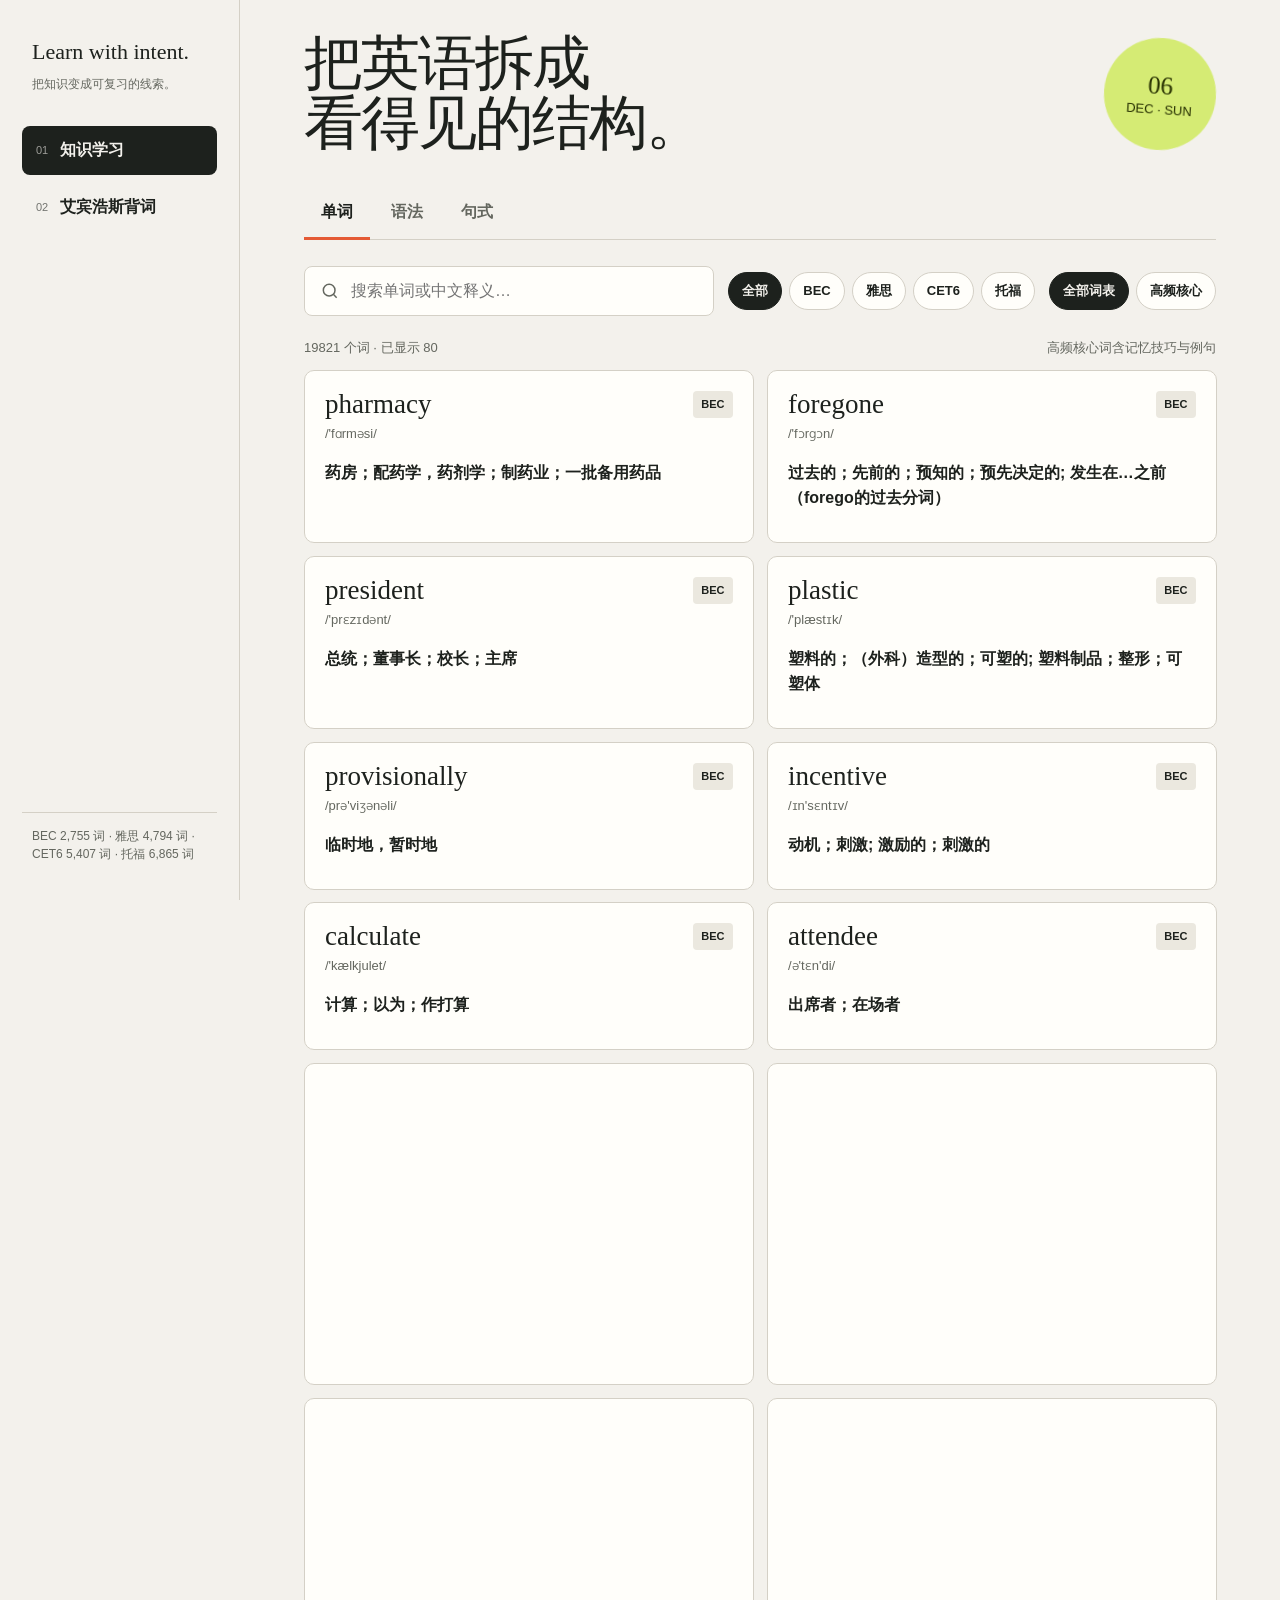
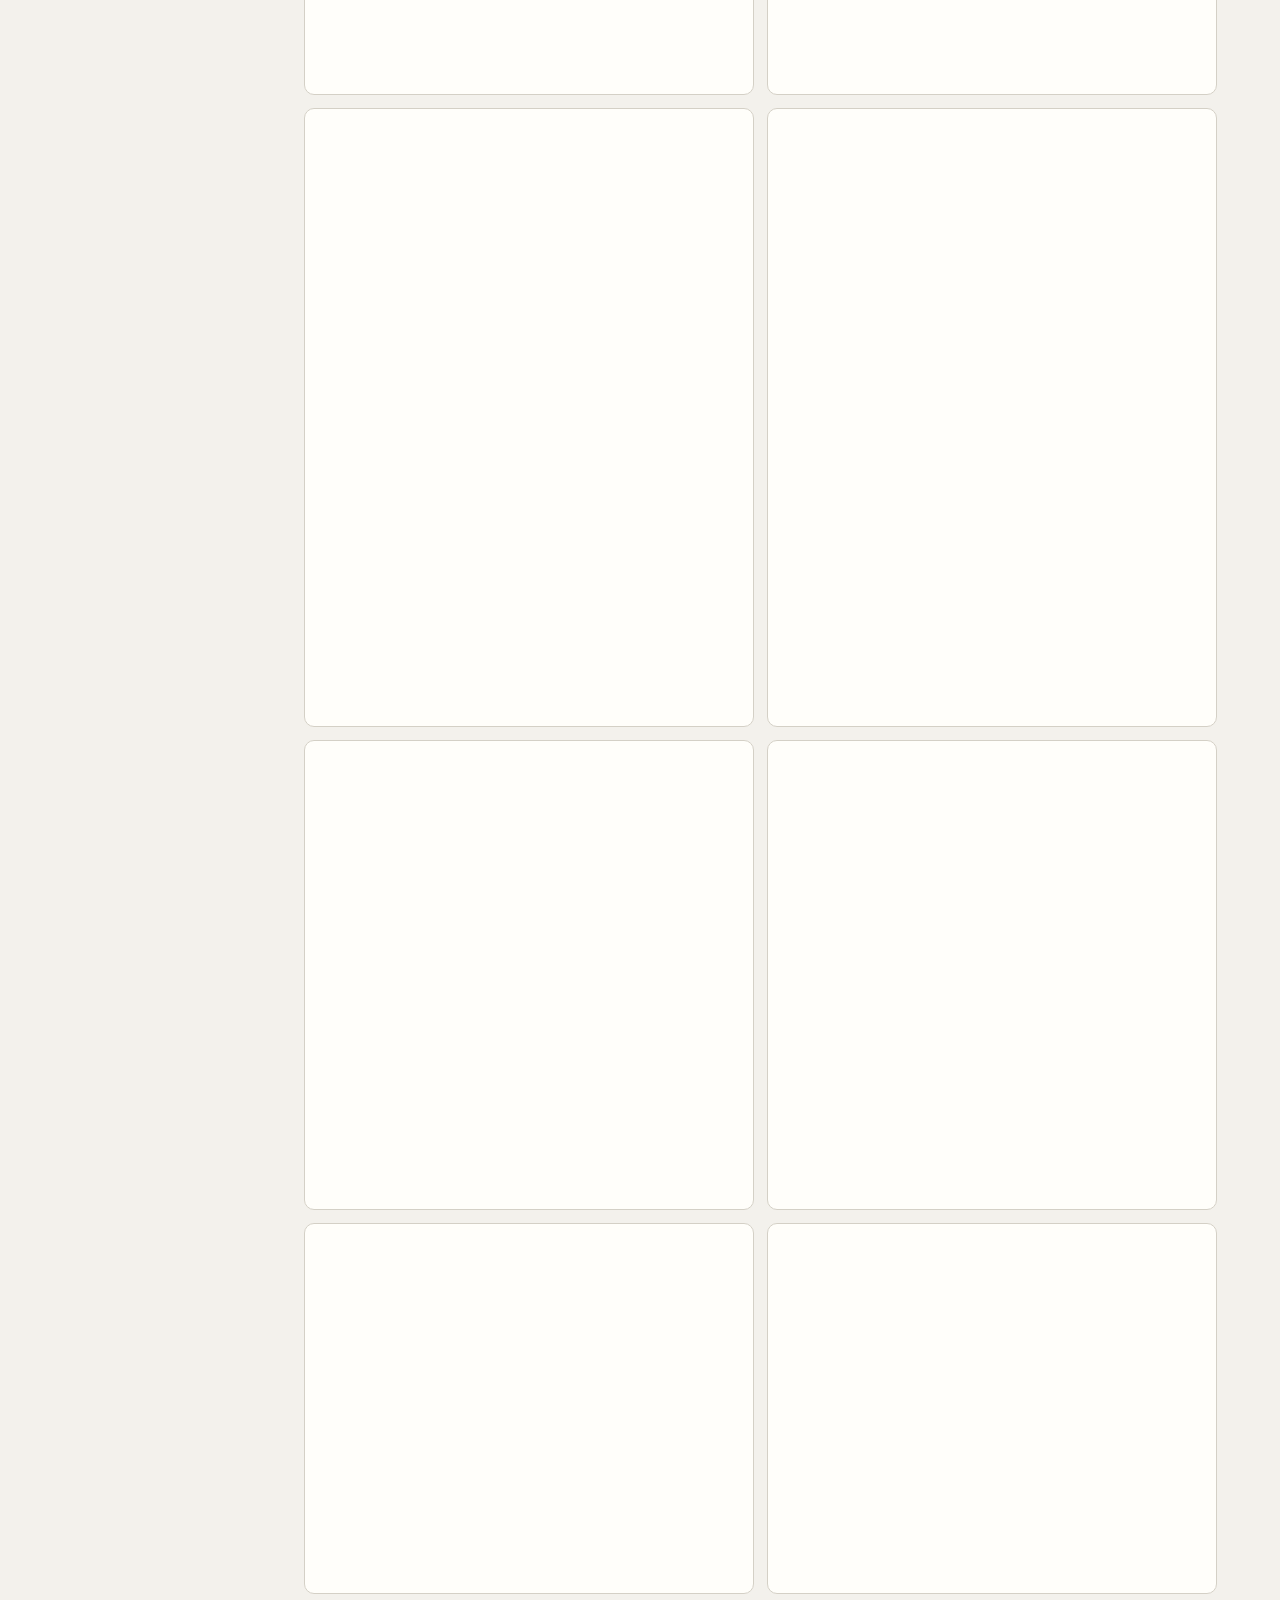
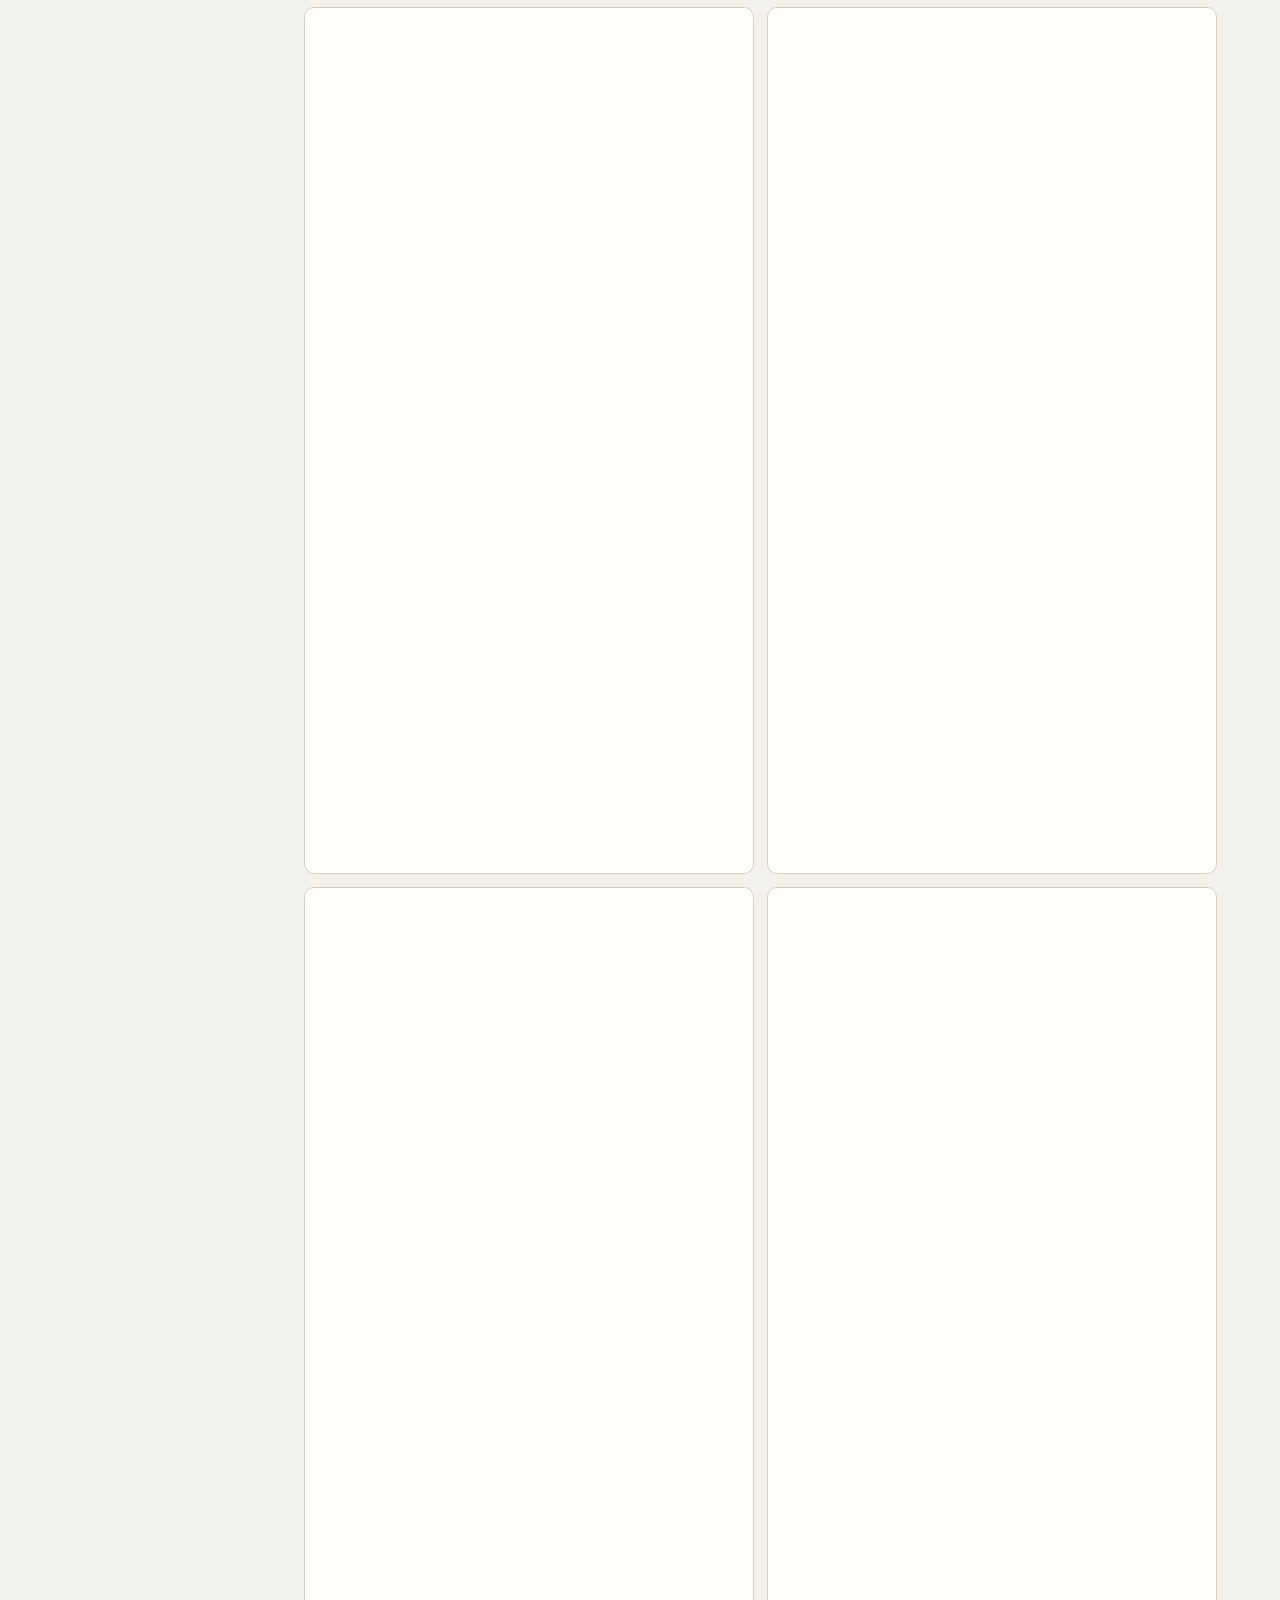
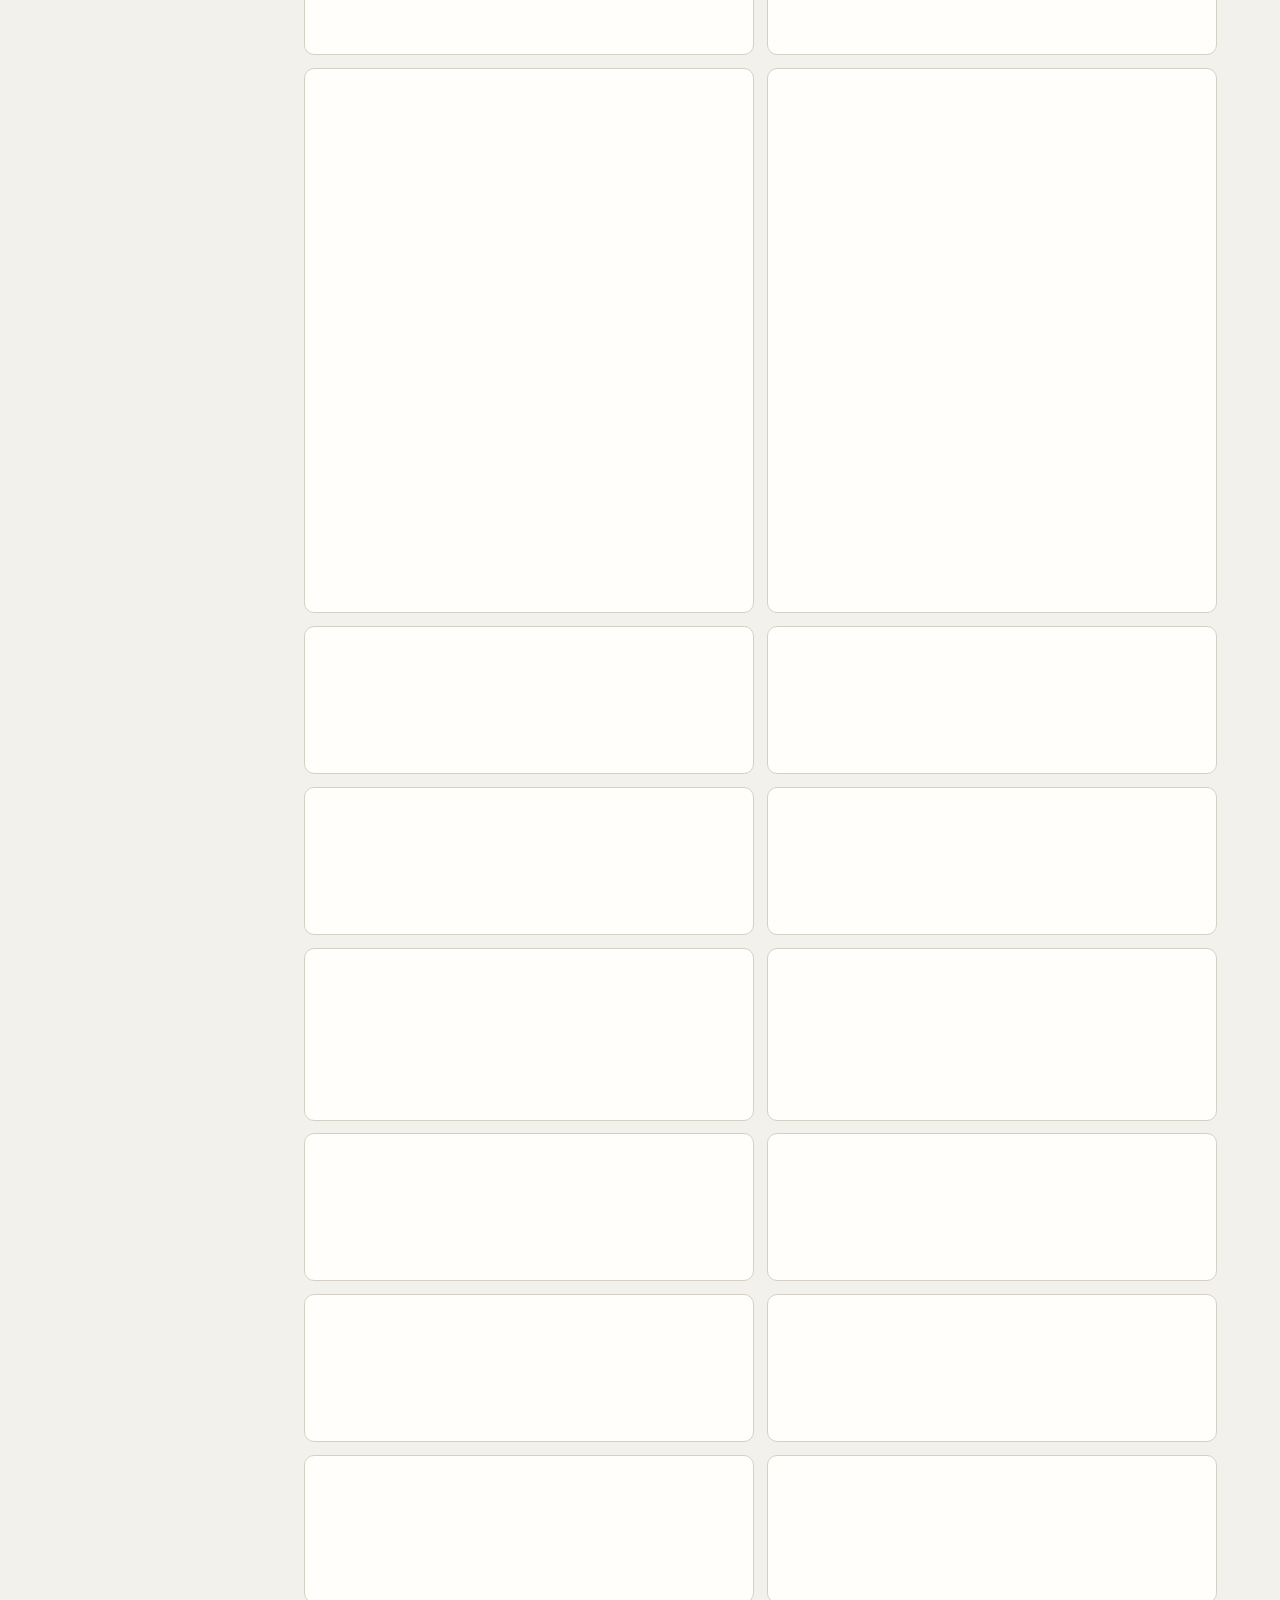
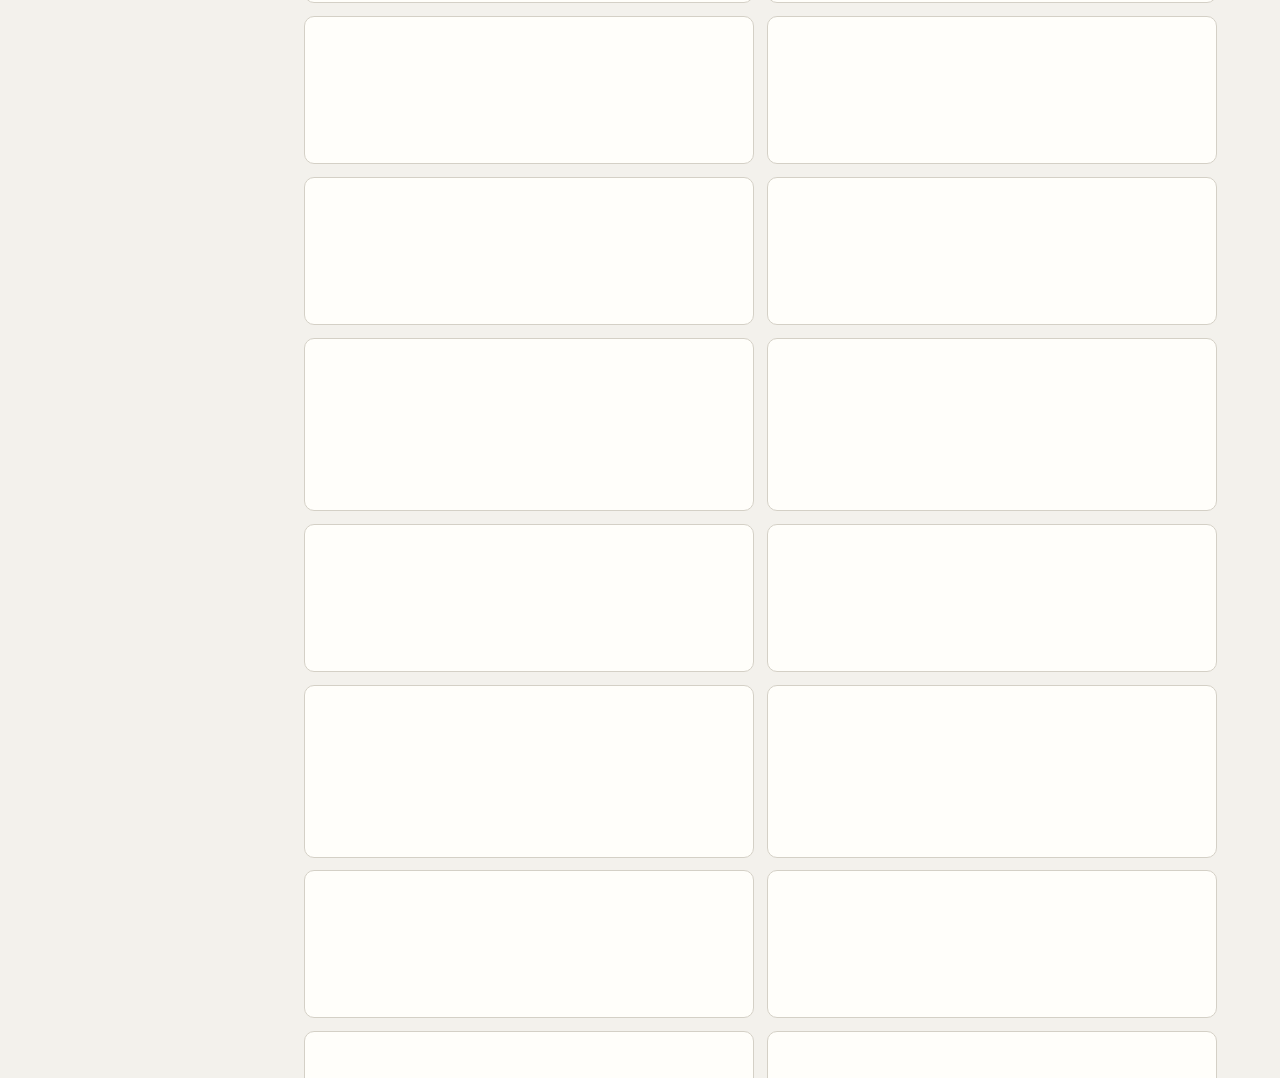
==== index.html @ 0d0a908e "Deploy English learning site" ====
<!doctype html>
<html lang="zh-CN">
<head>
  <meta charset="utf-8" />
  <meta name="viewport" content="width=device-width, initial-scale=1, viewport-fit=cover" />
  <meta name="color-scheme" content="light dark" />
  <link rel="icon" href="data:," />
  <title>英语学习网站</title>
  <style>
    :root{color-scheme:light dark;--bg:#f3f1ec;--panel:#fffefa;--panel-2:#ebe8df;--ink:#1d211d;--muted:#64675f;--line:#d4d0c6;--strong:#1d211d;--accent:#e45a35;--accent-soft:#ffe2d6;--lime:#d5eb74;--lime-ink:#273000;--yellow:#f2ca57;--shadow:0 18px 45px rgba(36,34,27,.08)}
    @media(prefers-color-scheme:dark){:root{--bg:#171916;--panel:#21241f;--panel-2:#2a2d27;--ink:#f4f1e8;--muted:#b8bbb1;--line:#3b3e36;--strong:#f4f1e8;--accent:#ff7652;--accent-soft:#4a2920;--lime:#bfd35e;--lime-ink:#1d2500;--yellow:#d9ae40;--shadow:0 18px 45px rgba(0,0,0,.22)}}
    *{box-sizing:border-box}html{scroll-behavior:smooth}body{margin:0;background:var(--bg);color:var(--ink);font-family:-apple-system,BlinkMacSystemFont,"Segoe UI","PingFang SC","Hiragino Sans GB","Microsoft YaHei",sans-serif;line-height:1.55}button,input{font:inherit}button{color:inherit}.app{min-height:100vh;display:grid;grid-template-columns:240px minmax(0,1fr)}
    .app>aside{position:sticky;top:0;height:100vh;padding:34px 22px 24px;border-right:1px solid var(--line);display:flex;flex-direction:column;background:var(--bg)}.aside-lead{font-size:12px;color:var(--muted);margin:0 10px 32px;line-height:1.6}.aside-lead b{display:block;font-family:Georgia,"Times New Roman",serif;font-size:22px;font-weight:400;color:var(--ink);margin-bottom:6px}nav{display:grid;gap:8px}.nav-btn{border:0;background:transparent;text-align:left;padding:12px 14px;border-radius:8px;cursor:pointer;display:flex;align-items:center;gap:12px;font-weight:600}.nav-btn:hover{background:var(--panel-2)}.nav-btn.active{background:var(--strong);color:var(--bg)}.nav-index{font:500 11px/1 -apple-system,BlinkMacSystemFont,"Segoe UI",sans-serif;opacity:.6}.aside-bottom{margin-top:auto;padding:14px 10px 0;color:var(--muted);font-size:12px;border-top:1px solid var(--line)}
    main{min-width:0;padding:34px clamp(24px,5vw,72px) 72px}.view{display:none;max-width:1180px;margin:0 auto}.view.active{display:block}.topline{display:flex;justify-content:space-between;align-items:center;gap:20px;margin-bottom:34px}.topline h1{margin:0;font-family:Georgia,"Times New Roman",serif;font-size:clamp(34px,4.6vw,68px);font-weight:400;line-height:1.02;letter-spacing:-.035em;max-width:760px}.date-tag{flex:0 0 auto;width:112px;height:112px;border-radius:50%;background:var(--lime);color:var(--lime-ink);display:grid;place-items:center;text-align:center;transform:rotate(4deg);font-size:13px;line-height:1.25}.date-tag strong{display:block;font-family:Georgia,serif;font-size:25px;font-weight:400}.section-tabs{display:flex;gap:4px;border-bottom:1px solid var(--line);margin-bottom:26px}.section-tab{border:0;background:transparent;padding:12px 17px;cursor:pointer;color:var(--muted);border-bottom:3px solid transparent;margin-bottom:-1px;font-weight:600}.section-tab.active{color:var(--ink);border-color:var(--accent)}.subview{display:none}.subview.active{display:block}
    .toolbar{display:grid;grid-template-columns:minmax(220px,1fr) auto auto;gap:14px;align-items:center;margin-bottom:22px}.search{position:relative}.search input{width:100%;height:50px;border:1px solid var(--line);background:var(--panel);color:var(--ink);padding:0 18px 0 46px;border-radius:8px;outline:none}.search input:focus{border-color:var(--ink);box-shadow:0 0 0 3px color-mix(in srgb,var(--ink) 12%,transparent)}.search svg{position:absolute;left:16px;top:15px;width:20px;height:20px;color:var(--muted)}.filters{display:flex;gap:7px;flex-wrap:wrap}.chip{border:1px solid var(--line);background:var(--panel);border-radius:99px;padding:8px 13px;cursor:pointer;font-size:13px;font-weight:600}.chip:hover,.chip.active{background:var(--ink);border-color:var(--ink);color:var(--bg)}.meta-row{display:flex;justify-content:space-between;align-items:center;gap:14px;margin:0 0 12px;color:var(--muted);font-size:13px}.word-grid{display:grid;grid-template-columns:repeat(2,minmax(0,1fr));gap:13px}.word-card{border:1px solid var(--line);background:var(--panel);padding:20px;border-radius:10px;cursor:pointer;transition:transform .18s ease,box-shadow .18s ease;position:relative;overflow:hidden;content-visibility:auto;contain-intrinsic-size:190px}.word-card:hover{transform:translateY(-2px);box-shadow:var(--shadow)}.word-head{display:flex;justify-content:space-between;gap:16px;align-items:flex-start}.word-title{margin:0;font-family:Georgia,"Times New Roman",serif;font-size:27px;font-weight:400;line-height:1}.phonetic{margin-top:6px;color:var(--muted);font-size:13px}.exam-mark{font-size:11px;font-weight:700;padding:5px 8px;border-radius:4px;background:var(--panel-2);white-space:nowrap}.meaning{margin:17px 0 11px;font-weight:600}.memory{font-size:13px;color:var(--muted);margin:0;border-top:1px dashed var(--line);padding-top:11px}.memory b{color:var(--accent);font-weight:700}.core-badge{display:inline-block;margin-top:12px;font-size:11px;font-weight:700;color:var(--accent)}.empty{display:none;padding:50px 20px;text-align:center;border:1px dashed var(--line);color:var(--muted);background:var(--panel)}.load-more{display:none;margin:20px auto 0;border:1px solid var(--ink);background:var(--ink);color:var(--bg);border-radius:8px;padding:11px 22px;cursor:pointer;font-weight:700}.source-note{margin:24px 0 0;padding-top:16px;border-top:1px solid var(--line);font-size:12px;color:var(--muted)}.source-note a{color:inherit;text-underline-offset:3px}.loading-note{color:var(--accent)}
    .lesson-grid{display:grid;grid-template-columns:repeat(2,minmax(0,1fr));gap:16px}.lesson{background:var(--panel);border:1px solid var(--line);border-radius:10px;padding:24px}.lesson .num{font-family:Georgia,serif;color:var(--accent);font-size:15px}.lesson h3{font-size:21px;margin:12px 0 7px}.formula{font-family:Georgia,serif;background:var(--panel-2);padding:13px 15px;margin:14px 0;border-radius:6px;font-size:16px}.example{font-family:Georgia,serif;font-size:17px;margin:0 0 8px}.explain{font-size:13px;color:var(--muted);margin:0}.pattern-list{display:grid;gap:10px}.pattern{display:grid;grid-template-columns:54px 1fr auto;gap:16px;align-items:center;padding:18px 20px;background:var(--panel);border-bottom:1px solid var(--line)}.pattern:first-child{border-radius:10px 10px 0 0}.pattern:last-child{border-radius:0 0 10px 10px;border-bottom:0}.pattern-no{font-family:Georgia,serif;font-size:25px;color:var(--accent)}.pattern h3{margin:0 0 5px;font-size:17px}.pattern p{margin:0;color:var(--muted);font-size:14px}.tag{font-size:11px;padding:5px 8px;background:var(--panel-2);border-radius:4px;white-space:nowrap}
    .review-intro{display:grid;grid-template-columns:1.15fr .85fr;gap:18px;margin-bottom:24px}.review-copy{background:var(--strong);color:var(--bg);padding:clamp(26px,4vw,48px);border-radius:12px}.review-copy h1{font-family:Georgia,serif;font-size:clamp(36px,4.5vw,62px);font-weight:400;line-height:1;margin:0 0 16px;letter-spacing:-.03em}.review-copy p{max-width:540px;margin:0;opacity:.72}.curve{background:var(--yellow);color:#2c2103;padding:28px;border-radius:12px;display:flex;flex-direction:column;justify-content:space-between;min-height:245px}.curve-title{font-size:13px;font-weight:700}.curve strong{font-family:Georgia,serif;font-size:54px;font-weight:400;line-height:1}.curve-line{display:flex;align-items:flex-end;gap:5px;height:65px;margin:15px 0}.curve-line span{flex:1;background:#2c2103;border-radius:2px 2px 0 0;opacity:.78}.curve small{font-size:11px;opacity:.7}.study-layout{display:grid;grid-template-columns:minmax(0,1fr) 300px;gap:18px}.study-panel,.queue{background:var(--panel);border:1px solid var(--line);border-radius:12px}.study-panel{padding:24px}.study-top{display:flex;justify-content:space-between;gap:18px;align-items:center;margin-bottom:20px}.study-top h2{margin:0;font-size:18px}.progress-copy{font-size:13px;color:var(--muted)}.progress{height:5px;background:var(--panel-2);border-radius:5px;overflow:hidden;margin-bottom:22px}.progress>span{display:block;height:100%;background:var(--accent);width:0;transition:width .25s}.exam-select{display:flex;gap:7px;flex-wrap:wrap;margin-bottom:20px}.flashcard{min-height:286px;border:1px solid var(--line);background:var(--bg);border-radius:10px;padding:32px;display:flex;flex-direction:column;justify-content:center;text-align:center;cursor:pointer;position:relative}.flashcard::after{content:"点击翻面";position:absolute;bottom:14px;left:0;right:0;font-size:11px;color:var(--muted)}.flashcard.revealed::after{content:"根据掌握程度选择"}.flashcard .front h3{font-family:Georgia,serif;font-size:clamp(38px,5vw,64px);font-weight:400;letter-spacing:-.02em;margin:0 0 8px}.flashcard .front p{margin:0;color:var(--muted)}.back{display:none}.flashcard.revealed .front{display:none}.flashcard.revealed .back{display:block}.back .zh{font-size:24px;font-weight:700;margin:0 0 12px}.back .hint{max-width:550px;margin:0 auto;color:var(--muted)}.back .hint b{color:var(--accent)}.rating{display:grid;grid-template-columns:repeat(3,1fr);gap:9px;margin-top:13px}.rate-btn{border:1px solid var(--line);background:var(--panel);border-radius:8px;padding:12px 8px;cursor:pointer;font-weight:600}.rate-btn:disabled{opacity:.35;cursor:not-allowed}.rate-btn:not(:disabled):hover{background:var(--panel-2)}.rate-btn[data-rate="known"]{background:var(--lime);border-color:var(--lime);color:var(--lime-ink)}.queue{padding:22px}.queue h3{margin:0 0 6px;font-size:17px}.queue>p{font-size:12px;color:var(--muted);margin:0 0 18px}.schedule{display:grid;gap:2px}.schedule-row{display:grid;grid-template-columns:42px 1fr auto;gap:10px;align-items:center;padding:12px 0;border-bottom:1px solid var(--line);font-size:13px}.schedule-row:last-child{border:0}.schedule-row strong{font-family:Georgia,serif;font-size:17px}.schedule-row span{color:var(--muted)}.schedule-row em{font-style:normal;font-size:11px;background:var(--panel-2);padding:4px 6px;border-radius:4px}.queue-note{margin-top:15px!important}.done{display:none;text-align:center;padding:40px 20px}.done h3{font-family:Georgia,serif;font-size:34px;font-weight:400;margin:0 0 8px}.done p{color:var(--muted)}.restart{border:0;background:var(--ink);color:var(--bg);border-radius:7px;padding:11px 17px;cursor:pointer;font-weight:700}
    .drawer-wrap{position:fixed;inset:0;background:rgba(18,19,16,.42);display:none;z-index:10}.drawer-wrap.open{display:block}.drawer{position:absolute;right:0;top:0;height:100%;width:min(490px,100%);background:var(--panel);padding:34px;box-shadow:-20px 0 50px rgba(0,0,0,.16);overflow:auto}.close{position:absolute;right:18px;top:17px;border:1px solid var(--line);background:var(--panel);width:38px;height:38px;border-radius:50%;font-size:20px;cursor:pointer}.drawer-exam{display:inline-block;background:var(--lime);color:var(--lime-ink);padding:5px 9px;border-radius:4px;font-size:11px;font-weight:700;margin-bottom:28px}.drawer h2{font-family:Georgia,serif;font-size:52px;font-weight:400;letter-spacing:-.03em;margin:0}.drawer .drawer-phonetic{color:var(--muted);margin:4px 0 25px}.drawer .drawer-meaning{font-size:22px;font-weight:700}.detail-block{margin-top:28px;padding-top:20px;border-top:1px solid var(--line)}.detail-block h4{font-size:12px;margin:0 0 9px;color:var(--muted)}.detail-block p{margin:0}.detail-block .en{font-family:Georgia,serif;font-size:18px}
    @media(max-width:850px){.app{display:block}.app>aside{position:fixed;z-index:8;bottom:0;top:auto;width:100%;height:auto;padding:8px max(12px,env(safe-area-inset-left)) calc(8px + env(safe-area-inset-bottom));border-right:0;border-top:1px solid var(--line);background:var(--panel)}.aside-lead,.aside-bottom{display:none}nav{grid-template-columns:1fr 1fr;gap:7px}.nav-btn{justify-content:center;padding:10px 8px;font-size:13px}.nav-index{display:none}main{padding:24px 18px 98px}.topline{align-items:flex-start}.date-tag{width:78px;height:78px;font-size:10px}.date-tag strong{font-size:19px}.toolbar{grid-template-columns:1fr}.word-grid,.lesson-grid,.review-intro,.study-layout{grid-template-columns:1fr}.curve{min-height:210px}.study-panel{padding:16px}.queue{padding:18px}.pattern{grid-template-columns:42px 1fr}.pattern .tag{grid-column:2}.flashcard{min-height:260px;padding:24px 16px}}
    @media(max-width:480px){.topline h1{font-size:39px}.date-tag{display:none}.section-tab{flex:1;padding:11px 8px}.filters{gap:5px}.chip{padding:7px 10px}.meta-row{align-items:flex-start;flex-direction:column;gap:3px}.rating{gap:6px}.rate-btn{font-size:12px;padding:11px 3px}.drawer{padding:28px 22px}.drawer h2{font-size:44px}}
    @media(prefers-reduced-motion:reduce){*{scroll-behavior:auto!important;transition:none!important}}
  </style>
</head>
<body>
<div class="app">
  <aside><p class="aside-lead"><b>Learn with intent.</b>把知识变成可复习的线索。</p><nav aria-label="主导航"><button class="nav-btn active" data-view="library"><span class="nav-index">01</span>知识学习</button><button class="nav-btn" data-view="review"><span class="nav-index">02</span>艾宾浩斯背词</button></nav><p class="aside-bottom">BEC 2,755 词 · 雅思 4,794 词 · CET6 5,407 词 · 托福 6,865 词</p></aside>
  <main>
    <section class="view active" id="library">
      <div class="topline"><h1>把英语拆成<br>看得见的结构。</h1><div class="date-tag"><div><strong id="dateDay">06</strong><span id="dateMonth">OCT · TUE</span></div></div></div>
      <div class="section-tabs" role="tablist" aria-label="学习内容"><button class="section-tab active" data-tab="vocab">单词</button><button class="section-tab" data-tab="grammar">语法</button><button class="section-tab" data-tab="patterns">句式</button></div>
      <section class="subview active" id="vocab"><div class="toolbar"><label class="search" aria-label="搜索单词或释义"><svg viewBox="0 0 24 24" fill="none" stroke="currentColor" stroke-width="1.8" aria-hidden="true"><circle cx="11" cy="11" r="7"/><path d="m20 20-4-4"/></svg><input id="wordSearch" placeholder="搜索单词或中文释义…" autocomplete="off" /></label><div class="filters" id="filters"><button class="chip active" data-filter="all">全部</button><button class="chip" data-filter="BEC">BEC</button><button class="chip" data-filter="IELTS">雅思</button><button class="chip" data-filter="CET6">CET6</button><button class="chip" data-filter="TOEFL">托福</button></div><div class="filters" id="scopeFilters"><button class="chip active" data-scope="all">全部词表</button><button class="chip" data-scope="core">高频核心</button></div></div><div class="meta-row"><span id="wordCount" class="loading-note">正在载入 BEC、雅思、CET6 与托福全量词表…</span><span>高频核心词含记忆技巧与例句</span></div><div class="word-grid" id="wordGrid"></div><div class="empty" id="emptyState">没有找到匹配的单词，换个关键词试试。</div><button class="load-more" id="loadMore" type="button">继续加载</button><p class="source-note">BEC 共 2,755 词（含 2 个既有高频核心补充词）；雅思共 4,794 词；CET6 共 5,407 词；托福共 6,865 词，已按词量由少到多排列。BEC 采用 LexiTyping 的商务英语词表；其余三类收录 ECDICT 对应考试标签中音标与中文释义完整的条目。分类词表不等同于官方考试频率表。来源：<a href="https://github.com/jasonlong10/lexi-typing" target="_blank" rel="noreferrer">LexiTyping（MIT）</a>、<a href="https://github.com/skywind3000/ECDICT" target="_blank" rel="noreferrer">ECDICT（MIT）</a>；CET6 经 <a href="https://github.com/sbkyc/kotoba-ai-cards/blob/HEAD/data/vocabulary/NOTICE.md" target="_blank" rel="noreferrer">kotoba-ai-cards</a> 转换；<a href="[data-uri]" target="_blank">数据说明</a>与<a href="[data-uri]" target="_blank">BEC 许可</a>。</p></section>
      <section class="subview" id="grammar"><div class="meta-row"><span>高频语法结构</span><span>先理解关系，再记形式</span></div><div class="lesson-grid">
        <article class="lesson"><span class="num">01 / TENSE</span><h3>现在完成时</h3><p>过去发生、对现在仍有影响，或从过去持续到现在。</p><div class="formula">have / has + past participle</div><p class="example">I have worked here for three years.</p><p class="explain">“for three years” 强调动作延续至今。</p></article>
        <article class="lesson"><span class="num">02 / CLAUSE</span><h3>非限定性定语从句</h3><p>补充说明前面的名词或整句话，去掉后主干仍完整。</p><div class="formula">noun, which / who …,</div><p class="example">The proposal, which was revised twice, was approved.</p><p class="explain">逗号不能省，which 不可替换为 that。</p></article>
        <article class="lesson"><span class="num">03 / CONDITION</span><h3>虚拟条件句</h3><p>表达与现在事实相反的假设及其结果。</p><div class="formula">If + past, would + verb</div><p class="example">If I had more time, I would learn another language.</p><p class="explain">be 动词在正式表达中常统一使用 were。</p></article>
        <article class="lesson"><span class="num">04 / INVERSION</span><h3>否定词前置倒装</h3><p>Never、Rarely、Not only 等位于句首时，助动词提前。</p><div class="formula">Negative + auxiliary + subject + verb</div><p class="example">Never have I seen such a clear explanation.</p><p class="explain">倒装发生在主句，注意助动词与时态匹配。</p></article>
      </div></section>
      <section class="subview" id="patterns"><div class="meta-row"><span>写作与口语句式</span><span>替换关键词即可使用</span></div><div class="pattern-list">
        <article class="pattern"><span class="pattern-no">01</span><div><h3>It is widely acknowledged that…</h3><p>It is widely acknowledged that consistent practice matters more than intensity.</p></div><span class="tag">陈述共识</span></article><article class="pattern"><span class="pattern-no">02</span><div><h3>What matters most is…</h3><p>What matters most is how effectively we use the available resources.</p></div><span class="tag">突出重点</span></article><article class="pattern"><span class="pattern-no">03</span><div><h3>Not only…, but it also…</h3><p>Not only does the policy reduce costs, but it also improves efficiency.</p></div><span class="tag">递进</span></article><article class="pattern"><span class="pattern-no">04</span><div><h3>There is growing evidence that…</h3><p>There is growing evidence that urban green spaces improve well-being.</p></div><span class="tag">引出论据</span></article><article class="pattern"><span class="pattern-no">05</span><div><h3>From a practical perspective,…</h3><p>From a practical perspective, the plan is both affordable and scalable.</p></div><span class="tag">转换视角</span></article><article class="pattern"><span class="pattern-no">06</span><div><h3>Were it not for…, …</h3><p>Were it not for digital tools, the research would take much longer.</p></div><span class="tag">正式虚拟</span></article>
      </div></section>
    </section>
    <section class="view" id="review">
      <div class="review-intro"><div class="review-copy"><h1>在遗忘之前，<br>把它想起来。</h1><p>按递增间隔安排复习。选择考试词库，翻面回忆，再根据掌握程度调整本轮节奏。</p></div><div class="curve"><span class="curve-title">参考复习间隔</span><div class="curve-line" aria-hidden="true"><span style="height:100%"></span><span style="height:68%"></span><span style="height:49%"></span><span style="height:36%"></span><span style="height:29%"></span><span style="height:24%"></span></div><strong>6×</strong><small>20 分钟 · 1 天 · 2 天 · 4 天 · 7 天 · 15 天</small></div></div>
      <div class="study-layout"><section class="study-panel"><div class="study-top"><h2>今日复习</h2><span class="progress-copy" id="progressCopy">0 / 25</span></div><div class="progress"><span id="progressBar"></span></div><div class="exam-select" id="examSelect"><button class="chip" data-exam="BEC">BEC</button><button class="chip" data-exam="IELTS">雅思</button><button class="chip active" data-exam="CET6">CET6</button><button class="chip" data-exam="TOEFL">托福</button></div><div id="studyArea"><div class="flashcard" id="flashcard" tabindex="0" role="button" aria-label="点击翻面查看释义"><div class="front"><h3 id="studyWord"></h3><p id="studyPhonetic"></p></div><div class="back"><p class="zh" id="studyMeaning"></p><p class="hint"><b>记忆线索：</b><span id="studyHint"></span></p></div></div><div class="rating"><button class="rate-btn" data-rate="again" disabled>不认识 · 重来</button><button class="rate-btn" data-rate="fuzzy" disabled>模糊 · 稍后</button><button class="rate-btn" data-rate="known" disabled>认识 · 下一词</button></div></div><div class="done" id="done"><h3>本轮完成。</h3><p id="doneCopy">25 个词已经走完第一轮。</p><button class="restart">再复习一轮</button></div></section>
        <aside class="queue"><h3>复习节奏</h3><p>本次学习进度，刷新页面后重置。</p><div class="schedule" id="schedule"></div><p class="queue-note">提示：看词先回忆 3 秒，再翻面；主动回忆比重复阅读更有效。</p></aside>
      </div>
    </section>
  </main>
</div>
<div class="drawer-wrap" id="drawerWrap" aria-hidden="true"><article class="drawer" role="dialog" aria-modal="true" aria-labelledby="drawerTitle"><button class="close" id="closeDrawer" aria-label="关闭">×</button><span class="drawer-exam" id="drawerExam"></span><h2 id="drawerTitle"></h2><p class="drawer-phonetic" id="drawerPhonetic"></p><p class="drawer-meaning" id="drawerMeaning"></p><p id="drawerCoreNote" style="display:none;color:var(--muted);margin-top:24px">该词来自完整分类词表；记忆技巧与例句仅覆盖高频核心词。</p><div class="detail-block" id="hintBlock"><h4>记忆技巧</h4><p id="drawerHint"></p></div><div class="detail-block" id="exampleBlock"><h4>例句</h4><p class="en" id="drawerExample"></p><p id="drawerTranslation" style="color:var(--muted);margin-top:8px"></p></div></article></div>
<script>
(function(){
var coreWords=[
{e:'CET6',w:'alleviate',p:'/əˈliːvieɪt/',m:'减轻；缓解',h:'联想 a + lev（轻）+ iate：把负担“变轻”。',x:'The new policy may alleviate financial pressure on students.',t:'新政策可能减轻学生的经济压力。'},
{e:'CET6',w:'coherent',p:'/kəʊˈhɪərənt/',m:'连贯的；有条理的',h:'co-（共同）+ here（粘着）：各部分粘在一起，逻辑连贯。',x:'She gave a coherent account of what had happened.',t:'她对事情经过作了条理清晰的陈述。'},
{e:'CET6',w:'advocate',p:'/ˈædvəkeɪt/',m:'提倡；主张（动词）',h:'联想 advice：公开给出建议，就是“提倡”。',x:'Many experts advocate a balanced approach to learning.',t:'许多专家提倡采用均衡的学习方法。'},
{e:'CET6',w:'dilemma',p:'/dɪˈlemə/',m:'进退两难；困境',h:'di- 像“两边”，两边都难选，就是 dilemma。',x:'The company faces a dilemma over whether to expand.',t:'公司在是否扩张的问题上陷入两难。'},
{e:'CET6',w:'inevitable',p:'/ɪnˈevɪtəbl/',m:'不可避免的',h:'in-（不）+ evit（避开）+ able：无法避开的。',x:'Some degree of uncertainty is inevitable.',t:'某种程度的不确定性不可避免。'},
{e:'CET6',w:'concise',p:'/kənˈsaɪs/',m:'简明的；简洁的',h:'con + cise（切）：把多余部分切掉，表达就简洁。',x:'Keep your answer concise and relevant.',t:'让你的回答简洁且切题。'},
{e:'BEC',w:'negotiate',p:'/nɪˈɡəʊʃieɪt/',m:'谈判；协商',h:'联想 negotiation；先“你够不够”再谈条件。',x:'We need to negotiate better terms with the supplier.',t:'我们需要与供应商协商更好的条款。'},
{e:'BEC',w:'stakeholder',p:'/ˈsteɪkhəʊldə/',m:'利益相关者',h:'stake 是“利害关系”，holder 是“持有者”。',x:'All key stakeholders were invited to the meeting.',t:'所有主要利益相关者都获邀参加会议。'},
{e:'BEC',w:'revenue',p:'/ˈrevənjuː/',m:'营业收入；税收',h:'re + venue：钱不断回到经营场所，形成收入。',x:'Online sales now account for half of our revenue.',t:'线上销售目前占我们收入的一半。'},
{e:'BEC',w:'feasible',p:'/ˈfiːzəbl/',m:'可行的；行得通的',h:'feas- 联想“能做成的事”，-ible 表示“可以”。',x:'The team is assessing whether the plan is feasible.',t:'团队正在评估该计划是否可行。'},
{e:'BEC',w:'procurement',p:'/prəˈkjʊəmənt/',m:'采购；获得',h:'procure（采购）+ -ment（过程/结果）。',x:'The procurement process should be transparent.',t:'采购流程应当透明。'},
{e:'BEC',w:'subsidiary',p:'/səbˈsɪdiəri/',m:'子公司；附属的',h:'sub-（下属）+ sid（坐）：坐在母公司之下的公司。',x:'The group opened a new subsidiary in Singapore.',t:'该集团在新加坡设立了一家新的子公司。'},
{e:'TOEFL',w:'hypothesis',p:'/haɪˈpɒθəsɪs/',m:'假说；假设',h:'hypo-（在下）+ thesis（论题）：尚待证据托起的论题。',x:'The experiment was designed to test the hypothesis.',t:'该实验旨在检验这一假说。'},
{e:'TOEFL',w:'habitat',p:'/ˈhæbɪtæt/',m:'栖息地；生境',h:'habit 是“习惯”，动物习惯生活的地方就是 habitat。',x:'Wetlands provide a vital habitat for many species.',t:'湿地为许多物种提供重要的栖息地。'},
{e:'TOEFL',w:'sediment',p:'/ˈsedɪmənt/',m:'沉积物',h:'sed-（坐下）+ -ment：慢慢“坐”到底部的物质。',x:'Layers of sediment accumulated on the ocean floor.',t:'沉积物层在海底逐渐堆积。'},
{e:'TOEFL',w:'analogous',p:'/əˈnæləɡəs/',m:'相似的；可比拟的',h:'联想 analogy（类比）：能做类比的，就是 analogous。',x:'The two biological processes are roughly analogous.',t:'这两个生物过程大致相似。'},
{e:'TOEFL',w:'empirical',p:'/ɪmˈpɪrɪkl/',m:'以实验为依据的；经验主义的',h:'记住固定搭配 empirical evidence：实证证据。',x:'The theory is supported by empirical evidence.',t:'该理论得到了实证证据的支持。'},
{e:'TOEFL',w:'intricate',p:'/ˈɪntrɪkət/',m:'错综复杂的；精细的',h:'in + trick：里面藏着很多“小机关”，所以复杂。',x:'Researchers mapped the intricate network of roots.',t:'研究人员绘制了错综复杂的根系网络。'},
{e:'IELTS',w:'sustainable',p:'/səˈsteɪnəbl/',m:'可持续的',h:'sustain（维持）+ able（能够）：能够长期维持的。',x:'Cities need more sustainable transport systems.',t:'城市需要更可持续的交通系统。'},
{e:'IELTS',w:'urbanization',p:'/ˌɜːbənaɪˈzeɪʃn/',m:'城市化',h:'urban（城市的）+ -ization（……化的过程）。',x:'Rapid urbanization has increased demand for housing.',t:'快速城市化增加了住房需求。'},
{e:'IELTS',w:'prevalent',p:'/ˈprevələnt/',m:'普遍的；盛行的',h:'pre + val（强）：到处都有、影响力强，因而“盛行”。',x:'Remote work is increasingly prevalent in the technology sector.',t:'远程办公在科技行业日益普遍。'},
{e:'IELTS',w:'mitigate',p:'/ˈmɪtɪɡeɪt/',m:'减轻；缓和',h:'联想 mild：让严重程度变“温和”。常搭配 risk / impact。',x:'Planting trees can help mitigate the urban heat effect.',t:'植树有助于缓解城市热岛效应。'},
{e:'IELTS',w:'demographic',p:'/ˌdeməˈɡræfɪk/',m:'人口统计的；人口群体',h:'demo（人民）+ graph（记录）：记录人口特征。',x:'The survey reflects major demographic changes.',t:'该调查反映了主要的人口结构变化。'},
{e:'IELTS',w:'controversial',p:'/ˌkɒntrəˈvɜːʃl/',m:'有争议的',h:'contro-（相反）+ vers（转）：观点转向相反方向，引发争议。',x:'The proposal remains highly controversial.',t:'这项提案仍然极具争议。'},
{e:'CET6',w:'ambiguous',p:'/æmˈbɪɡjuəs/',m:'模棱两可的；含糊的',h:'ambi-（两边）+ gu：两边都能解释，所以含糊。',x:'The wording of the question is somewhat ambiguous.',t:'这道题的措辞有些含糊。'},
{e:'CET6',w:'compensate',p:'/ˈkɒmpenseɪt/',m:'补偿；弥补',h:'com-（一起）+ pens（支付）：付出东西来弥补损失。',x:'Extra training can compensate for a lack of experience.',t:'额外培训可以弥补经验不足。'},
{e:'CET6',w:'deteriorate',p:'/dɪˈtɪəriəreɪt/',m:'恶化；变坏',h:'联想“低到越来越低”：状态持续变差。',x:'Air quality may deteriorate during the winter.',t:'冬季空气质量可能会恶化。'},
{e:'CET6',w:'discriminate',p:'/dɪˈskrɪmɪneɪt/',m:'区分；歧视',h:'dis-（分开）+ crimin（辨别）：区别对待。',x:'It is difficult to discriminate between the two sounds.',t:'这两个声音很难区分。'},
{e:'CET6',w:'enhance',p:'/ɪnˈhɑːns/',m:'提高；增强',h:'en-（使）+ hance（高）：使水平变高。',x:'Regular feedback can enhance learning efficiency.',t:'定期反馈可以提高学习效率。'},
{e:'CET6',w:'formidable',p:'/ˈfɔːmɪdəbl/',m:'令人敬畏的；难以应付的',h:'formid- 联想“庞大的阵势”：看起来很难对付。',x:'They faced a formidable challenge.',t:'他们面临一项艰巨的挑战。'},
{e:'CET6',w:'incentive',p:'/ɪnˈsentɪv/',m:'激励；刺激因素',h:'in + cent（钱）：给一点奖励，形成动力。',x:'The bonus provides an incentive to improve performance.',t:'奖金为改善业绩提供了激励。'},
{e:'CET6',w:'indispensable',p:'/ˌɪndɪˈspensəbl/',m:'不可或缺的',h:'in-（不）+ dispensable（可省去的）：不能省。',x:'Clear communication is indispensable to teamwork.',t:'清晰沟通对团队合作不可或缺。'},
{e:'CET6',w:'justify',p:'/ˈdʒʌstɪfaɪ/',m:'证明……正当；为……辩护',h:'just（正当）+ -ify（使）：说明为何是合理的。',x:'The results do not justify the high cost.',t:'这些结果不足以证明高成本是合理的。'},
{e:'CET6',w:'legitimate',p:'/lɪˈdʒɪtɪmət/',m:'合法的；合理的',h:'leg- 联想 law：符合法律或道理的。',x:'Customers raised legitimate concerns about privacy.',t:'客户对隐私提出了合理的担忧。'},
{e:'CET6',w:'manipulate',p:'/məˈnɪpjuleɪt/',m:'操纵；熟练操作',h:'mani（手）+ pul（拉）：用手牵引、操控。',x:'The device is easy to manipulate.',t:'这台设备很容易操作。'},
{e:'CET6',w:'notion',p:'/ˈnəʊʃn/',m:'观念；看法',h:'联想 note：脑中记下的一个想法。',x:'We need to challenge the notion that speed guarantees success.',t:'我们需要质疑“速度保证成功”这一观念。'},
{e:'CET6',w:'obscure',p:'/əbˈskjʊə/',m:'模糊的；鲜为人知的',h:'ob-（遮挡）+ scure：被遮住，所以不清楚。',x:'The origin of the custom remains obscure.',t:'这一习俗的起源仍不清楚。'},
{e:'CET6',w:'paradox',p:'/ˈpærədɒks/',m:'悖论；矛盾的人或事',h:'para-（相反）+ dox（观点）：看似相反却可能成立。',x:'It is a paradox that more choice can create more anxiety.',t:'选择越多反而越焦虑，这是一种悖论。'},
{e:'CET6',w:'reinforce',p:'/ˌriːɪnˈfɔːs/',m:'加强；强化',h:'re-（再次）+ in + force（力量）：再加一层力量。',x:'Short reviews reinforce long-term memory.',t:'短时复习能强化长期记忆。'},
{e:'CET6',w:'reluctant',p:'/rɪˈlʌktənt/',m:'不情愿的；勉强的',h:'reluct- 有“反抗”之意：心里抗拒，不愿意。',x:'He was reluctant to change the original plan.',t:'他不愿改变原计划。'},
{e:'CET6',w:'skeptical',p:'/ˈskeptɪkl/',m:'怀疑的',h:'sceptic 是“怀疑者”，skeptical 就是持怀疑态度。',x:'Many residents are skeptical about the proposal.',t:'许多居民对这项提议持怀疑态度。'},
{e:'CET6',w:'threshold',p:'/ˈθreʃhəʊld/',m:'门槛；临界点',h:'把门槛想成进入新阶段前必须跨过的界线。',x:'Sales have passed the threshold for profitability.',t:'销售额已越过盈利临界点。'},
{e:'CET6',w:'vulnerable',p:'/ˈvʌlnərəbl/',m:'脆弱的；易受伤害的',h:'vulner-（伤口）+ able：容易留下伤口的。',x:'Young plants are vulnerable to sudden changes in temperature.',t:'幼苗容易受到气温骤变的影响。'},
{e:'BEC',w:'acquisition',p:'/ˌækwɪˈzɪʃn/',m:'收购；获得',h:'acquire（获得）+ -sition（名词后缀）。',x:'The acquisition will expand the company’s market share.',t:'此次收购将扩大公司的市场份额。'},
{e:'BEC',w:'benchmark',p:'/ˈbentʃmɑːk/',m:'基准；标杆',h:'bench（工作台）+ mark（标记）：拿来比较的标准线。',x:'We use customer satisfaction as a key benchmark.',t:'我们把客户满意度作为一项关键基准。'},
{e:'BEC',w:'cash flow',p:'/ˈkæʃ fləʊ/',m:'现金流',h:'cash（现金）+ flow（流动）：资金流入与流出。',x:'Strong cash flow allows the firm to invest in new equipment.',t:'充足的现金流使公司能够投资新设备。'},
{e:'BEC',w:'compliance',p:'/kəmˈplaɪəns/',m:'合规；遵守',h:'comply（遵守）+ -ance：遵守规则的状态。',x:'The audit checks compliance with safety regulations.',t:'审计检查是否遵守安全规定。'},
{e:'BEC',w:'consensus',p:'/kənˈsensəs/',m:'共识；一致意见',h:'con-（共同）+ sens（感觉）：大家感觉一致。',x:'The board reached a consensus on the budget.',t:'董事会就预算达成了共识。'},
{e:'BEC',w:'contingency',p:'/kənˈtɪndʒənsi/',m:'意外情况；应急事项',h:'记住 contingency plan：为意外准备的应急方案。',x:'We have a contingency plan for supply disruptions.',t:'我们为供应中断准备了应急方案。'},
{e:'BEC',w:'creditor',p:'/ˈkredɪtə/',m:'债权人；贷方',h:'credit（信贷）+ -or（人）：借出钱的一方。',x:'The company negotiated a new schedule with its creditors.',t:'公司与债权人协商了新的还款计划。'},
{e:'BEC',w:'depreciation',p:'/dɪˌpriːʃiˈeɪʃn/',m:'折旧；贬值',h:'de-（下降）+ price（价格）：价值随时间下降。',x:'The report includes annual depreciation of the machinery.',t:'报告计入了机器设备的年度折旧。'},
{e:'BEC',w:'diversify',p:'/daɪˈvɜːsɪfaɪ/',m:'使多样化；分散',h:'diverse（多样的）+ -ify（使）：让结构更多元。',x:'The company plans to diversify its product range.',t:'公司计划使产品线更加多样化。'},
{e:'BEC',w:'entrepreneur',p:'/ˌɒntrəprəˈnɜː/',m:'企业家；创业者',h:'联想 enterprise（企业）：创建并经营企业的人。',x:'The entrepreneur turned a small idea into a global business.',t:'这位创业者把一个小创意发展成了全球业务。'},
{e:'BEC',w:'forecast',p:'/ˈfɔːkɑːst/',m:'预测；预报',h:'fore-（提前）+ cast（投射）：把判断投向未来。',x:'Analysts forecast steady growth next quarter.',t:'分析师预测下季度将稳定增长。'},
{e:'BEC',w:'inventory',p:'/ˈɪnvəntri/',m:'库存；存货清单',h:'联想“in 仓库里的物品”：需要登记的库存。',x:'The retailer reduced excess inventory before the holiday.',t:'零售商在节日前减少了过剩库存。'},
{e:'BEC',w:'liability',p:'/ˌlaɪəˈbɪləti/',m:'负债；法律责任',h:'liable（有责任的）+ -ity：需要承担的责任或债务。',x:'The loan is recorded as a long-term liability.',t:'这笔贷款被记为长期负债。'},
{e:'BEC',w:'logistics',p:'/ləˈdʒɪstɪks/',m:'物流；后勤',h:'把 goods 的运输、仓储和交付整体记作 logistics。',x:'Efficient logistics can shorten delivery times.',t:'高效物流可以缩短交货时间。'},
{e:'BEC',w:'merger',p:'/ˈmɜːdʒə/',m:'合并；并购',h:'merge（合并）+ -er（事物）：两家公司并成一家。',x:'The merger created one of the region’s largest banks.',t:'此次合并造就了该地区最大的银行之一。'},
{e:'BEC',w:'outsource',p:'/ˈaʊtsɔːs/',m:'外包',h:'out（外部）+ source（来源）：从外部获得服务。',x:'The firm decided to outsource customer support.',t:'公司决定把客户支持业务外包。'},
{e:'BEC',w:'productivity',p:'/ˌprɒdʌkˈtɪvəti/',m:'生产率；生产力',h:'productive（高产的）+ -ity：单位投入的产出效率。',x:'Automation has improved productivity on the assembly line.',t:'自动化提高了装配线的生产率。'},
{e:'BEC',w:'turnover',p:'/ˈtɜːnəʊvə/',m:'营业额；人员流动率',h:'turn over 有“周转”之意：钱或人员不断周转。',x:'Staff turnover fell after the benefits were improved.',t:'福利改善后员工流动率下降了。'},
{e:'BEC',w:'wholesale',p:'/ˈhəʊlseɪl/',m:'批发；批发的',h:'whole（整批）+ sale（销售）：成批销售。',x:'The goods are sold wholesale to regional distributors.',t:'这些货物批发给地区经销商。'},
{e:'TOEFL',w:'adaptation',p:'/ˌædæpˈteɪʃn/',m:'适应；适应性特征',h:'adapt（适应）+ -ation：为环境改变的过程或结果。',x:'Thick fur is an adaptation to cold climates.',t:'厚毛皮是对寒冷气候的一种适应。'},
{e:'TOEFL',w:'catalyst',p:'/ˈkætəlɪst/',m:'催化剂；促成因素',h:'化学中加速反应却不被消耗的物质，也可指推动变化的人或事。',x:'Trade acted as a catalyst for urban development.',t:'贸易成为城市发展的催化因素。'},
{e:'TOEFL',w:'cognition',p:'/kɒɡˈnɪʃn/',m:'认知；认识过程',h:'cogn-（知道）+ -ition：思考、理解和记忆的过程。',x:'Sleep plays an important role in cognition.',t:'睡眠在认知过程中起着重要作用。'},
{e:'TOEFL',w:'ecosystem',p:'/ˈiːkəʊsɪstəm/',m:'生态系统',h:'eco（生态）+ system（系统）：生物与环境组成的系统。',x:'Pollution can disrupt an entire ecosystem.',t:'污染可能破坏整个生态系统。'},
{e:'TOEFL',w:'erosion',p:'/ɪˈrəʊʒn/',m:'侵蚀；腐蚀',h:'erode（侵蚀）+ -sion：土壤或岩石被逐渐磨走。',x:'Plant roots help prevent soil erosion.',t:'植物根系有助于防止土壤侵蚀。'},
{e:'TOEFL',w:'fossil',p:'/ˈfɒsl/',m:'化石',h:'把 fossil 想成被时间固定在岩层里的生物痕迹。',x:'The fossil provides evidence of an ancient marine species.',t:'这块化石提供了古代海洋物种存在的证据。'},
{e:'TOEFL',w:'genome',p:'/ˈdʒiːnəʊm/',m:'基因组',h:'gene（基因）+ -ome（整体）：一个生物的全套遗传信息。',x:'Scientists compared the genomes of several species.',t:'科学家比较了几个物种的基因组。'},
{e:'TOEFL',w:'inhibit',p:'/ɪnˈhɪbɪt/',m:'抑制；阻止',h:'in-（在内）+ hibit（控制）：把过程压住。',x:'Low temperatures can inhibit plant growth.',t:'低温会抑制植物生长。'},
{e:'TOEFL',w:'isotope',p:'/ˈaɪsətəʊp/',m:'同位素',h:'iso-（相同）+ top（位置）：在元素表中占同一位置。',x:'Carbon isotopes are useful for dating ancient materials.',t:'碳同位素可用于测定古代材料的年代。'},
{e:'TOEFL',w:'metabolism',p:'/məˈtæbəlɪzəm/',m:'新陈代谢',h:'把 metabolism 记作身体把食物转成能量的整套过程。',x:'Exercise can increase the rate of metabolism.',t:'运动可以提高新陈代谢速率。'},
{e:'TOEFL',w:'migration',p:'/maɪˈɡreɪʃn/',m:'迁徙；移居',h:'migrate（迁移）+ -ion：从一个地区移动到另一个地区。',x:'Bird migration is influenced by seasonal changes.',t:'鸟类迁徙受到季节变化的影响。'},
{e:'TOEFL',w:'nutrient',p:'/ˈnjuːtriənt/',m:'营养物；养分',h:'nutri-（滋养）+ -ent：能提供营养的物质。',x:'Nitrogen is an essential nutrient for plants.',t:'氮是植物必需的养分。'},
{e:'TOEFL',w:'organism',p:'/ˈɔːɡənɪzəm/',m:'生物；有机体',h:'organ（器官）+ -ism：由多个生命结构组成的个体。',x:'Every organism depends on its environment for resources.',t:'每个生物都依赖环境获取资源。'},
{e:'TOEFL',w:'phenomenon',p:'/fəˈnɒmɪnən/',m:'现象',h:'记住复数 phenomena；科学中可观察到的事件。',x:'The northern lights are a natural phenomenon.',t:'北极光是一种自然现象。'},
{e:'TOEFL',w:'photosynthesis',p:'/ˌfəʊtəʊˈsɪnθəsɪs/',m:'光合作用',h:'photo（光）+ synthesis（合成）：用光合成养分。',x:'Plants convert light into chemical energy through photosynthesis.',t:'植物通过光合作用把光转化为化学能。'},
{e:'TOEFL',w:'precipitation',p:'/prɪˌsɪpɪˈteɪʃn/',m:'降水；沉淀',h:'天气语境中记作雨、雪等从空中落下的水。',x:'Annual precipitation varies greatly across the region.',t:'该地区各地的年降水量差异很大。'},
{e:'TOEFL',w:'reproduce',p:'/ˌriːprəˈdjuːs/',m:'繁殖；复制',h:'re-（再次）+ produce（产生）：产生新的个体或副本。',x:'Some plants reproduce without seeds.',t:'有些植物无需种子即可繁殖。'},
{e:'TOEFL',w:'terrestrial',p:'/təˈrestriəl/',m:'陆地的；地球的',h:'terr-（土地）+ -estrial：与陆地有关的。',x:'The tortoise is a terrestrial animal.',t:'陆龟是一种陆生动物。'},
{e:'TOEFL',w:'variable',p:'/ˈveəriəbl/',m:'变量；可变的',h:'vary（变化）+ -able：可以变化的量。',x:'Temperature was the only variable changed in the experiment.',t:'温度是实验中唯一改变的变量。'},
{e:'IELTS',w:'accessibility',p:'/əkˌsesəˈbɪləti/',m:'可达性；易用性',h:'accessible（可进入的）+ -ity：容易获得或使用的程度。',x:'The city improved the accessibility of public transport.',t:'该市提高了公共交通的可达性。'},
{e:'IELTS',w:'biodiversity',p:'/ˌbaɪəʊdaɪˈvɜːsəti/',m:'生物多样性',h:'bio（生命）+ diversity（多样性）。',x:'Protecting wetlands helps preserve biodiversity.',t:'保护湿地有助于维护生物多样性。'},
{e:'IELTS',w:'congestion',p:'/kənˈdʒestʃən/',m:'拥堵；堵塞',h:'联想 congested road：车辆聚在一起造成堵塞。',x:'Better rail services could reduce traffic congestion.',t:'更好的铁路服务可以缓解交通拥堵。'},
{e:'IELTS',w:'consumption',p:'/kənˈsʌmpʃn/',m:'消费；消耗量',h:'consume（消耗）+ -ption：资源被使用的过程。',x:'Household energy consumption has fallen slightly.',t:'家庭能源消耗略有下降。'},
{e:'IELTS',w:'curriculum',p:'/kəˈrɪkjələm/',m:'课程；课程体系',h:'把 curriculum 记作学校安排的完整学习路线。',x:'Digital literacy should be included in the curriculum.',t:'数字素养应纳入课程体系。'},
{e:'IELTS',w:'disparity',p:'/dɪˈspærəti/',m:'差距；不平等',h:'dis-（分开）+ parity（相等）：不再相等，形成差距。',x:'The report highlights a disparity in regional incomes.',t:'报告强调了地区收入差距。'},
{e:'IELTS',w:'emission',p:'/ɪˈmɪʃn/',m:'排放；排放物',h:'e-（向外）+ mission（送出）：向外排出的物质。',x:'The policy aims to cut carbon emissions.',t:'该政策旨在减少碳排放。'},
{e:'IELTS',w:'infrastructure',p:'/ˈɪnfrəstrʌktʃə/',m:'基础设施',h:'infra-（下层）+ structure（结构）：支撑社会运转的底层结构。',x:'Reliable infrastructure attracts long-term investment.',t:'可靠的基础设施能吸引长期投资。'},
{e:'IELTS',w:'literacy',p:'/ˈlɪtərəsi/',m:'读写能力；素养',h:'literal 与文字有关；literacy 是读写或某领域的基本能力。',x:'Financial literacy helps people make informed decisions.',t:'金融素养帮助人们作出明智决定。'},
{e:'IELTS',w:'inequality',p:'/ˌɪnɪˈkwɒləti/',m:'不平等；不均等',h:'in-（不）+ equality（平等）：不平等状态。',x:'Education can help reduce social inequality.',t:'教育有助于减少社会不平等。'},
{e:'IELTS',w:'overcrowding',p:'/ˌəʊvəˈkraʊdɪŋ/',m:'过度拥挤',h:'over-（过度）+ crowd（人群）：人多到超过承载能力。',x:'Overcrowding puts pressure on urban services.',t:'过度拥挤给城市服务带来压力。'},
{e:'IELTS',w:'renewable',p:'/rɪˈnjuːəbl/',m:'可再生的',h:'re-（再次）+ new（新）+ able：能够不断更新。',x:'The country is investing in renewable energy.',t:'该国正在投资可再生能源。'},
{e:'IELTS',w:'resilience',p:'/rɪˈzɪliəns/',m:'韧性；复原力',h:'联想弹簧被压后“弹回来”：从冲击中恢复。',x:'Green spaces can improve a city’s resilience to heat.',t:'绿地可以增强城市应对高温的韧性。'},
{e:'IELTS',w:'sanitation',p:'/ˌsænɪˈteɪʃn/',m:'环境卫生；卫生设施',h:'sanit-（健康、清洁）+ -ation：维持卫生的系统。',x:'Access to clean water and sanitation remains essential.',t:'获得清洁用水和卫生设施仍然至关重要。'},
{e:'IELTS',w:'subsidy',p:'/ˈsʌbsədi/',m:'补贴；津贴',h:'sub-（在下支撑）+ sid：政府从下面托住成本。',x:'The subsidy made public transport more affordable.',t:'补贴让公共交通更加负担得起。'},
{e:'IELTS',w:'transparency',p:'/trænsˈpærənsi/',m:'透明度；公开性',h:'transparent（透明的）+ -cy：过程可被清楚看见。',x:'Greater transparency can increase public trust.',t:'更高的透明度可以增强公众信任。'},
{e:'IELTS',w:'unemployment',p:'/ˌʌnɪmˈplɔɪmənt/',m:'失业；失业率',h:'un-（不）+ employment（就业）：没有工作的状态。',x:'Youth unemployment remains a serious concern.',t:'青年失业仍是一个严重问题。'},
{e:'IELTS',w:'vocational',p:'/vəʊˈkeɪʃənl/',m:'职业的；职业教育的',h:'vocation（职业）+ -al：与具体职业技能有关。',x:'Vocational training can ease skills shortages.',t:'职业培训可以缓解技能短缺。'},
{e:'IELTS',w:'well-being',p:'/ˌwel ˈbiːɪŋ/',m:'幸福；身心健康',h:'well（良好）+ being（存在状态）：整体生活状态良好。',x:'Regular exercise benefits both physical and mental well-being.',t:'规律运动有益于身心健康。'}];
coreWords.forEach(function(o){o.core=true});
var words=coreWords.slice(),activeFilter='all',activeScope='all',visibleLimit=80,filteredWords=[],grid=document.getElementById('wordGrid'),empty=document.getElementById('emptyState'),count=document.getElementById('wordCount'),loadMore=document.getElementById('loadMore');
function esc(s){return String(s||'').replace(/[&<>"']/g,function(c){return{'&':'&amp;','<':'&lt;','>':'&gt;','"':'&quot;',"'":'&#39;'}[c]})}
function examName(e){return e==='TOEFL'?'托福':e==='IELTS'?'雅思':e}
function renderWords(reset){if(reset!==false)visibleLimit=80;var q=document.getElementById('wordSearch').value.trim().toLowerCase();filteredWords=words.filter(function(o){return(activeFilter==='all'||o.e===activeFilter)&&(activeScope==='all'||o.core)&&(!q||o.w.toLowerCase().indexOf(q)>-1||o.m.toLowerCase().indexOf(q)>-1)});var shown=filteredWords.slice(0,visibleLimit);grid.innerHTML=shown.map(function(o){var i=words.indexOf(o),detail=o.h?'<p class="memory"><b>记忆线索</b> '+esc(o.h)+'</p>':'',badge=o.core?'<span class="core-badge">高频核心</span>':'';return'<article class="word-card" tabindex="0" data-index="'+i+'"><div class="word-head"><div><h3 class="word-title">'+esc(o.w)+'</h3><div class="phonetic">'+esc(o.p||'暂无音标')+'</div></div><span class="exam-mark">'+examName(o.e)+'</span></div><p class="meaning">'+esc(o.m)+'</p>'+detail+badge+'</article>'}).join('');count.classList.remove('loading-note');count.textContent=filteredWords.length+' 个词'+(shown.length<filteredWords.length?' · 已显示 '+shown.length:'');empty.style.display=filteredWords.length?'none':'block';grid.style.display=filteredWords.length?'grid':'none';loadMore.style.display=shown.length<filteredWords.length?'block':'none'}
renderWords();var searchTimer;document.getElementById('wordSearch').addEventListener('input',function(){clearTimeout(searchTimer);searchTimer=setTimeout(function(){renderWords()},90)});document.getElementById('filters').addEventListener('click',function(e){var b=e.target.closest('.chip');if(!b)return;activeFilter=b.dataset.filter;this.querySelectorAll('.chip').forEach(function(x){x.classList.toggle('active',x===b)});renderWords()});document.getElementById('scopeFilters').addEventListener('click',function(e){var b=e.target.closest('.chip');if(!b)return;activeScope=b.dataset.scope;this.querySelectorAll('.chip').forEach(function(x){x.classList.toggle('active',x===b)});renderWords()});loadMore.addEventListener('click',function(){visibleLimit+=80;renderWords(false)});
function loadJSON(url){return fetch(url).then(function(r){if(!r.ok)throw new Error(url+' 加载失败');return r.json()}).then(function(data){return{ok:true,data:data}},function(){return{ok:false,data:[]}})}
function expandExam(data,exam){var coreMap=Object.create(null),examCore=coreWords.filter(function(o){return o.e===exam});examCore.forEach(function(o){o.core=true;coreMap[o.w.toLowerCase()]=o});return data.map(function(raw){var key=String(raw.word||'').toLowerCase(),enriched=coreMap[key];return enriched||{e:exam,w:raw.word,p:raw.kana||raw.phonetic,m:raw.meaningZh,pos:raw.partOfSpeech||'',h:'',x:'',t:'',core:false}})}
Promise.all([loadJSON('[data-uri]'),loadJSON('[data-uri]'),loadJSON('[data-uri]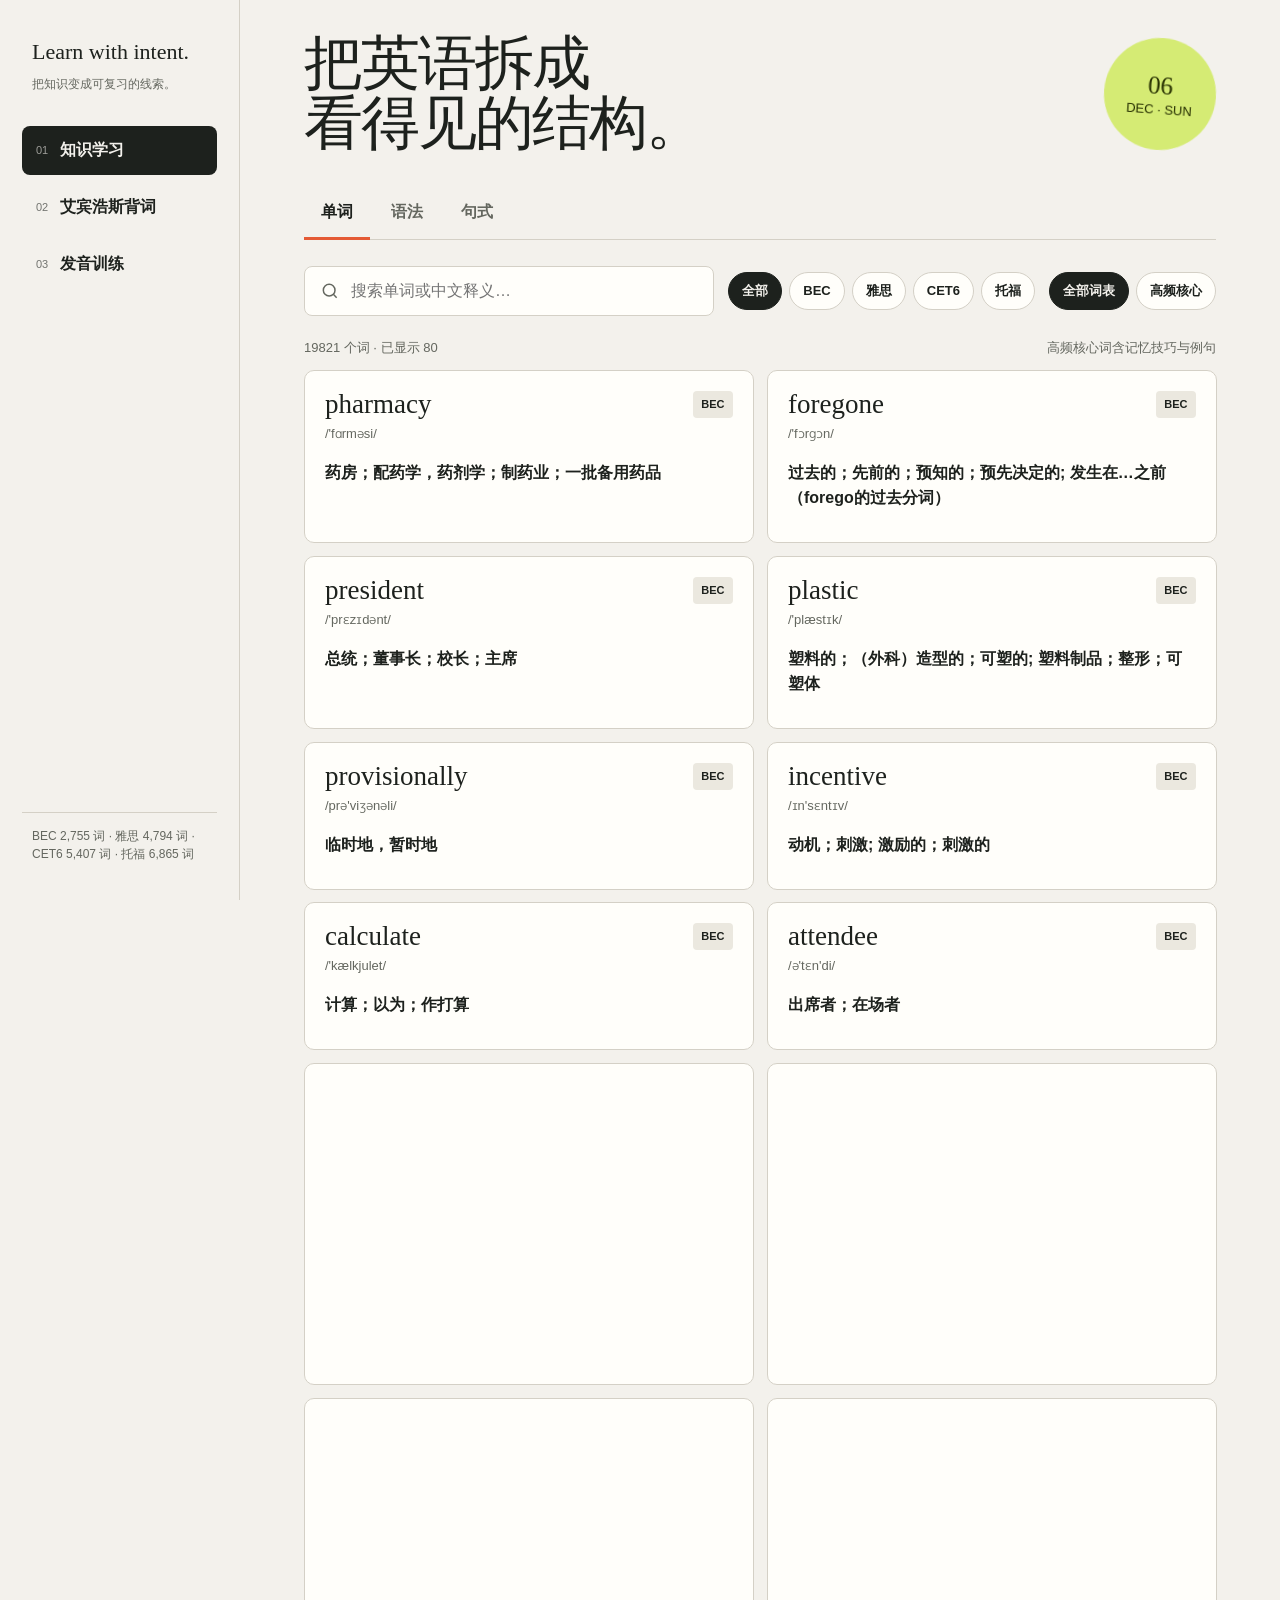
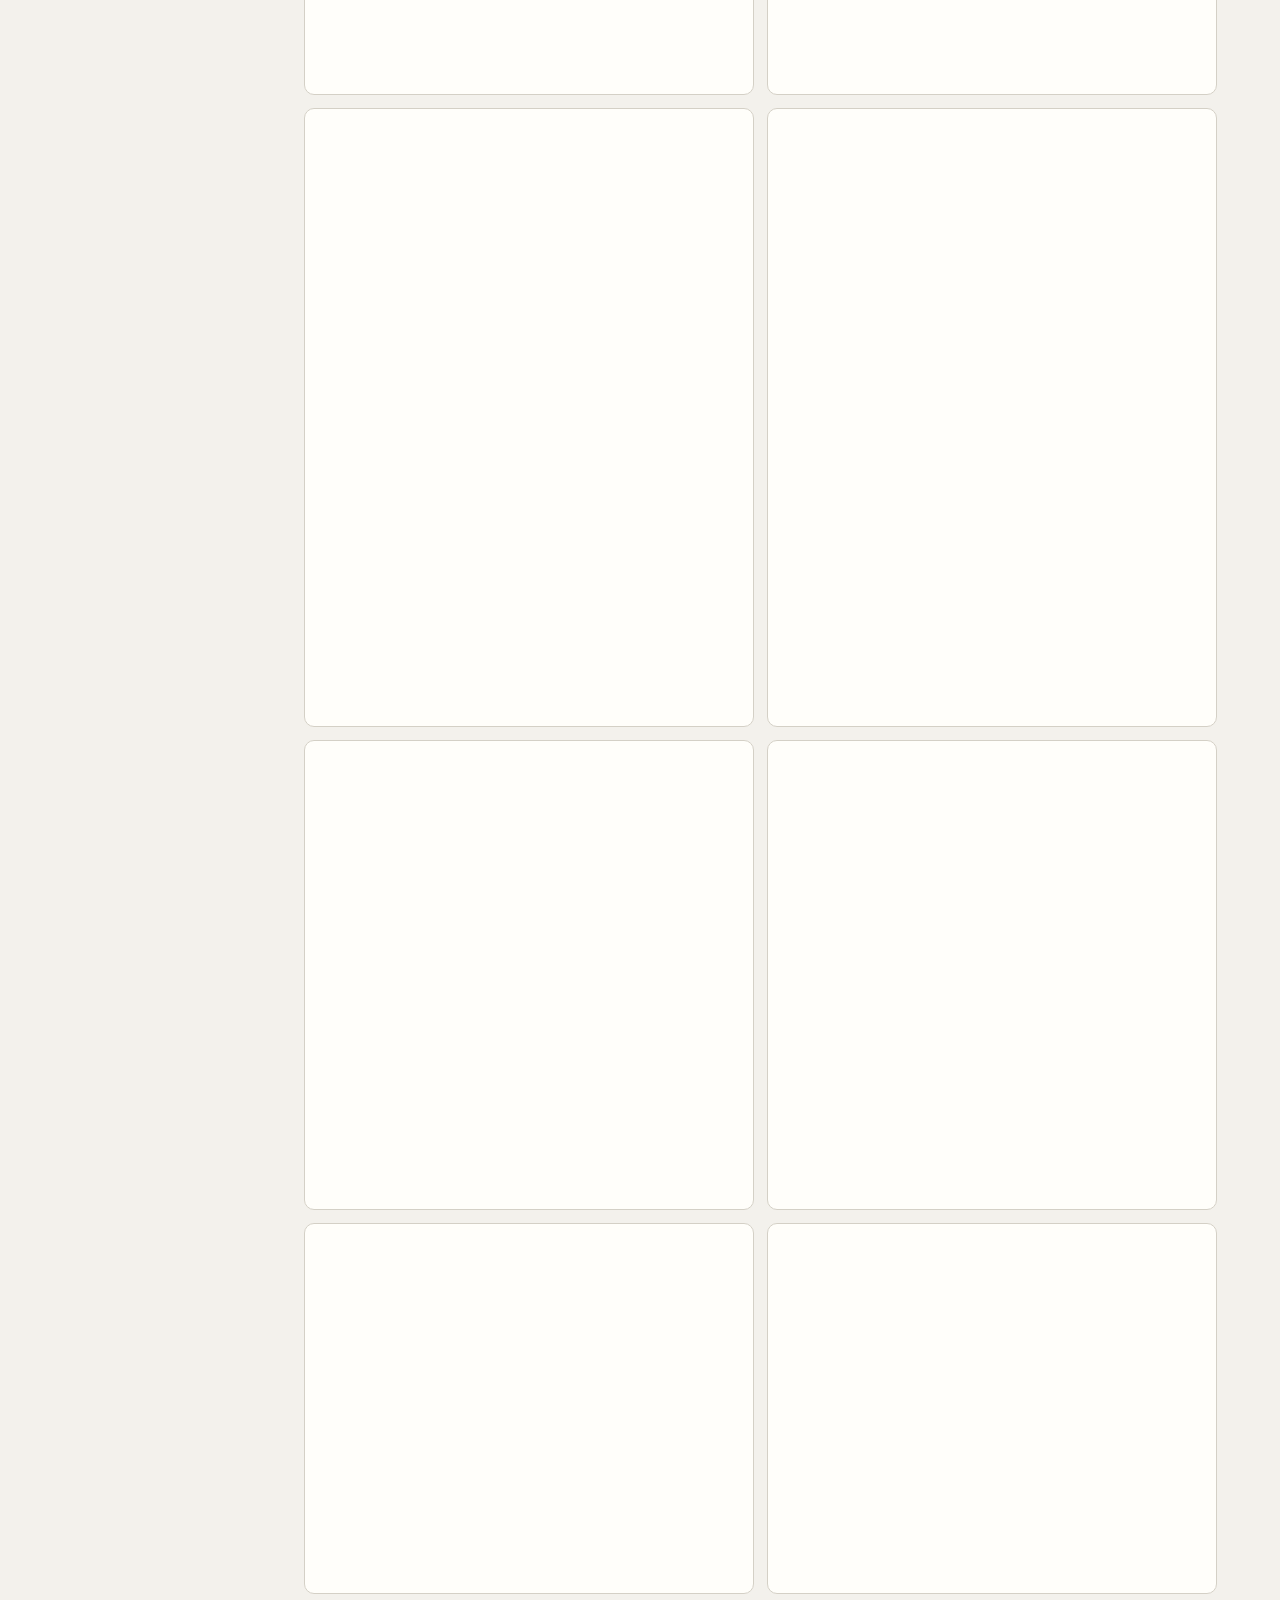
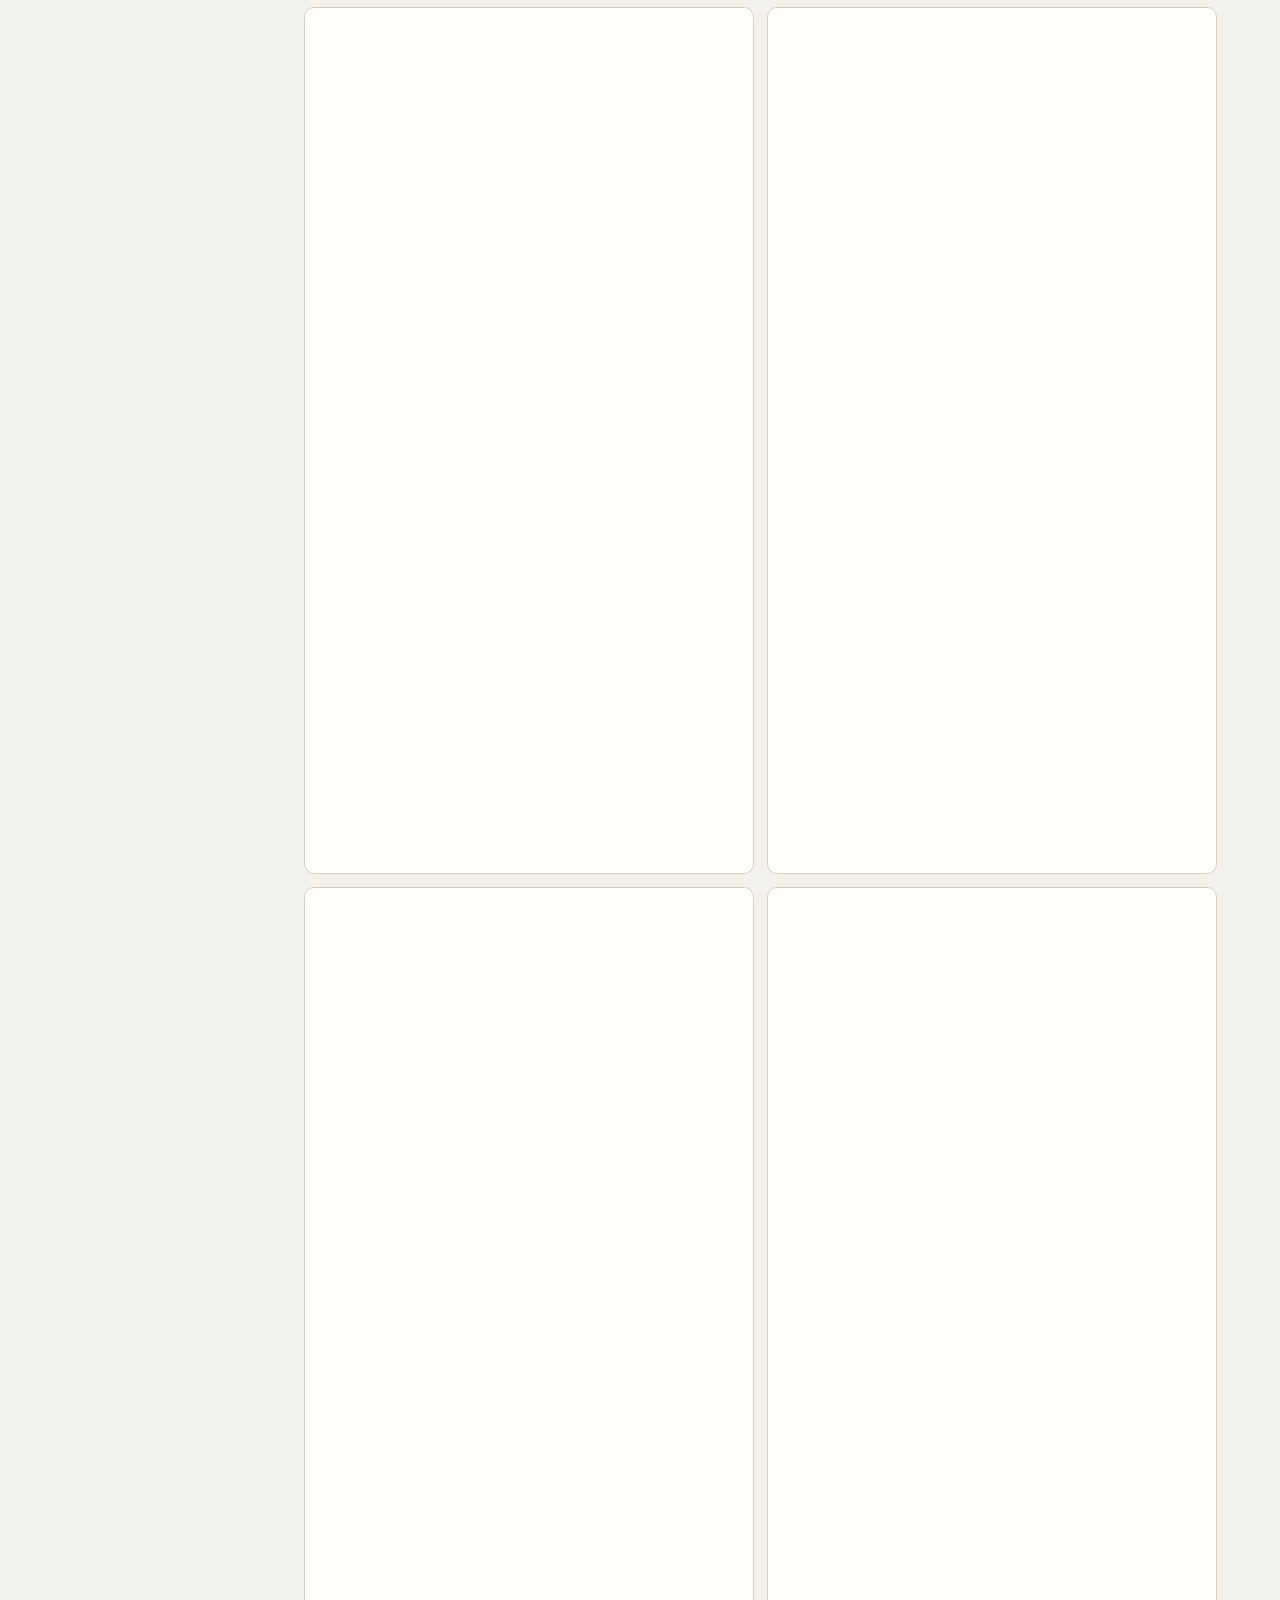
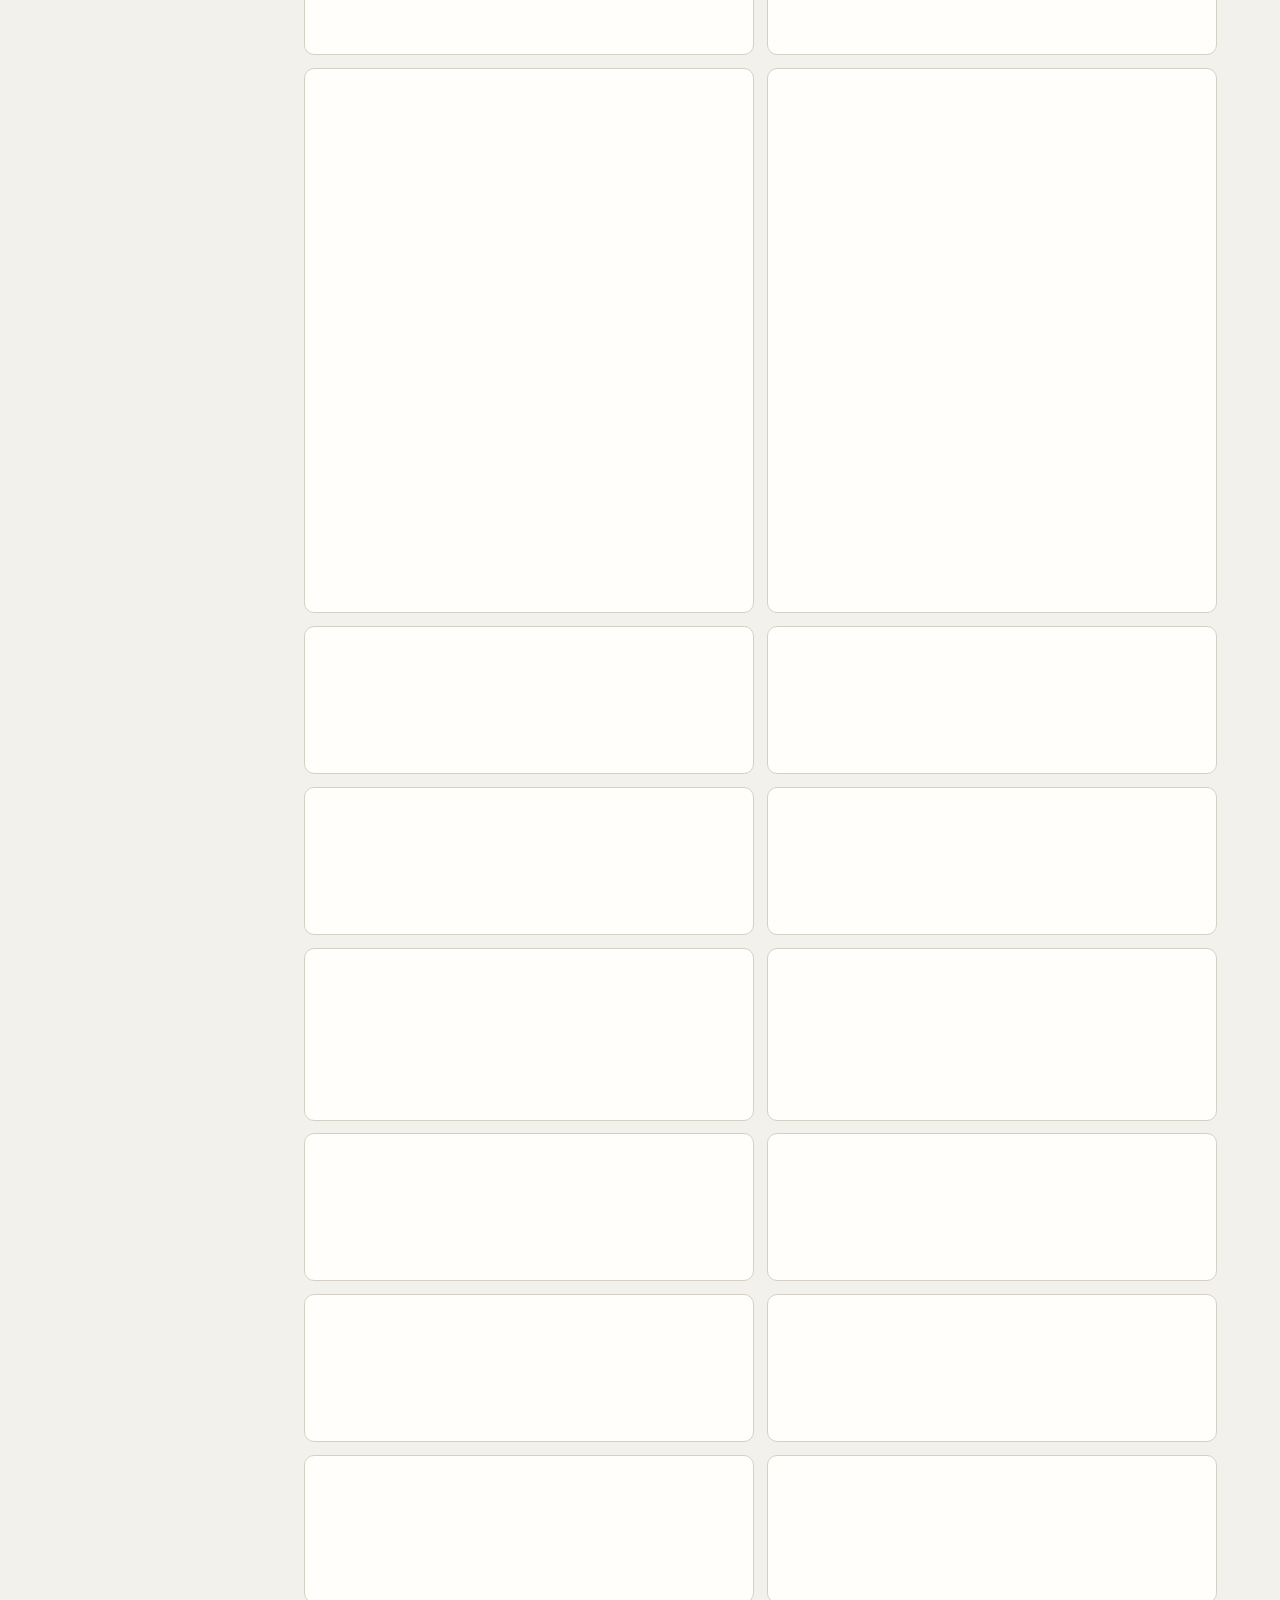
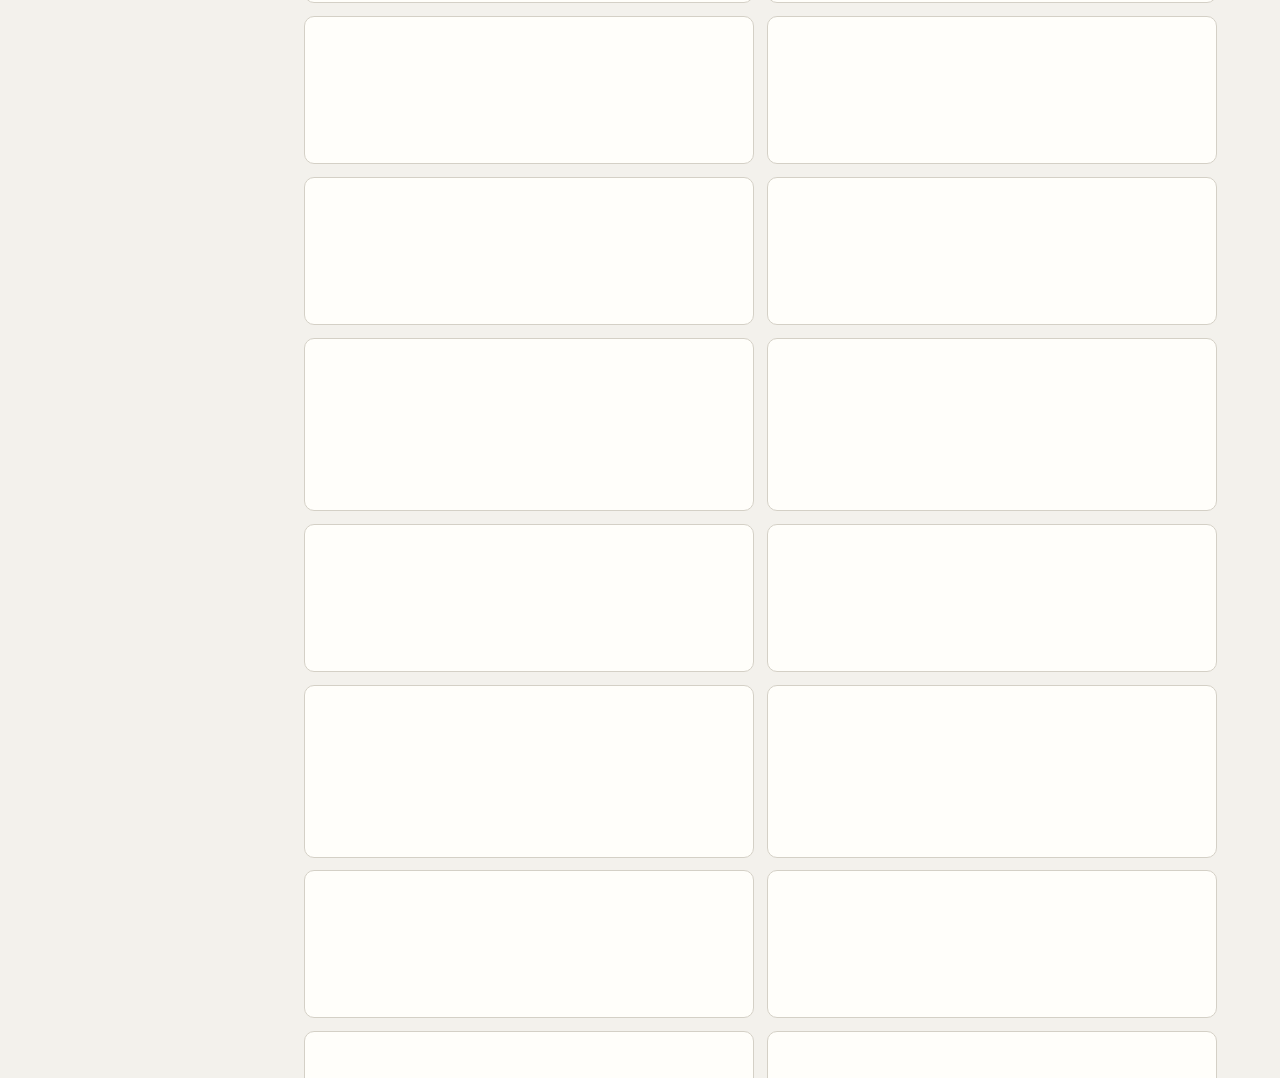
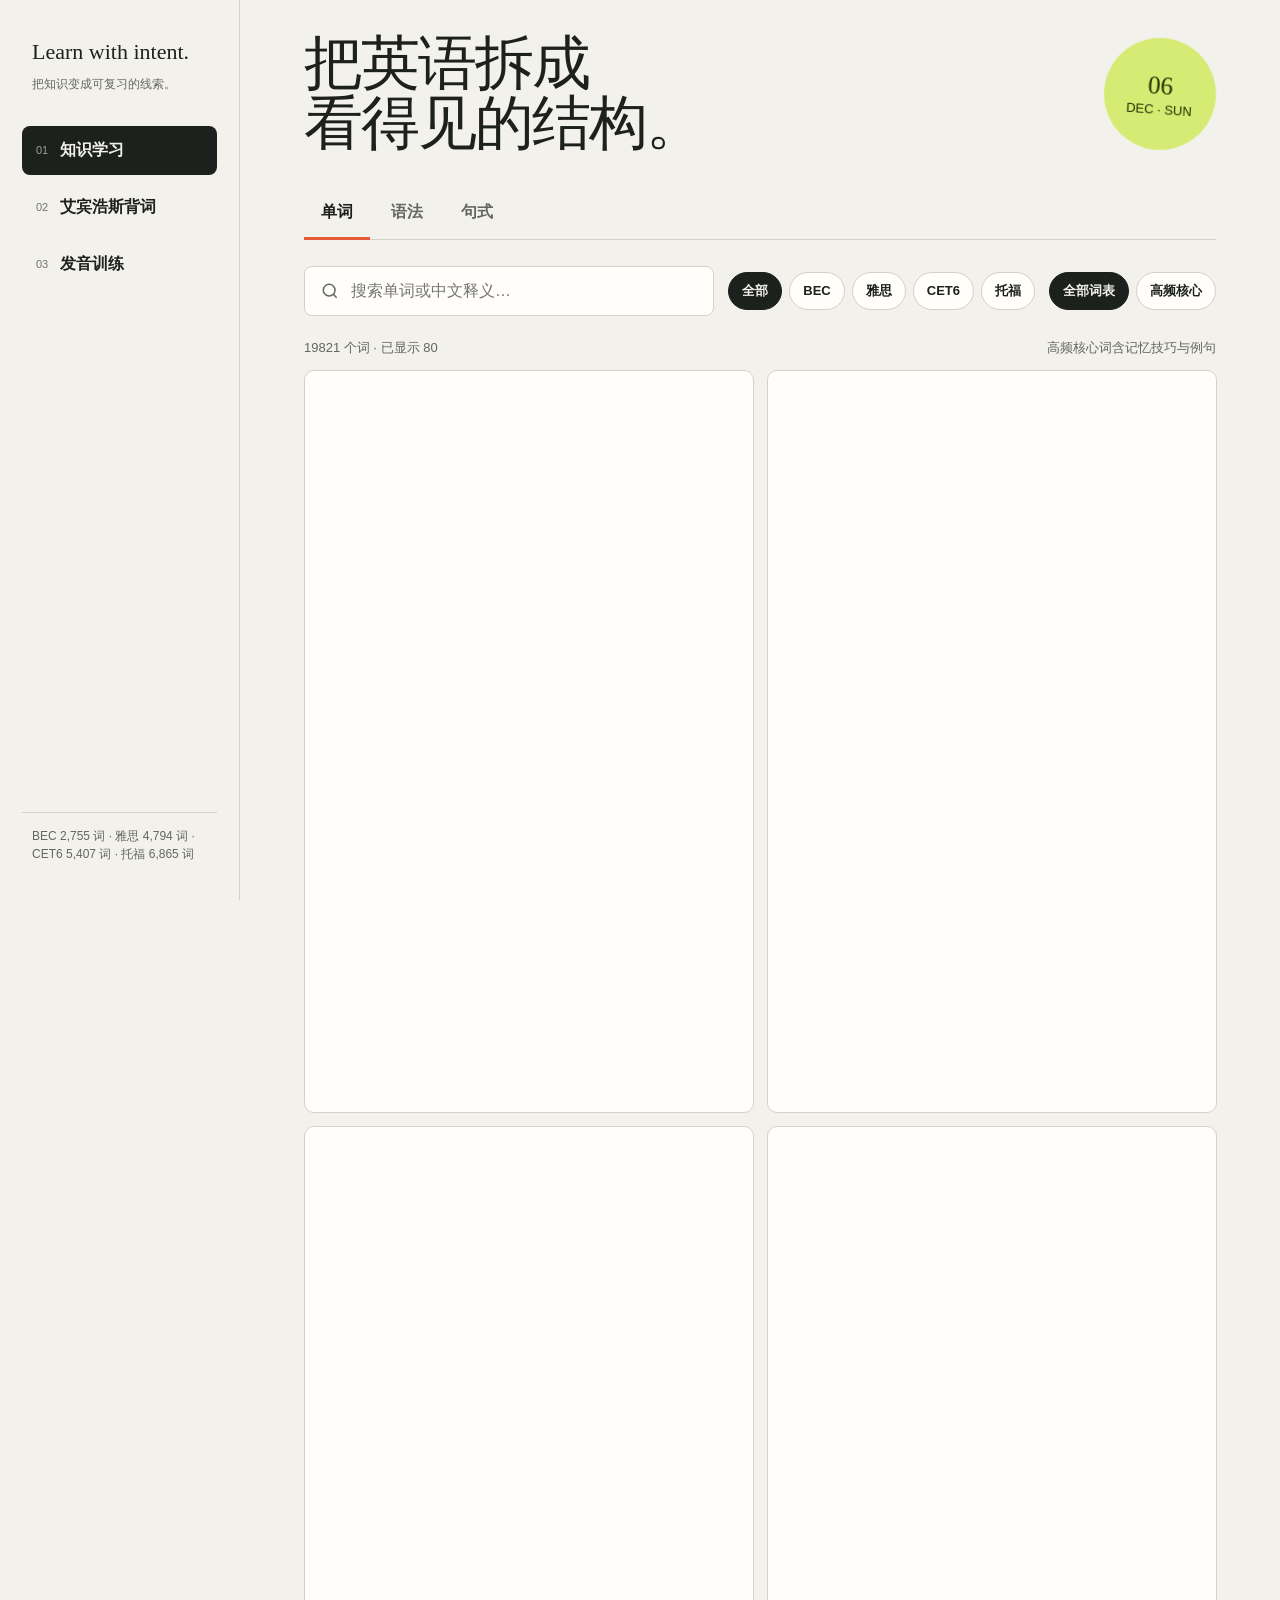
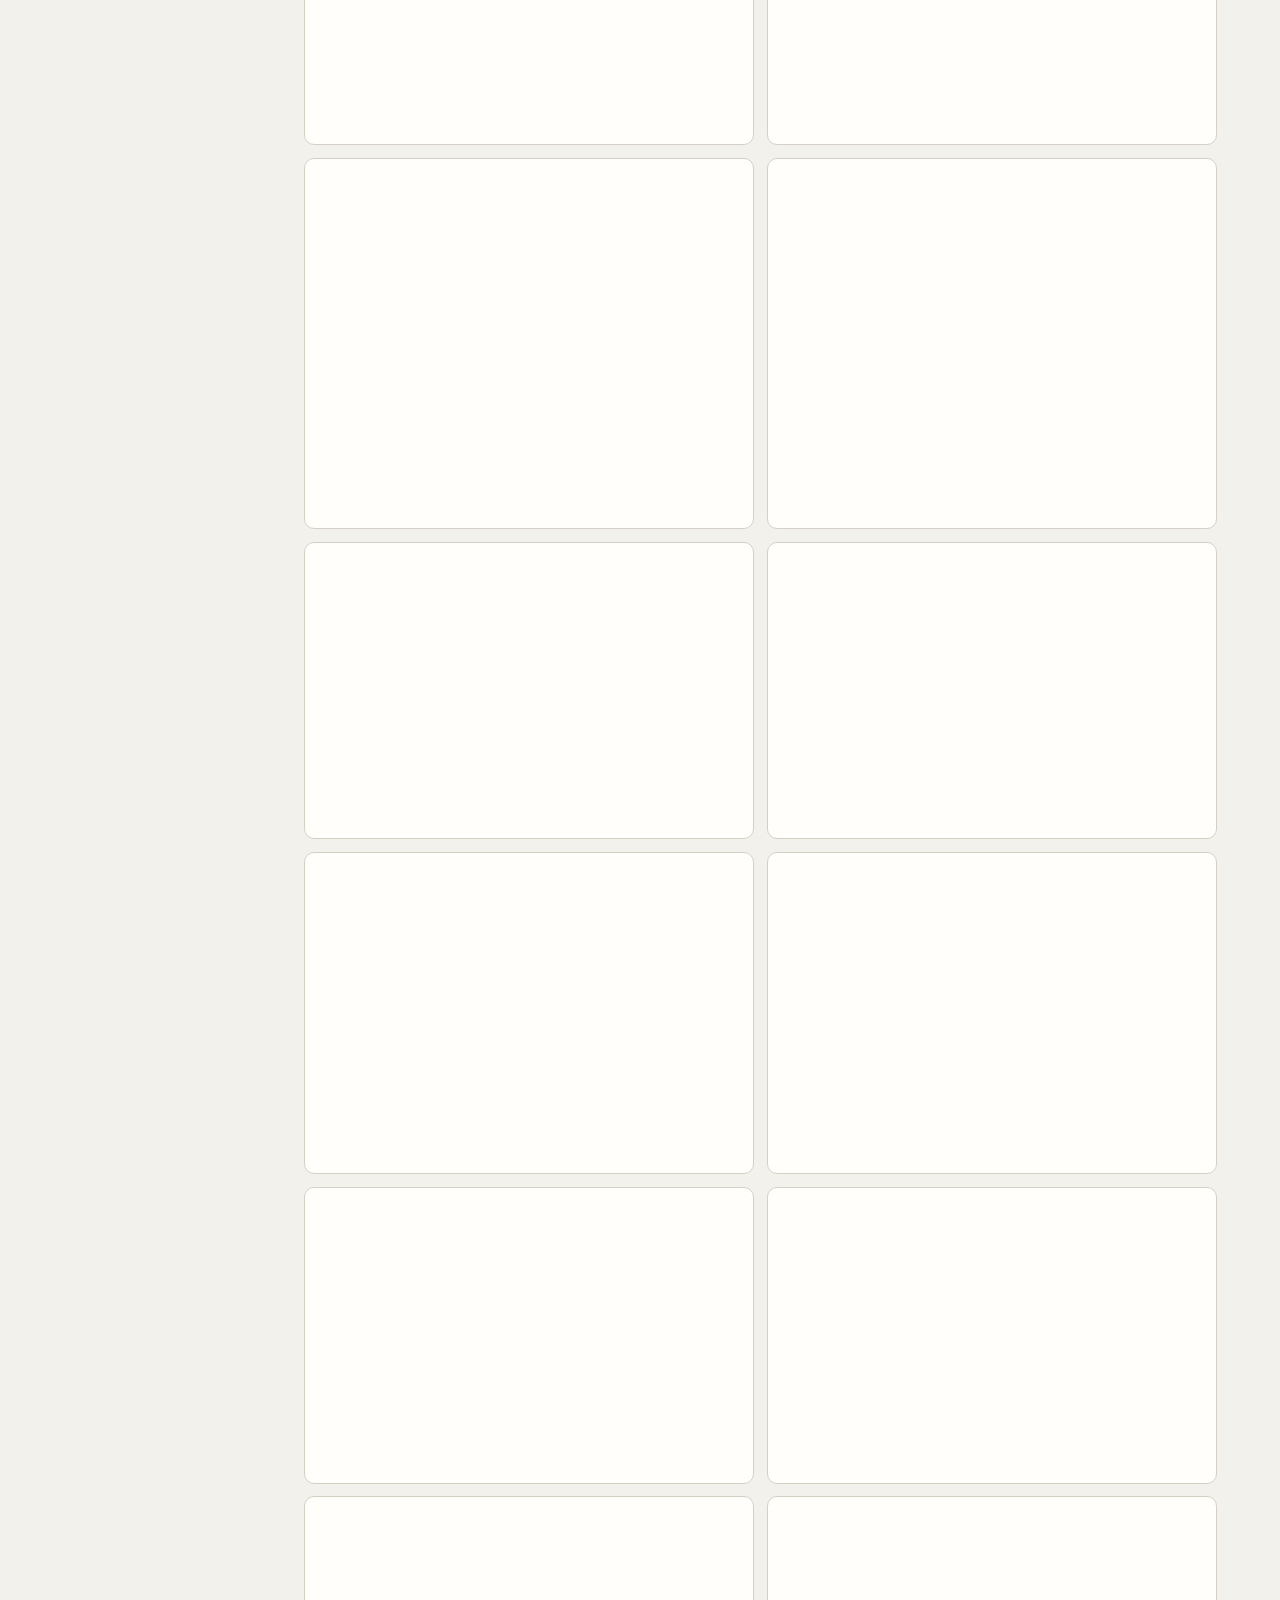
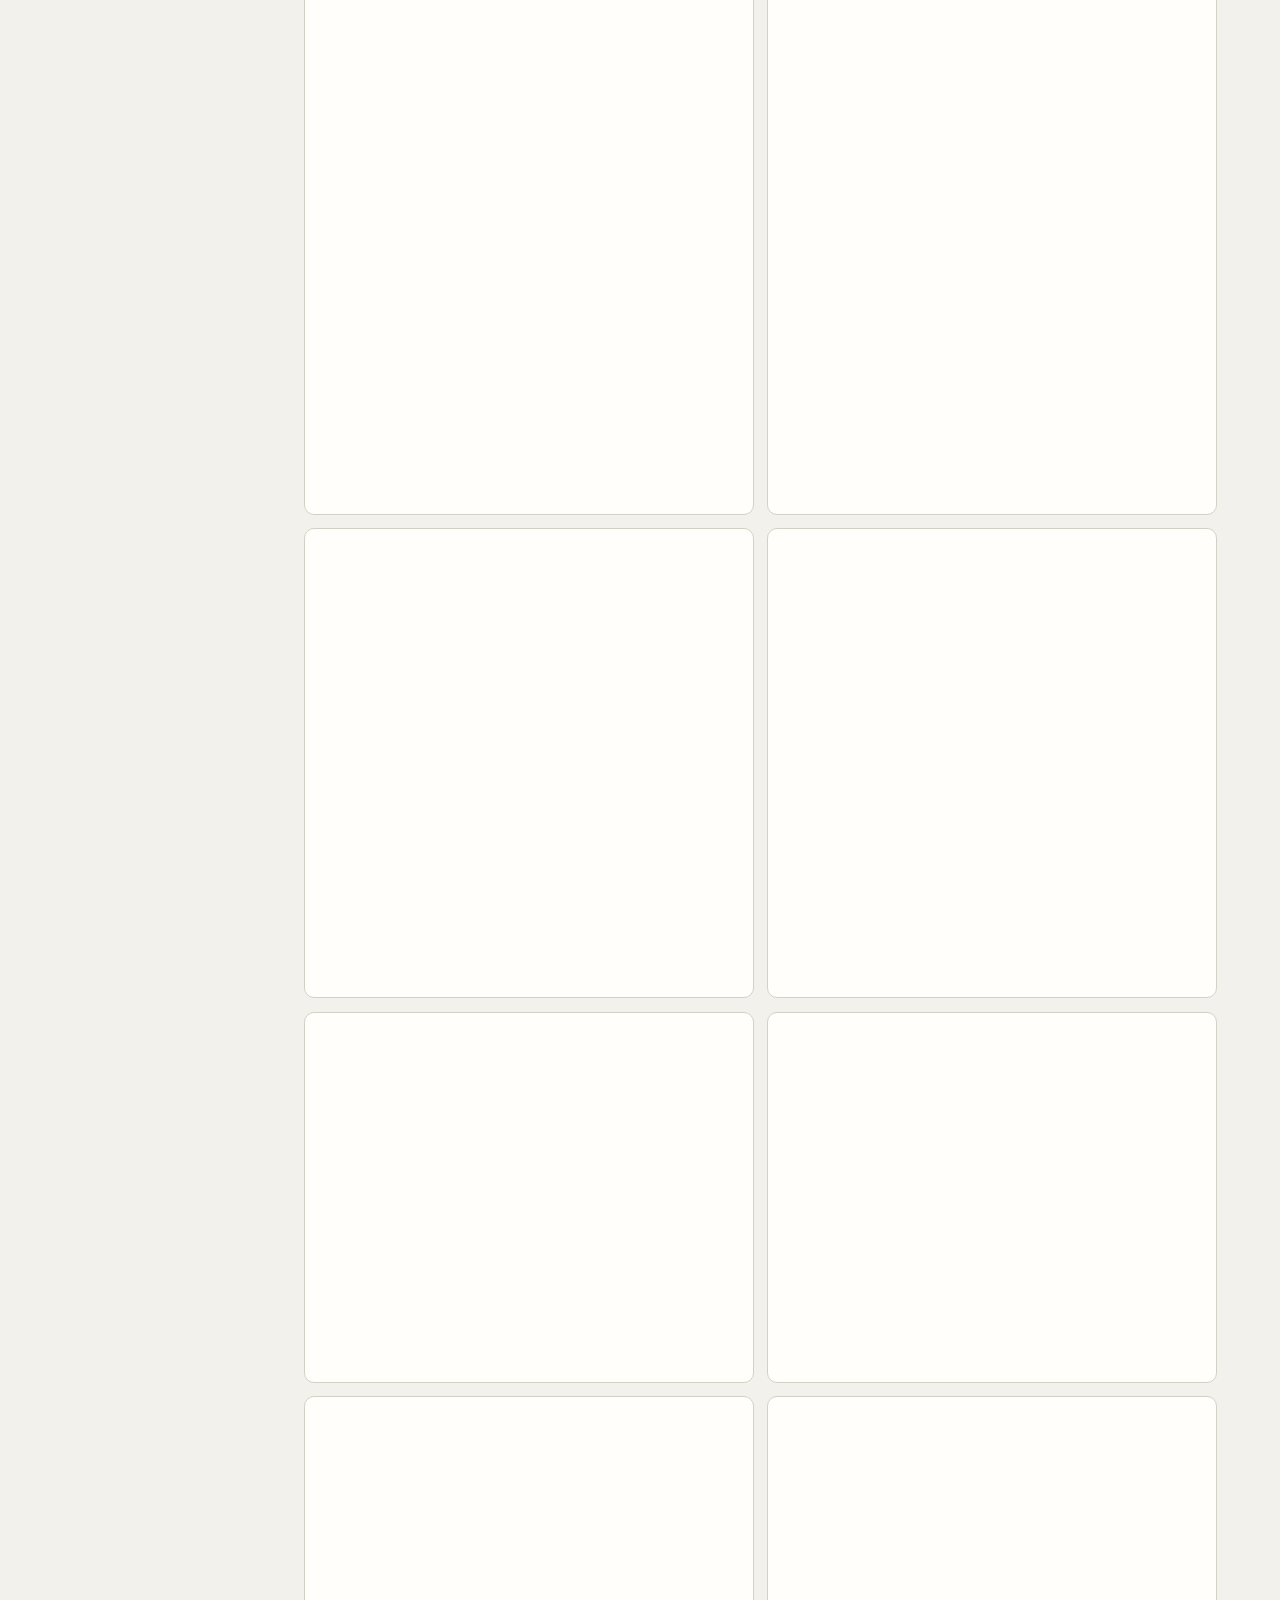
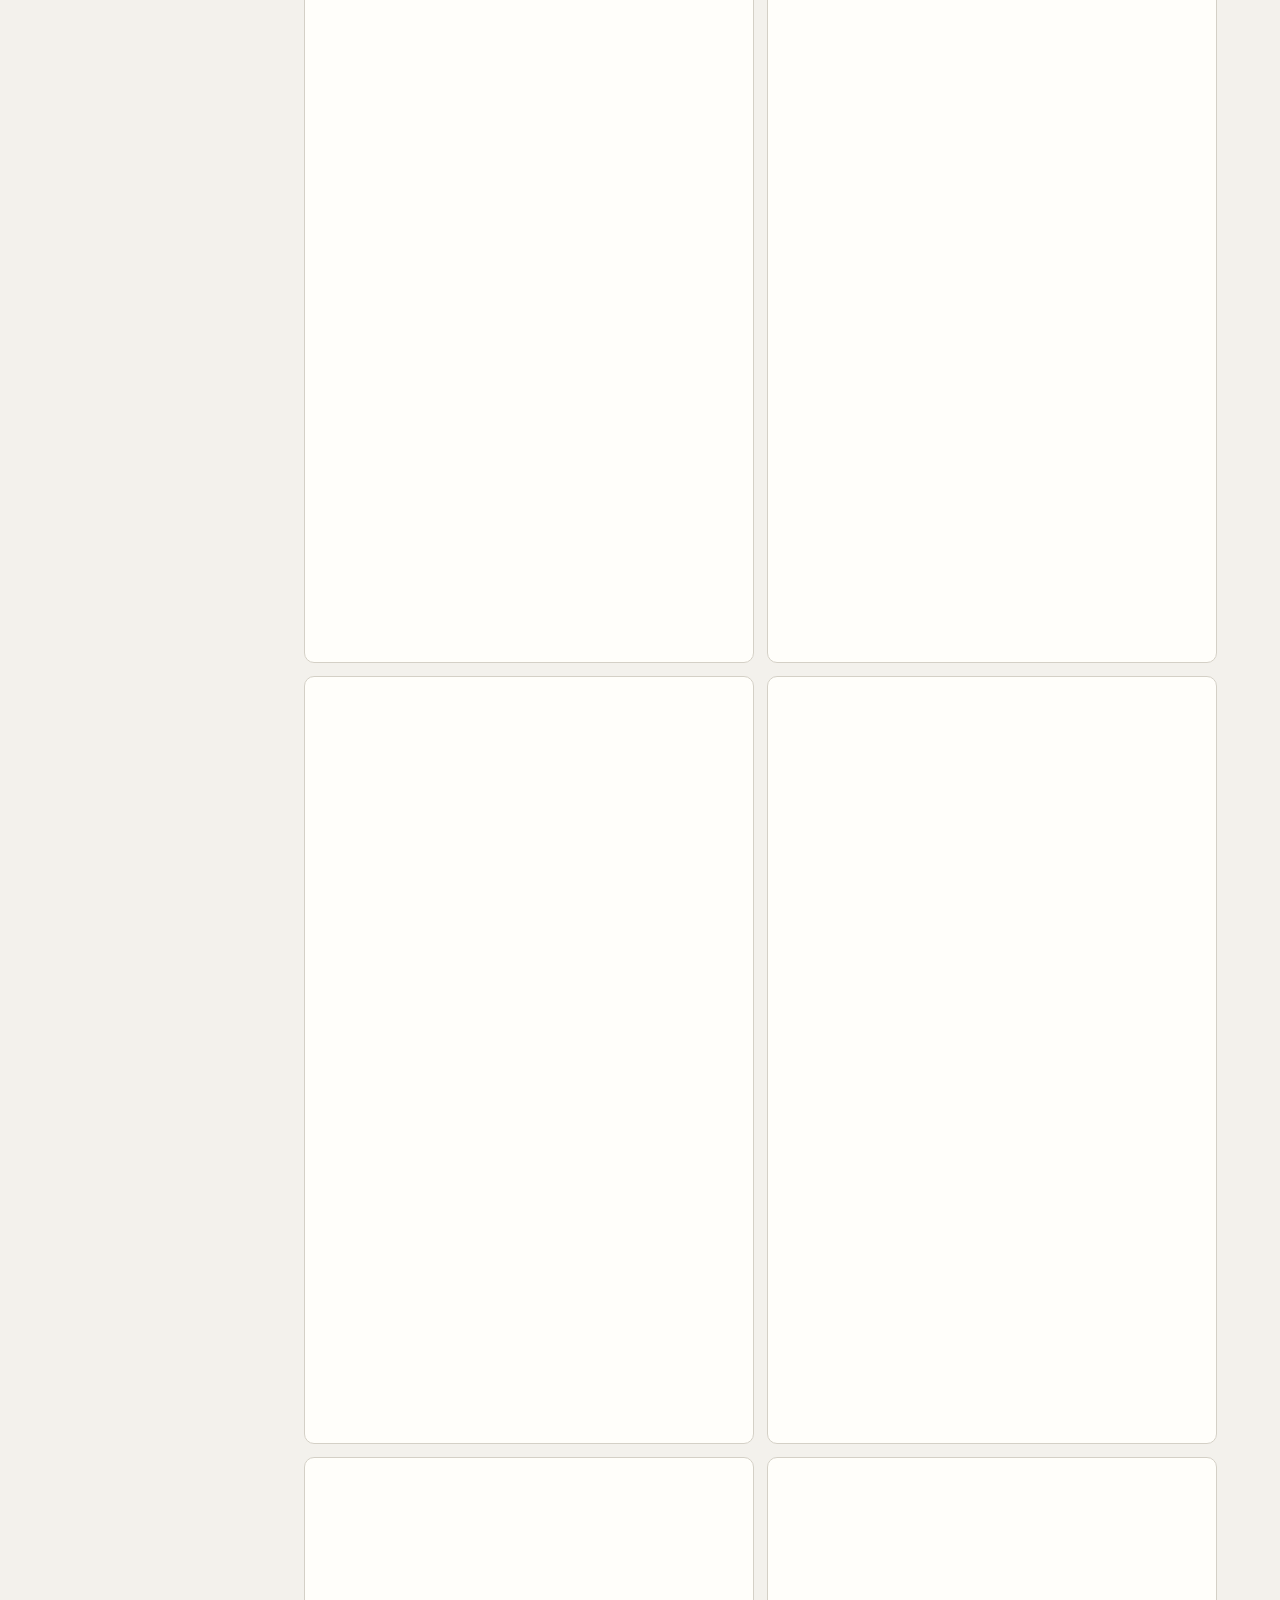
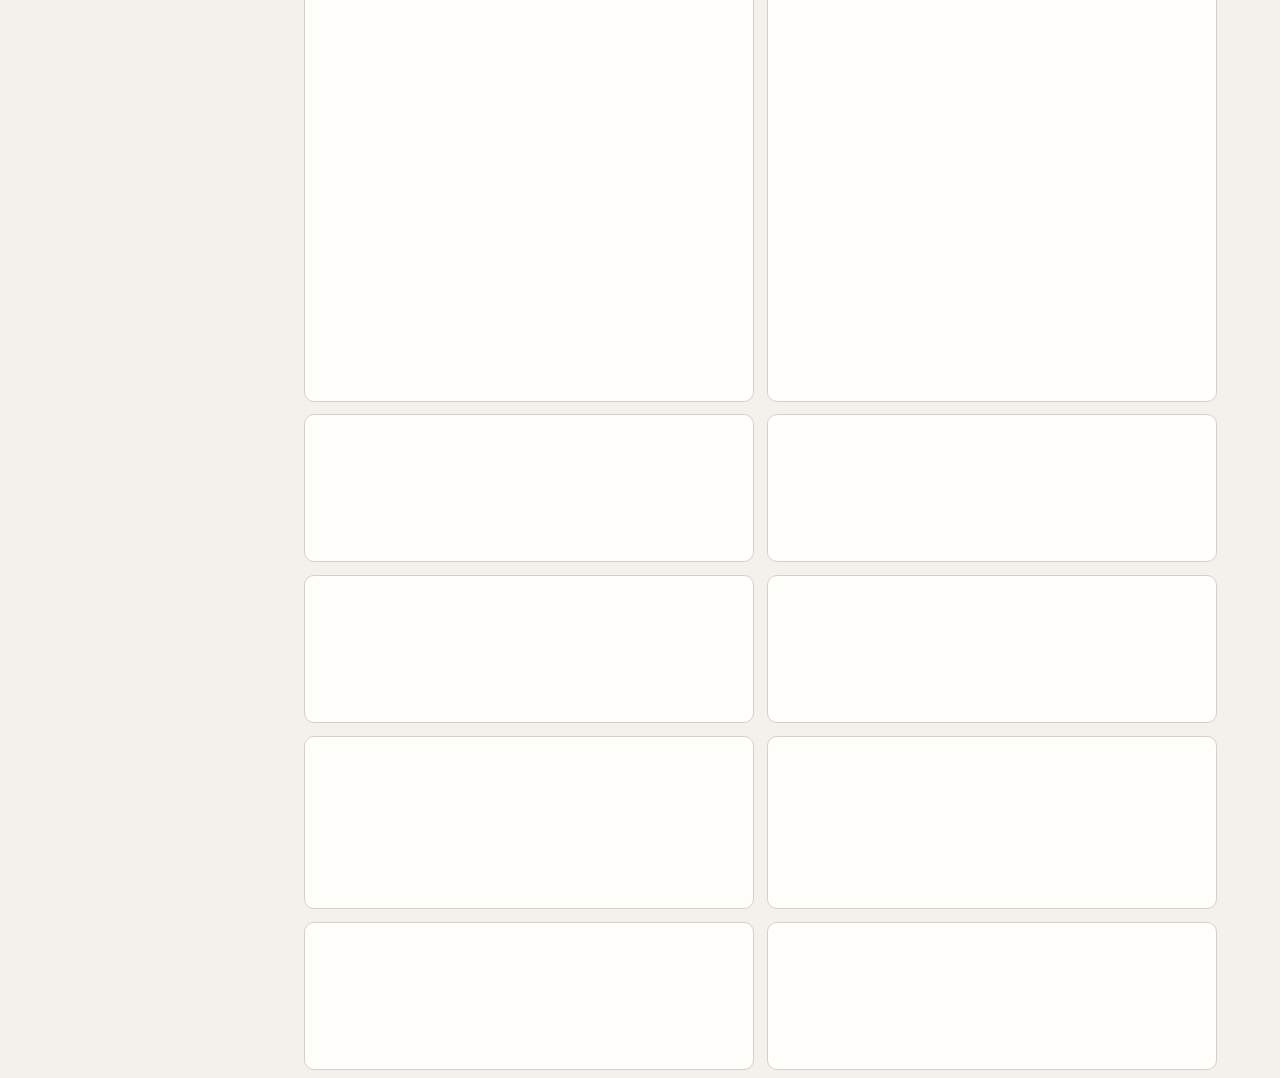
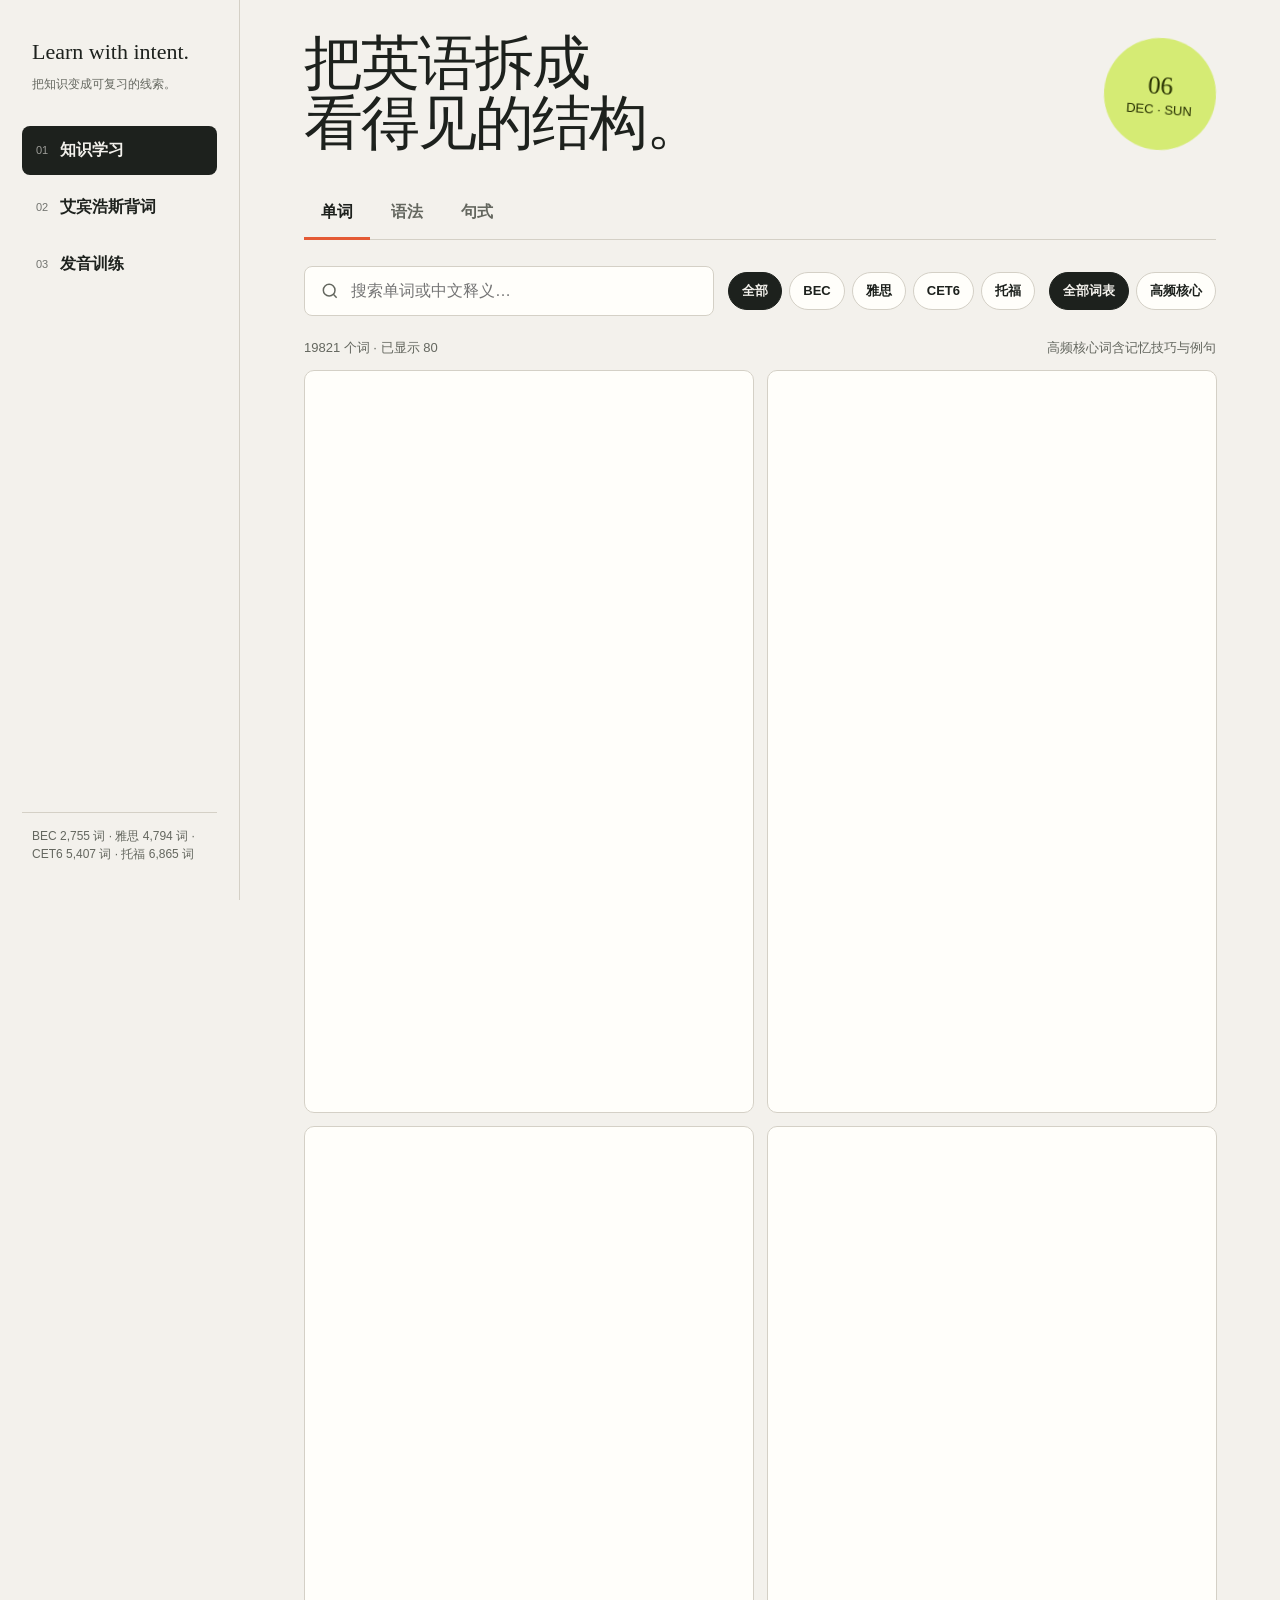
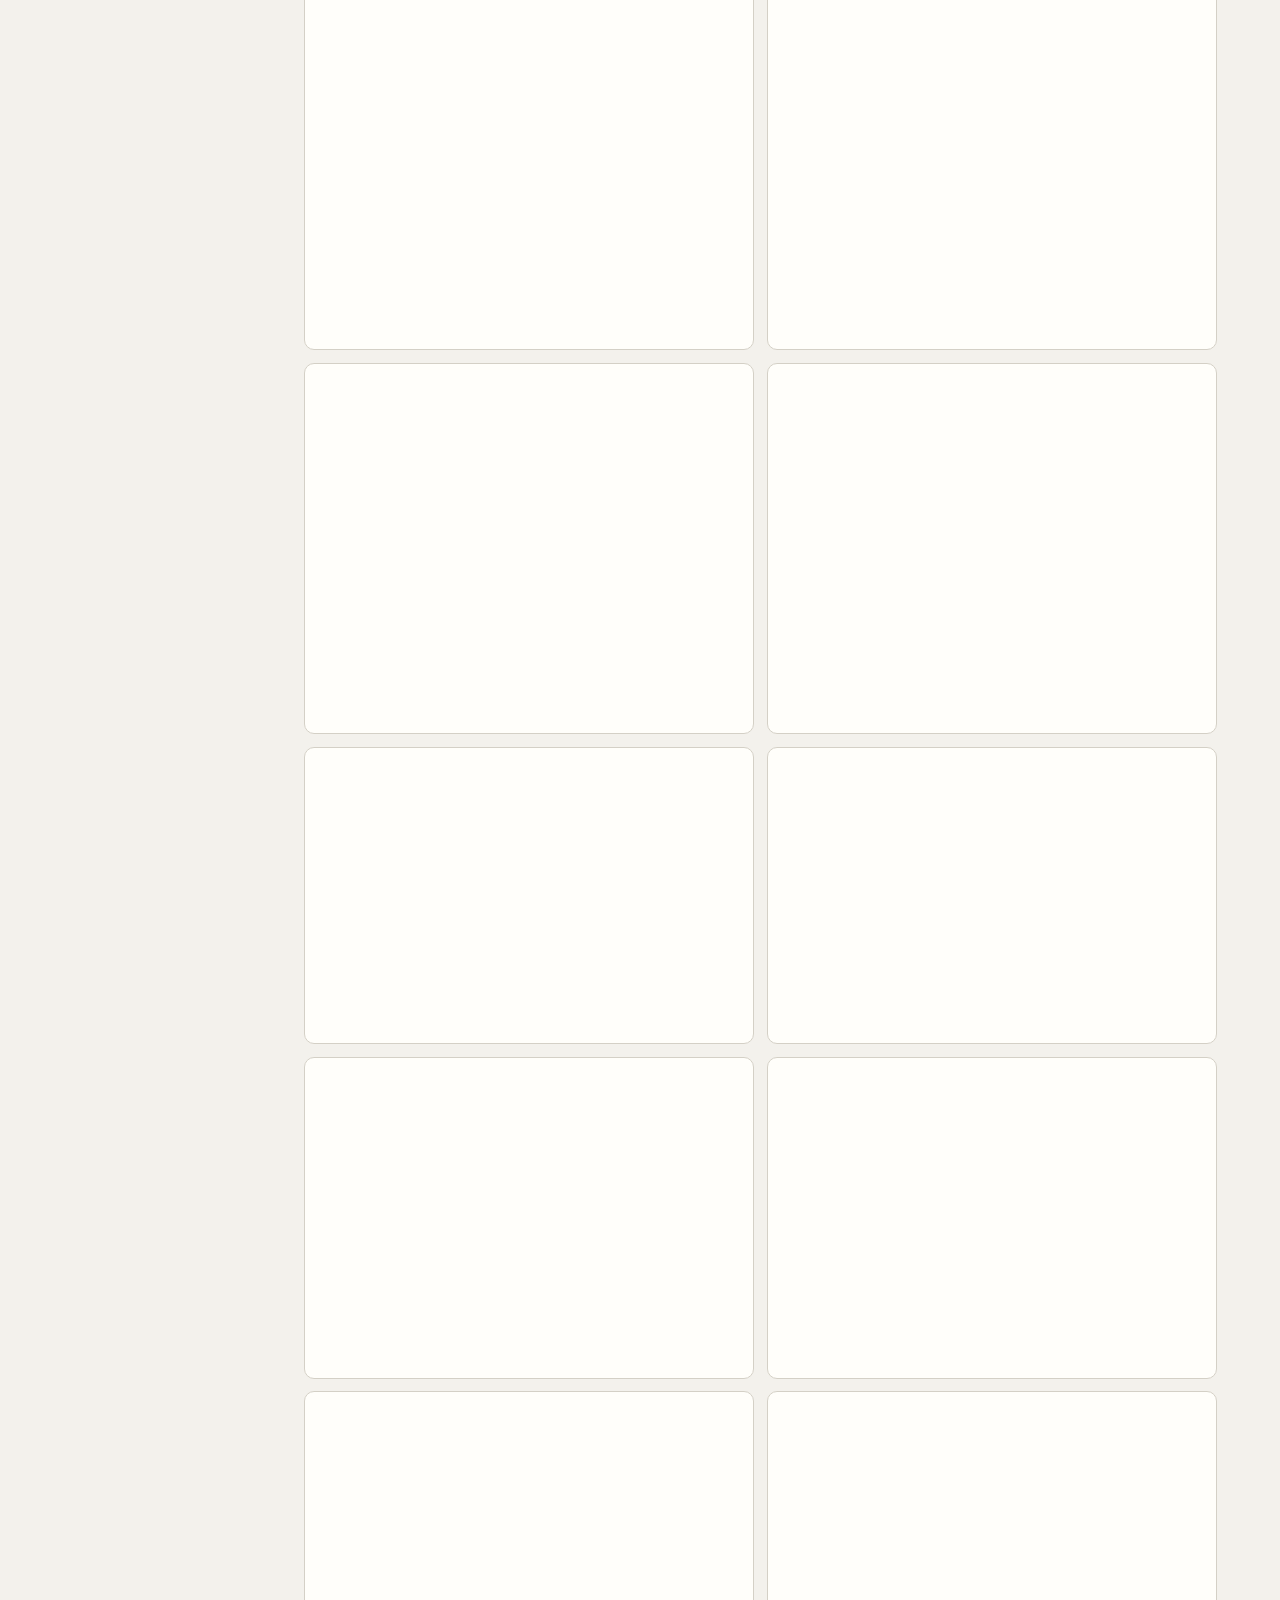
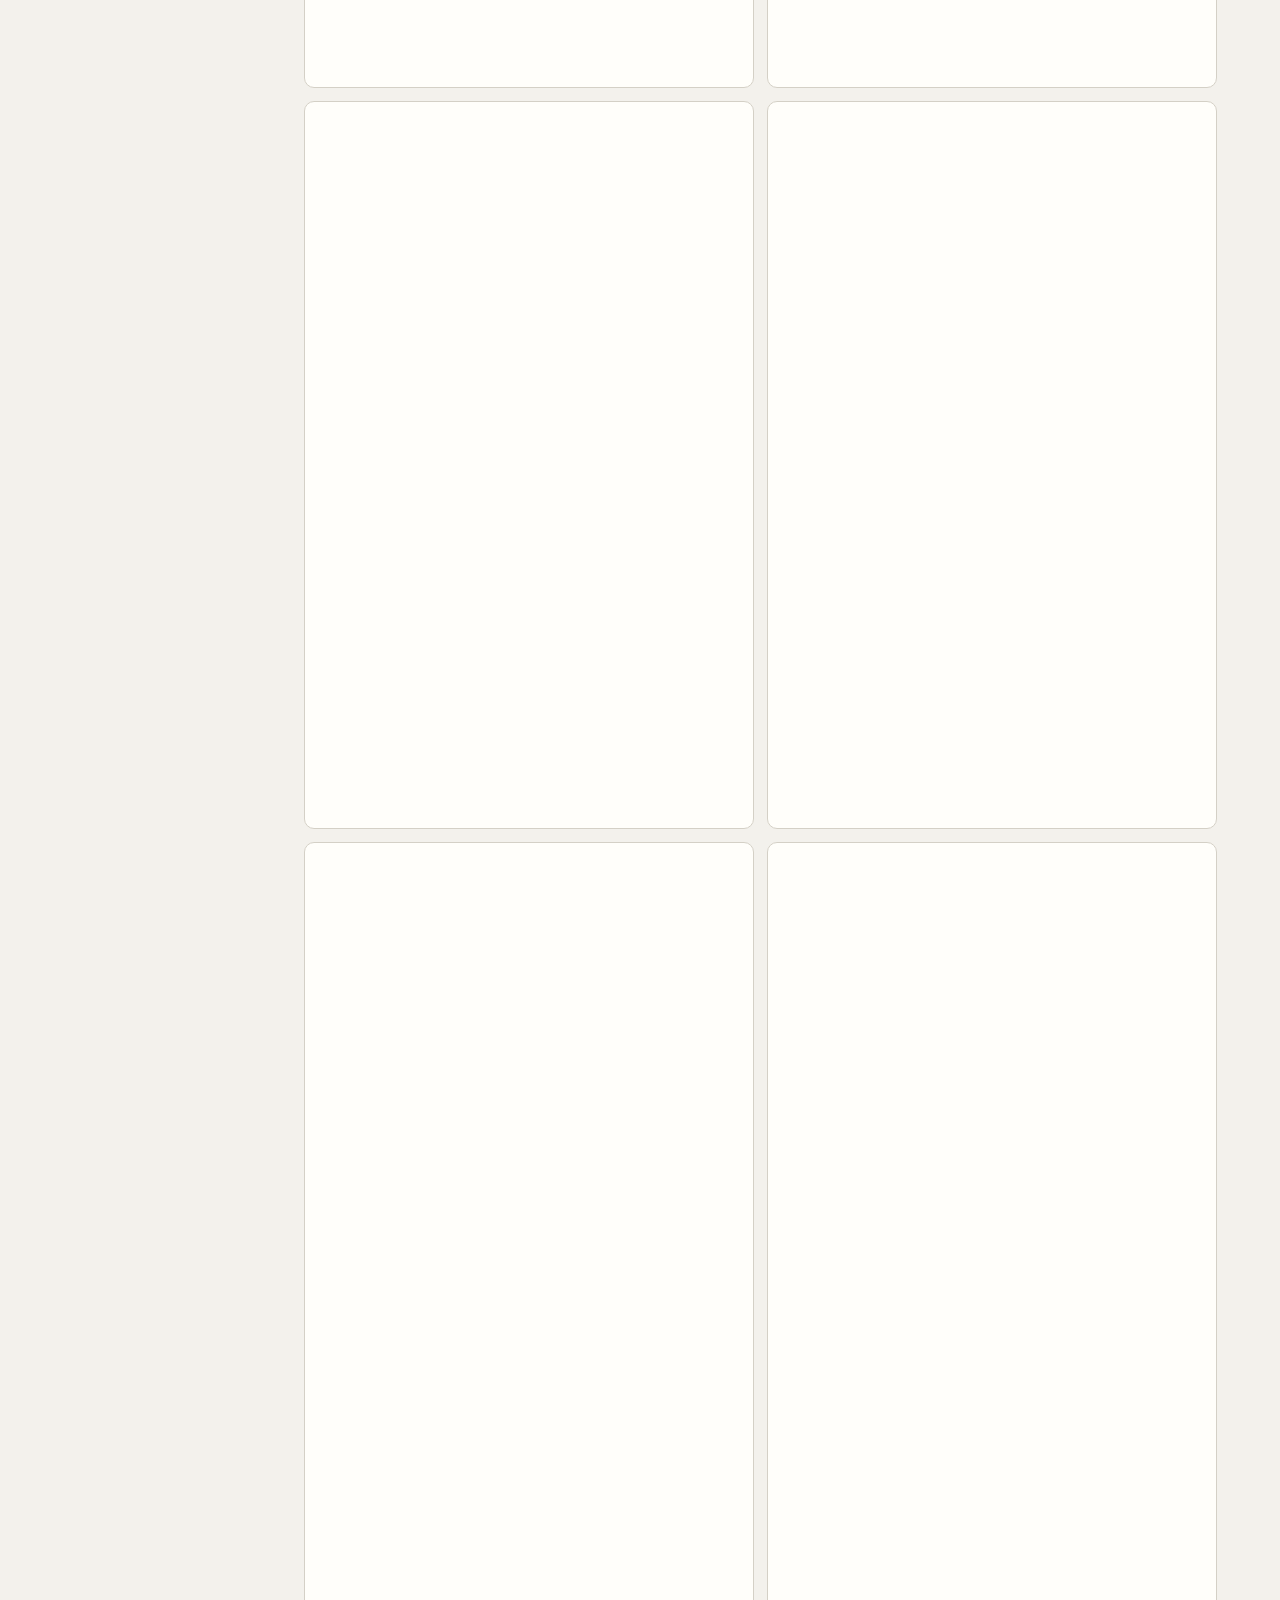
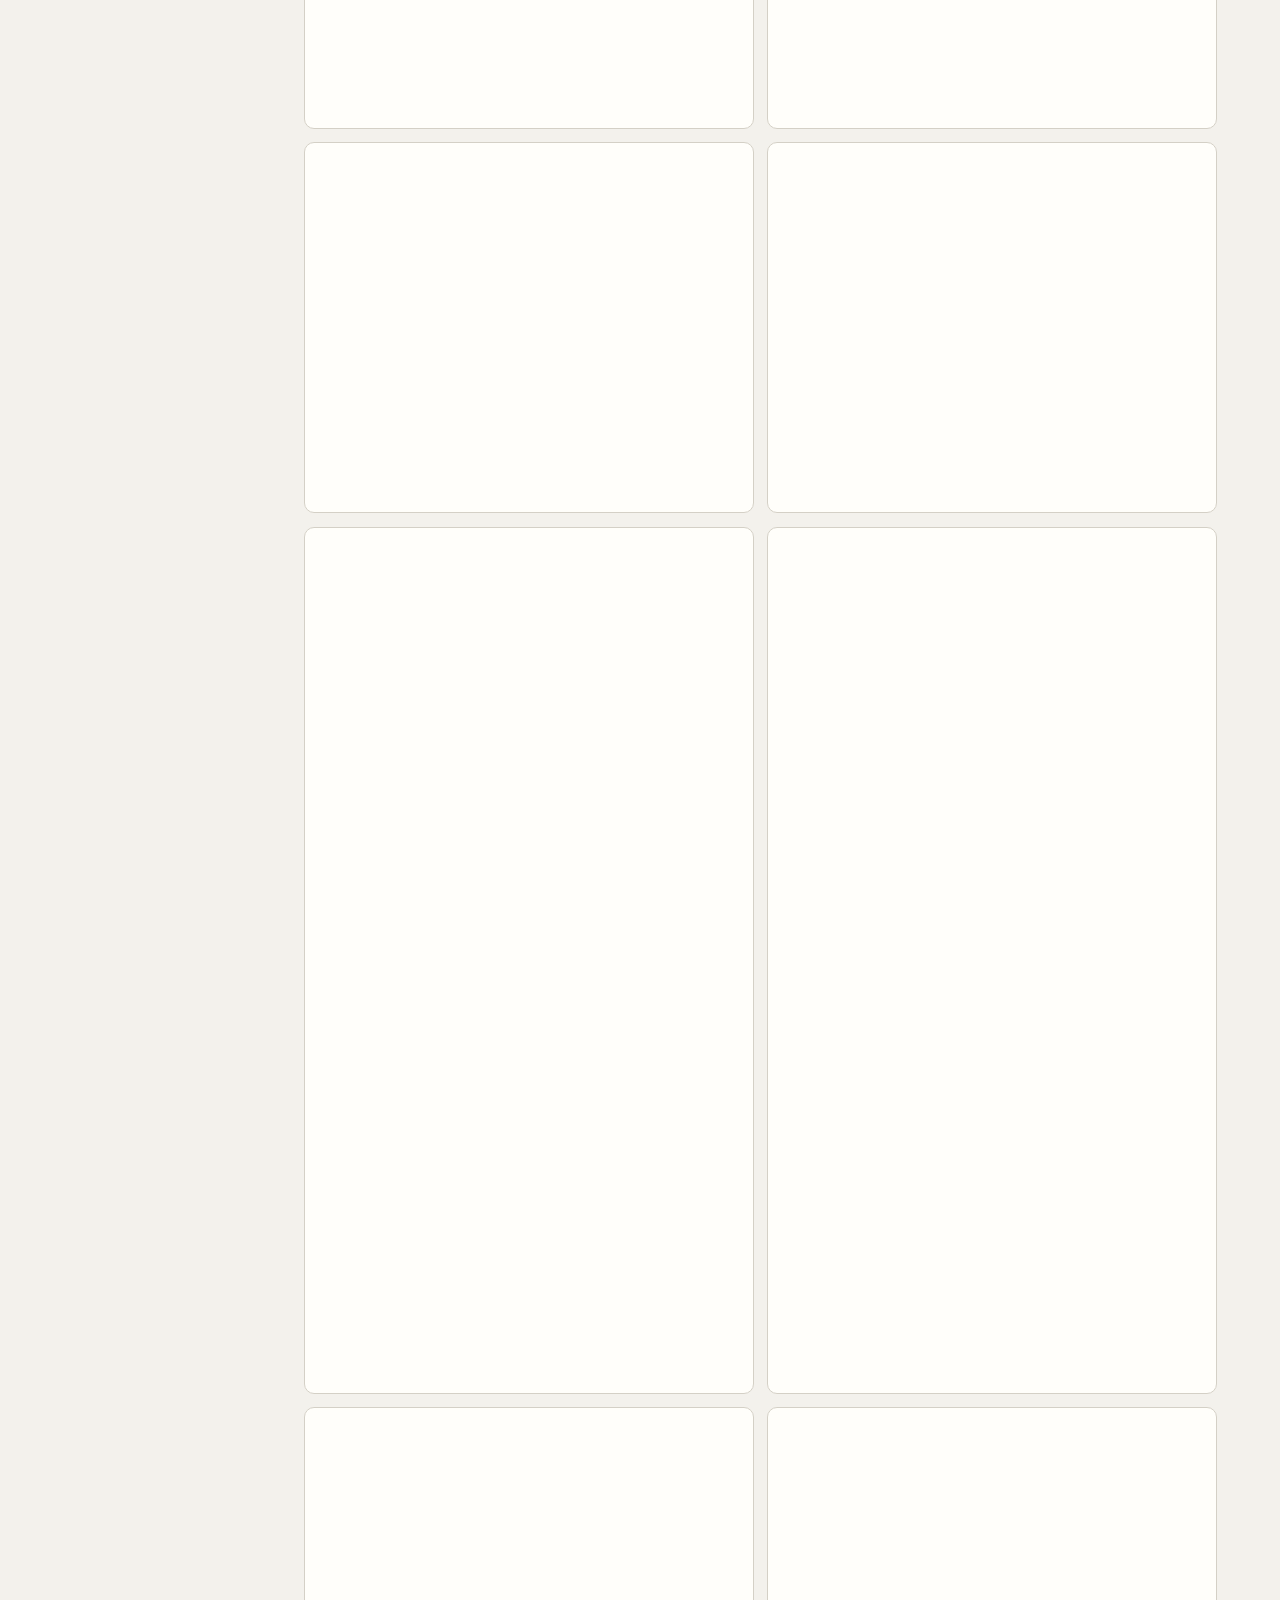
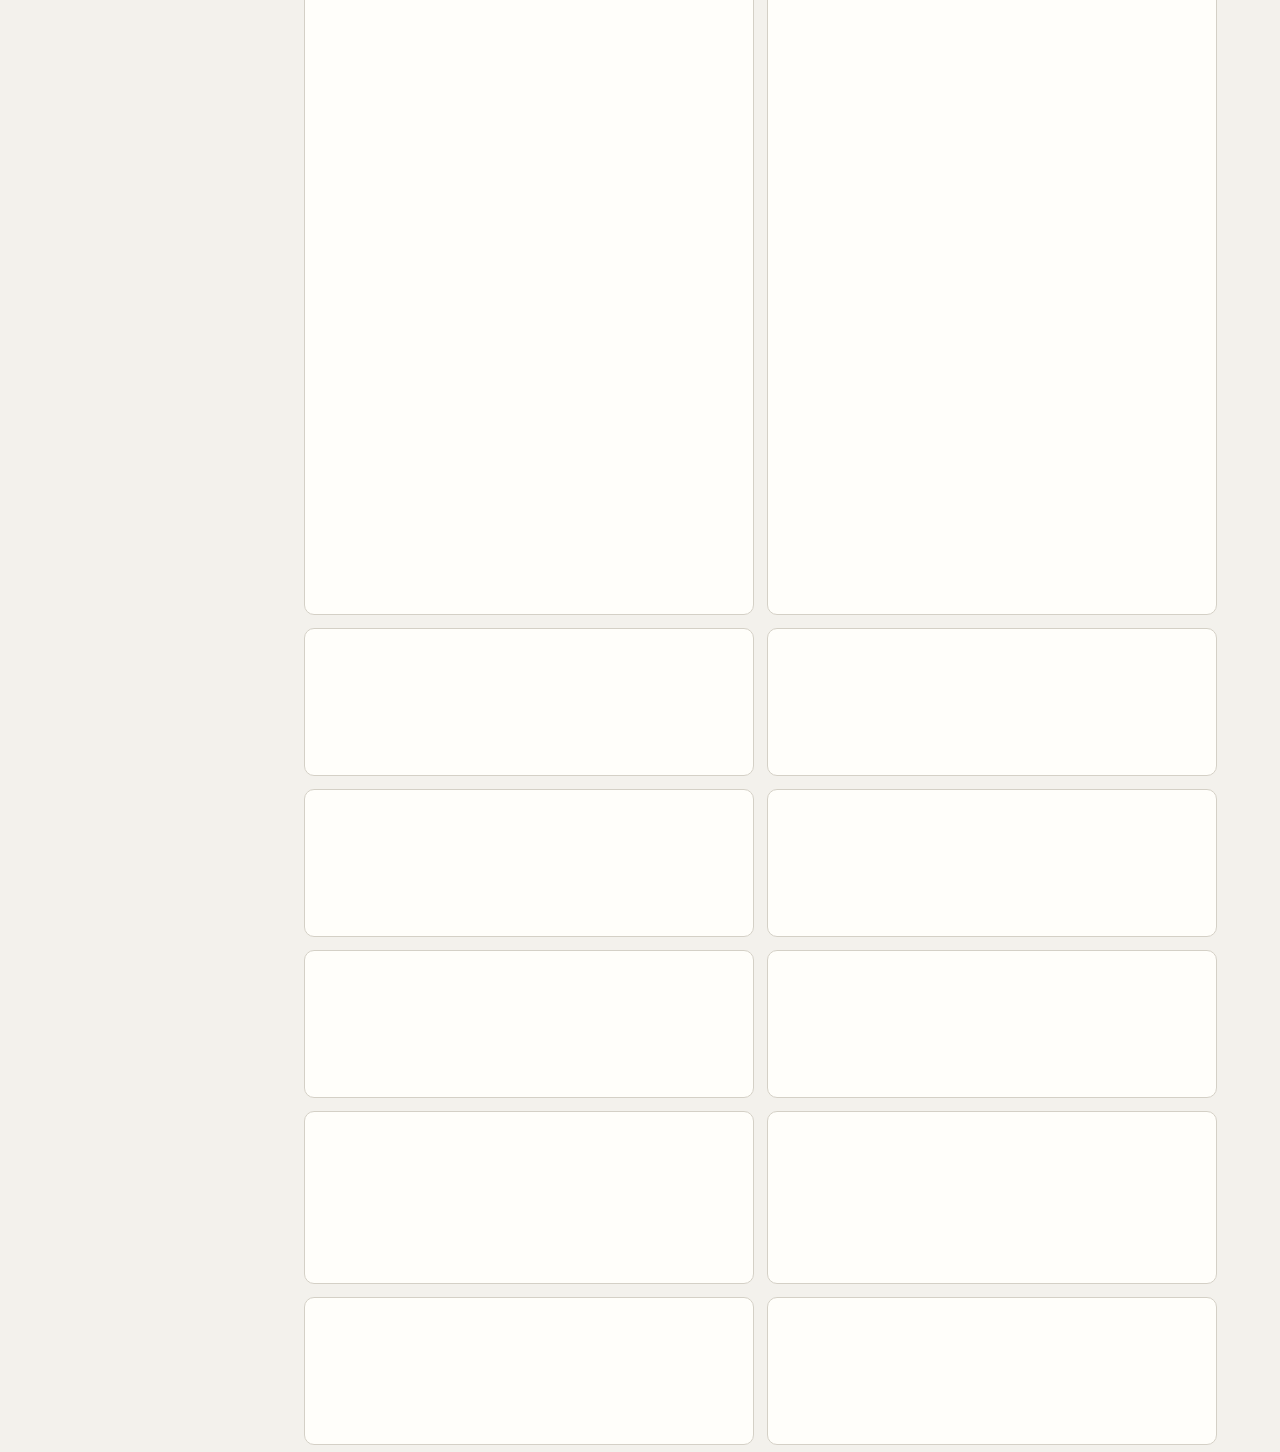
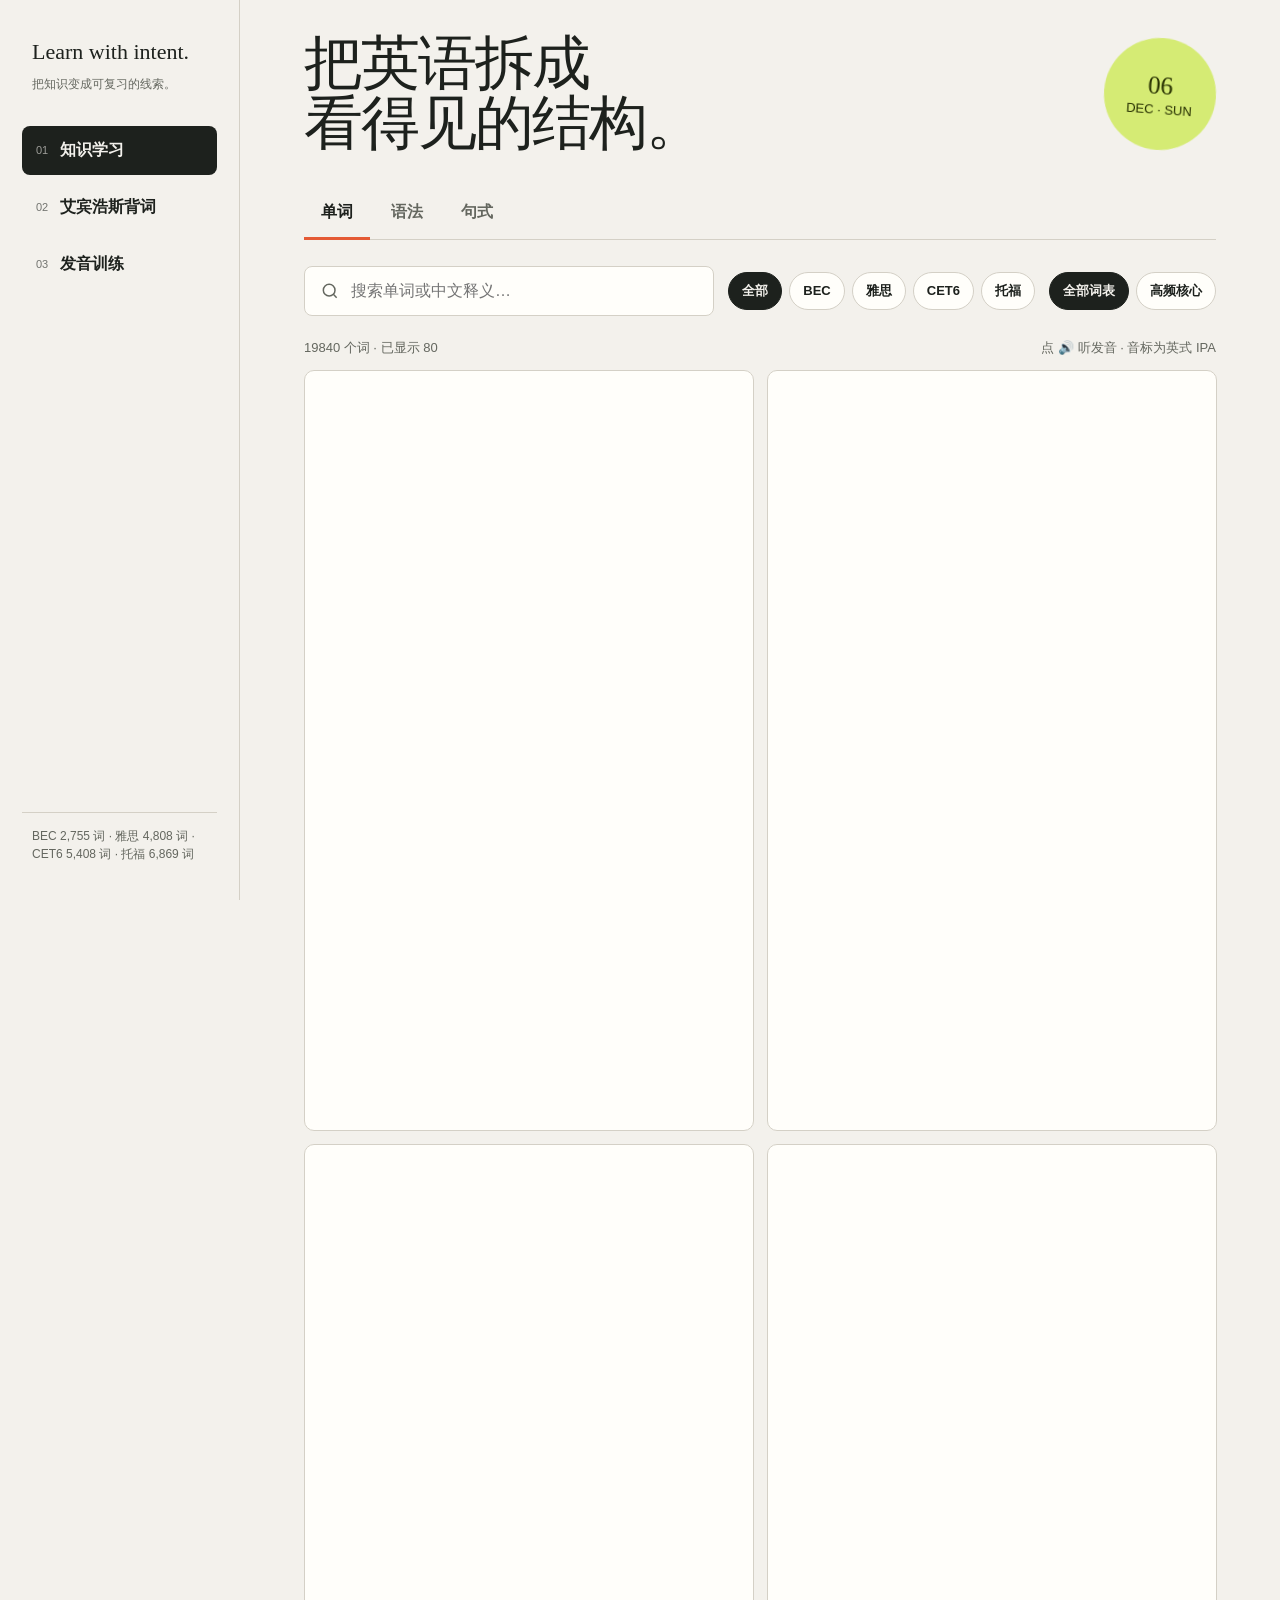
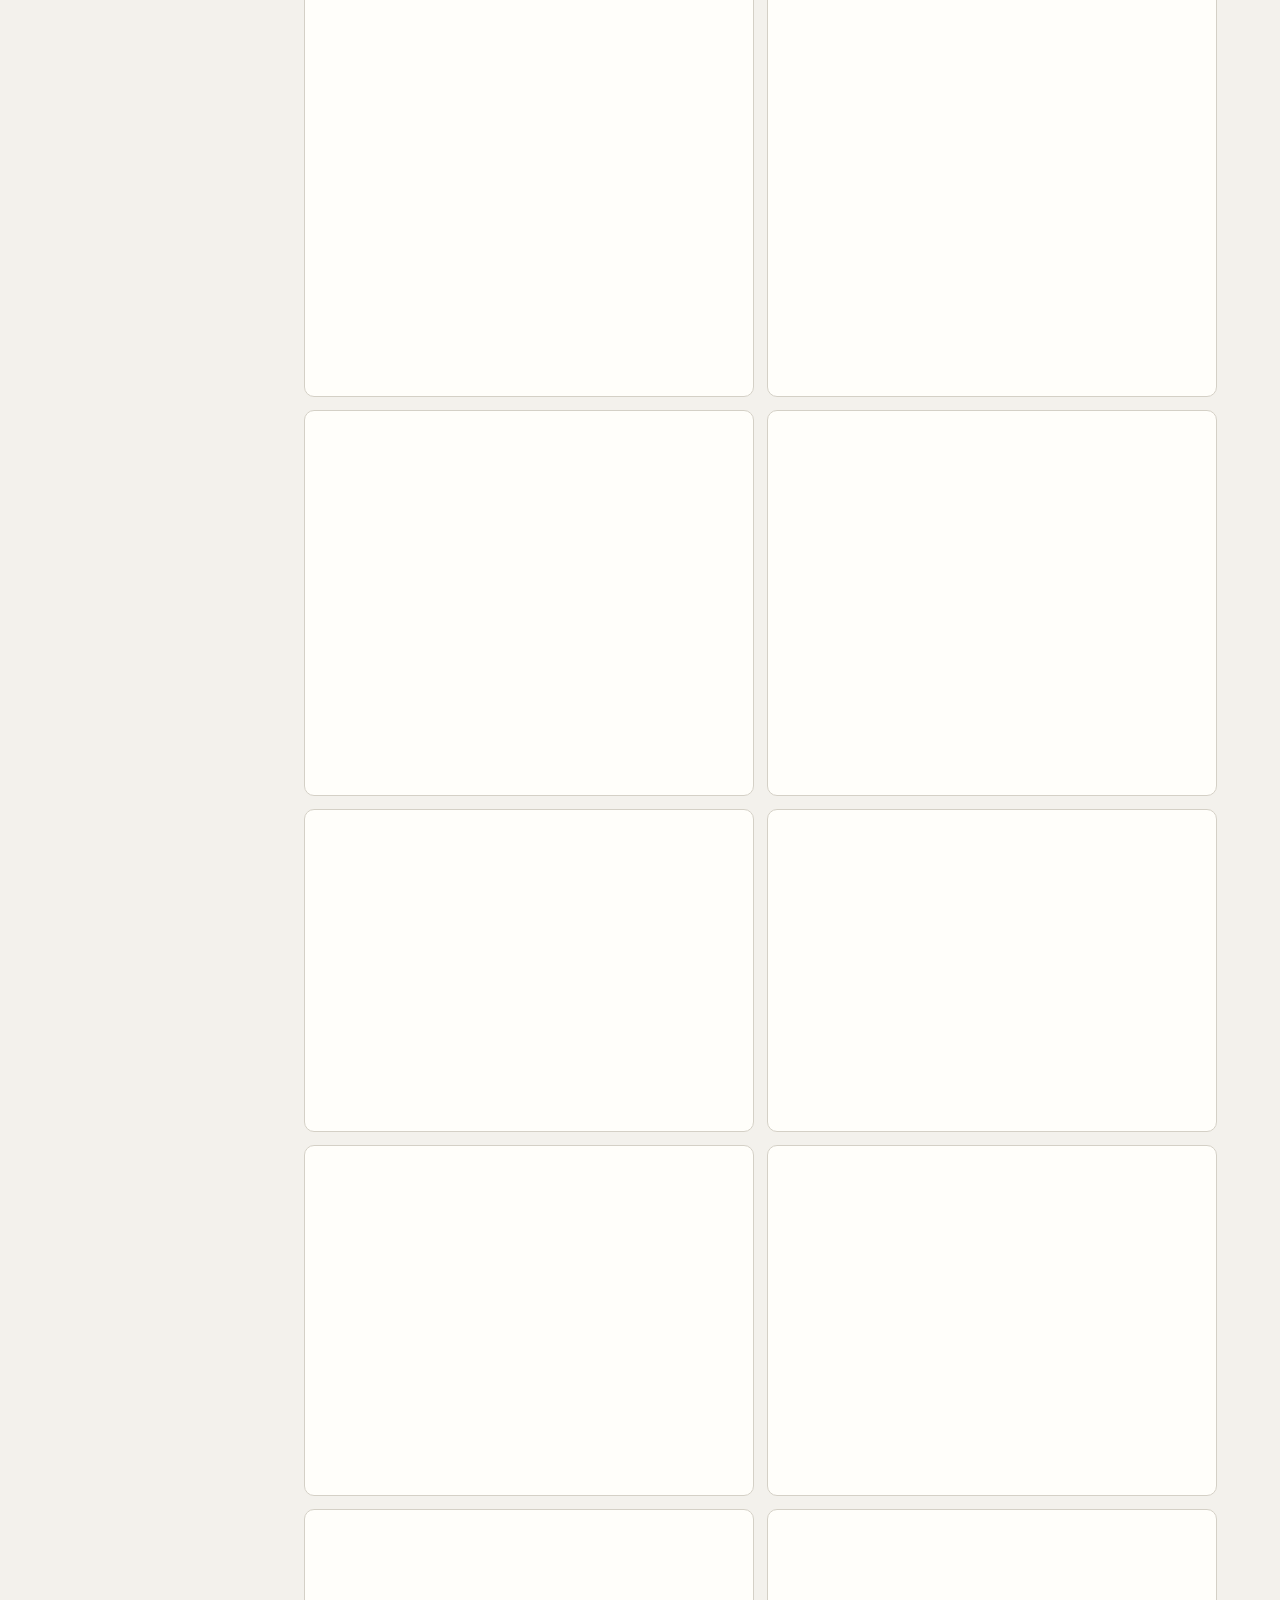
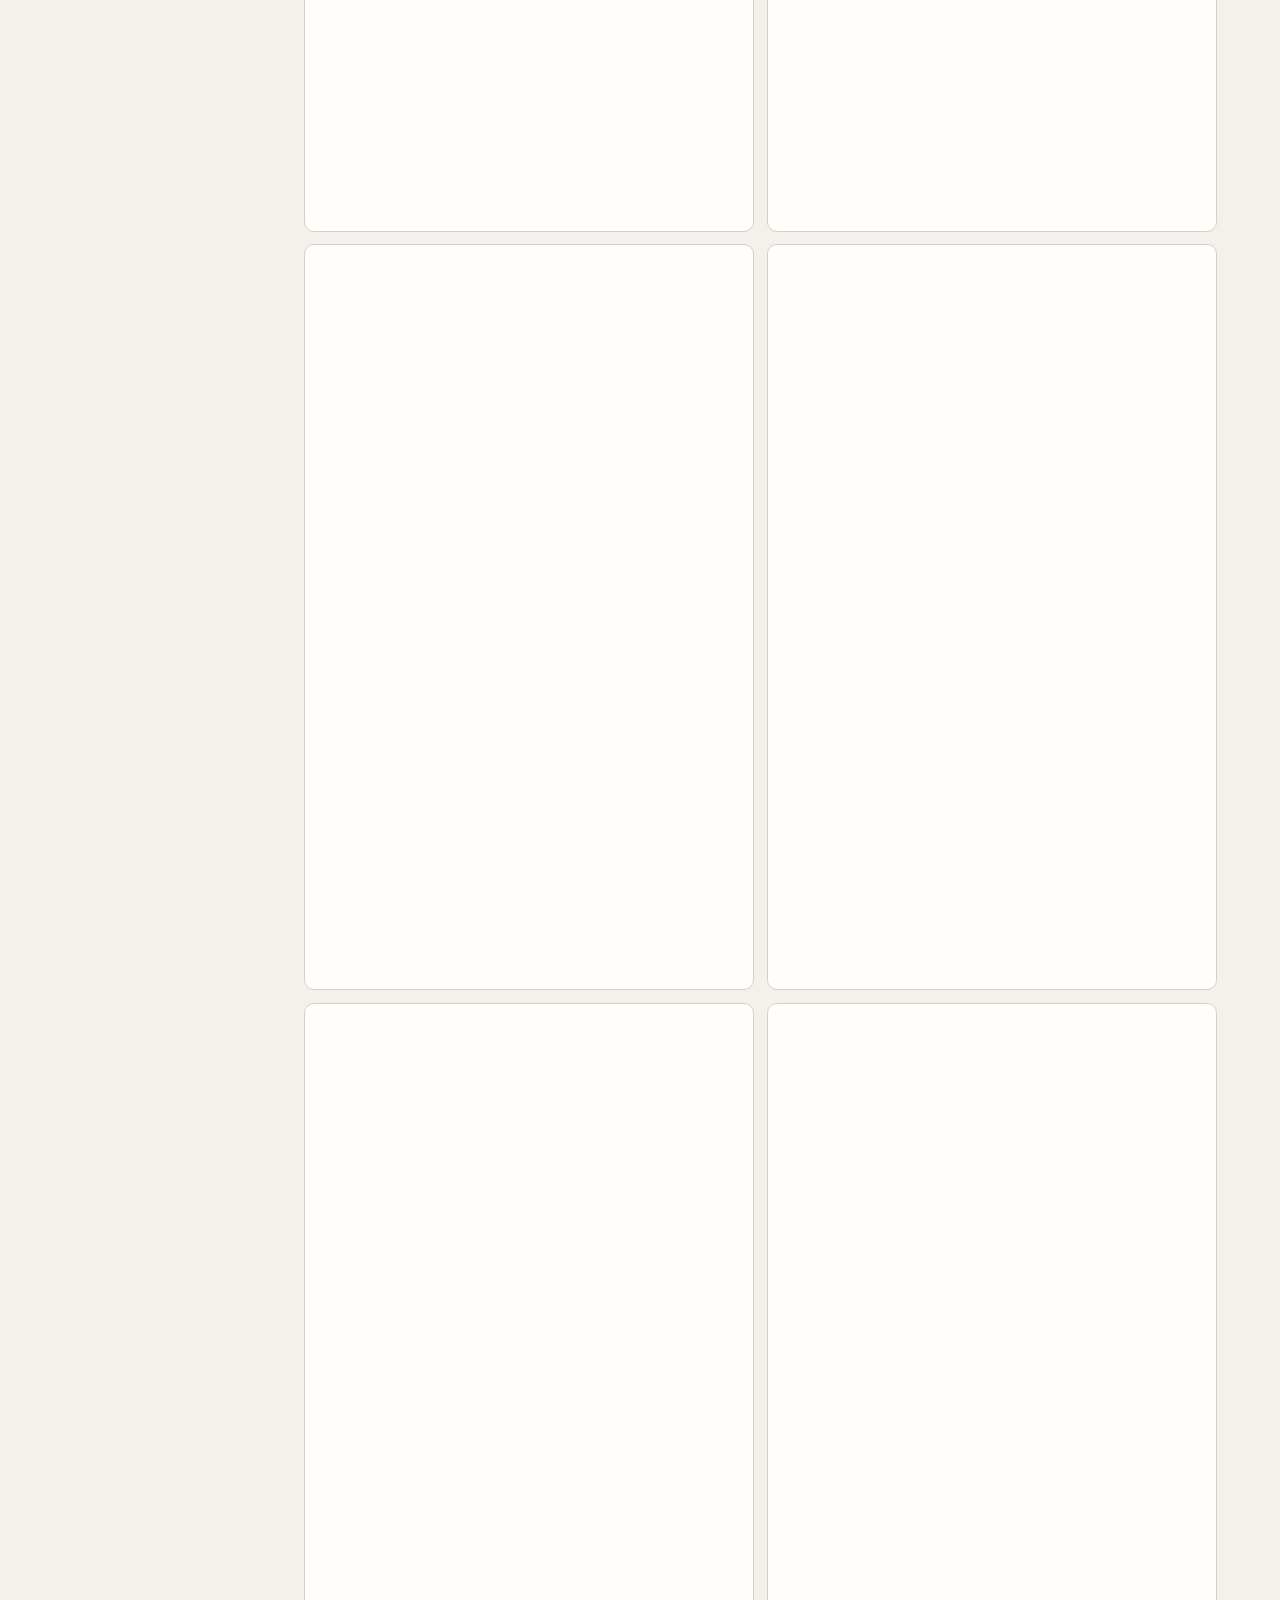
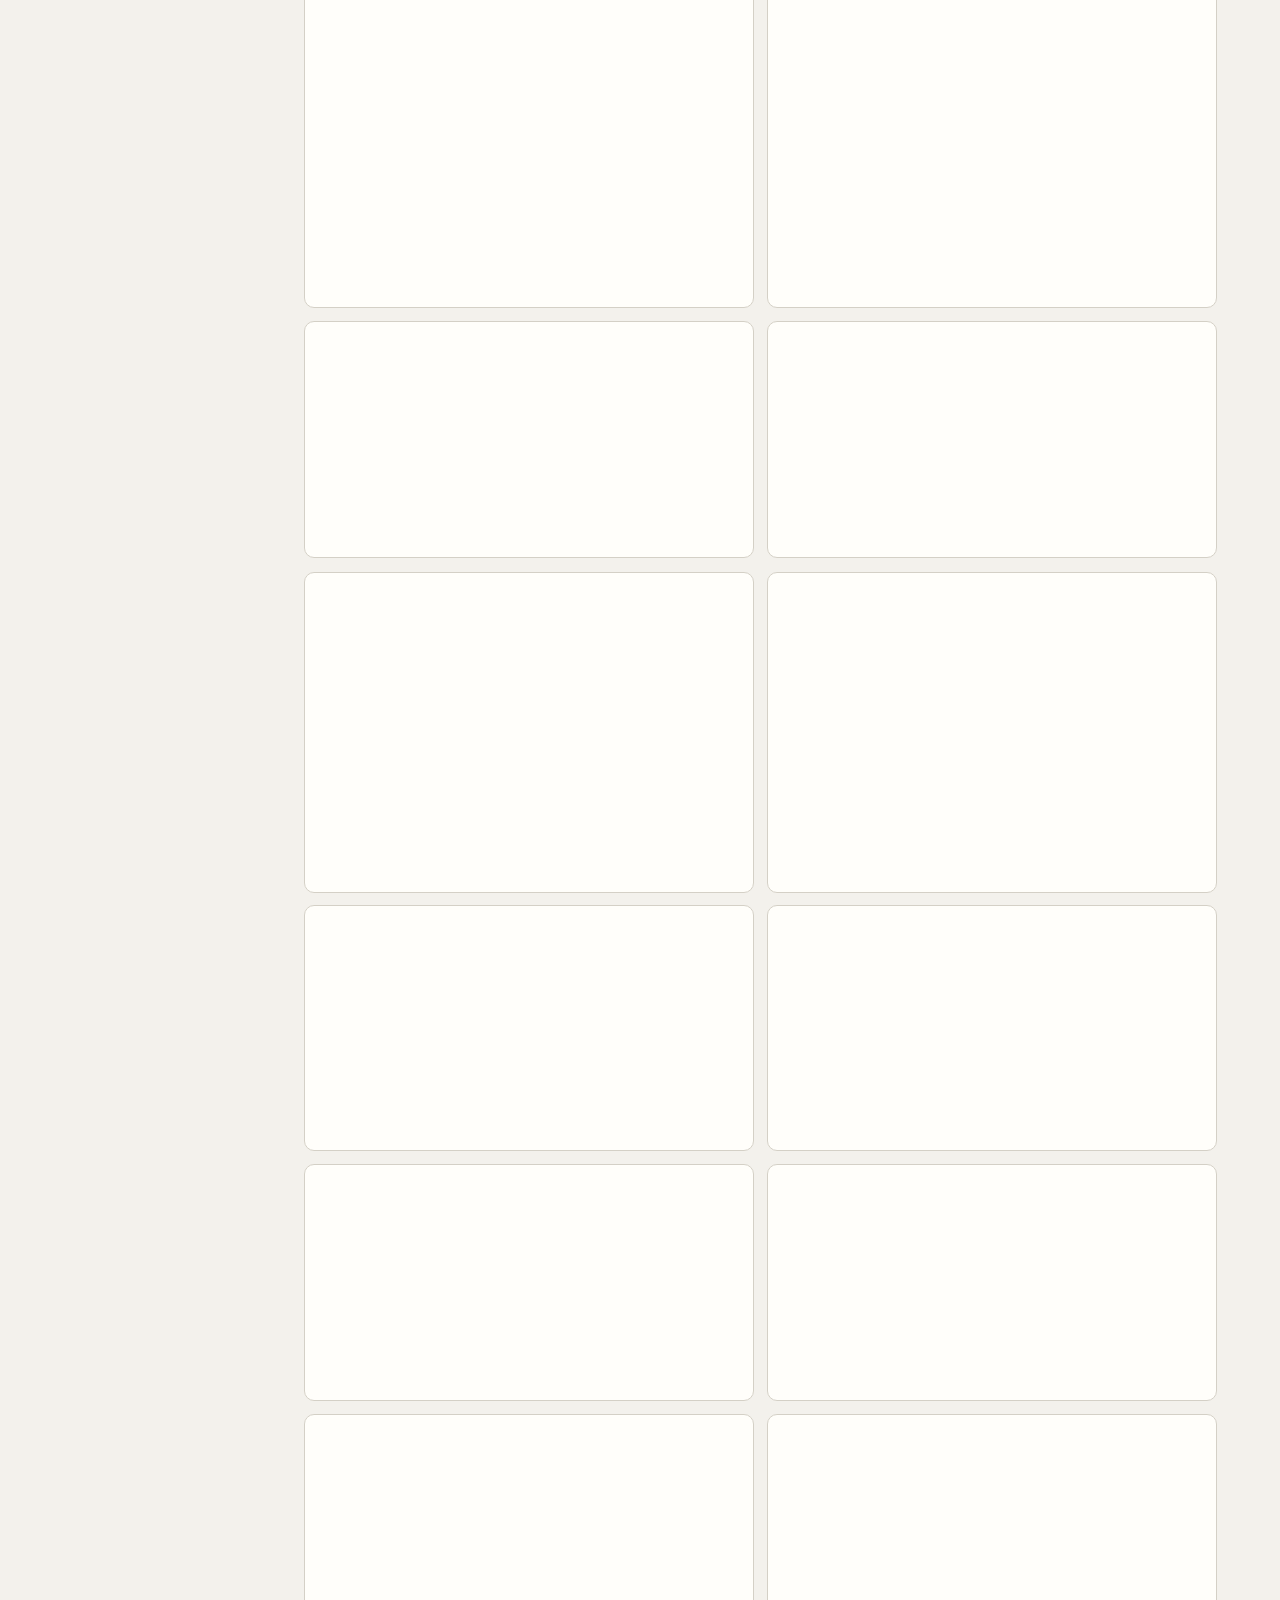
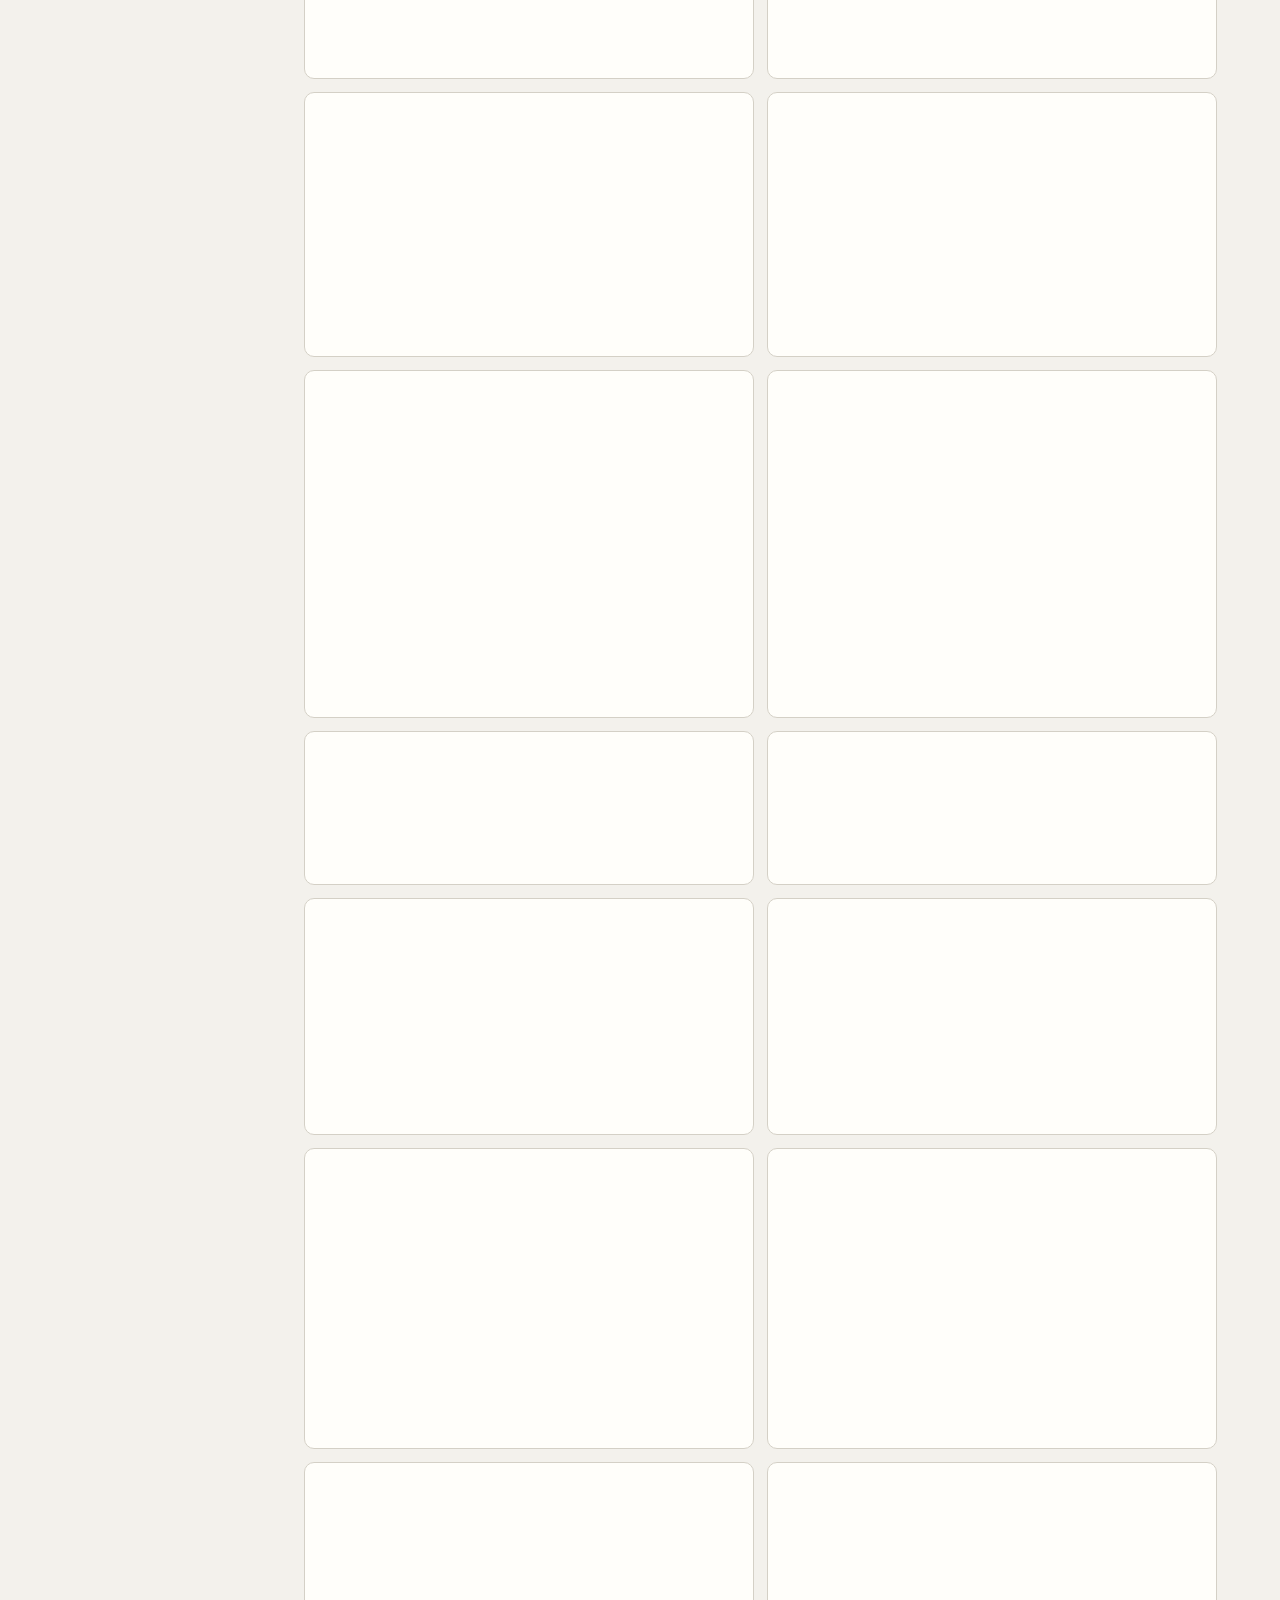
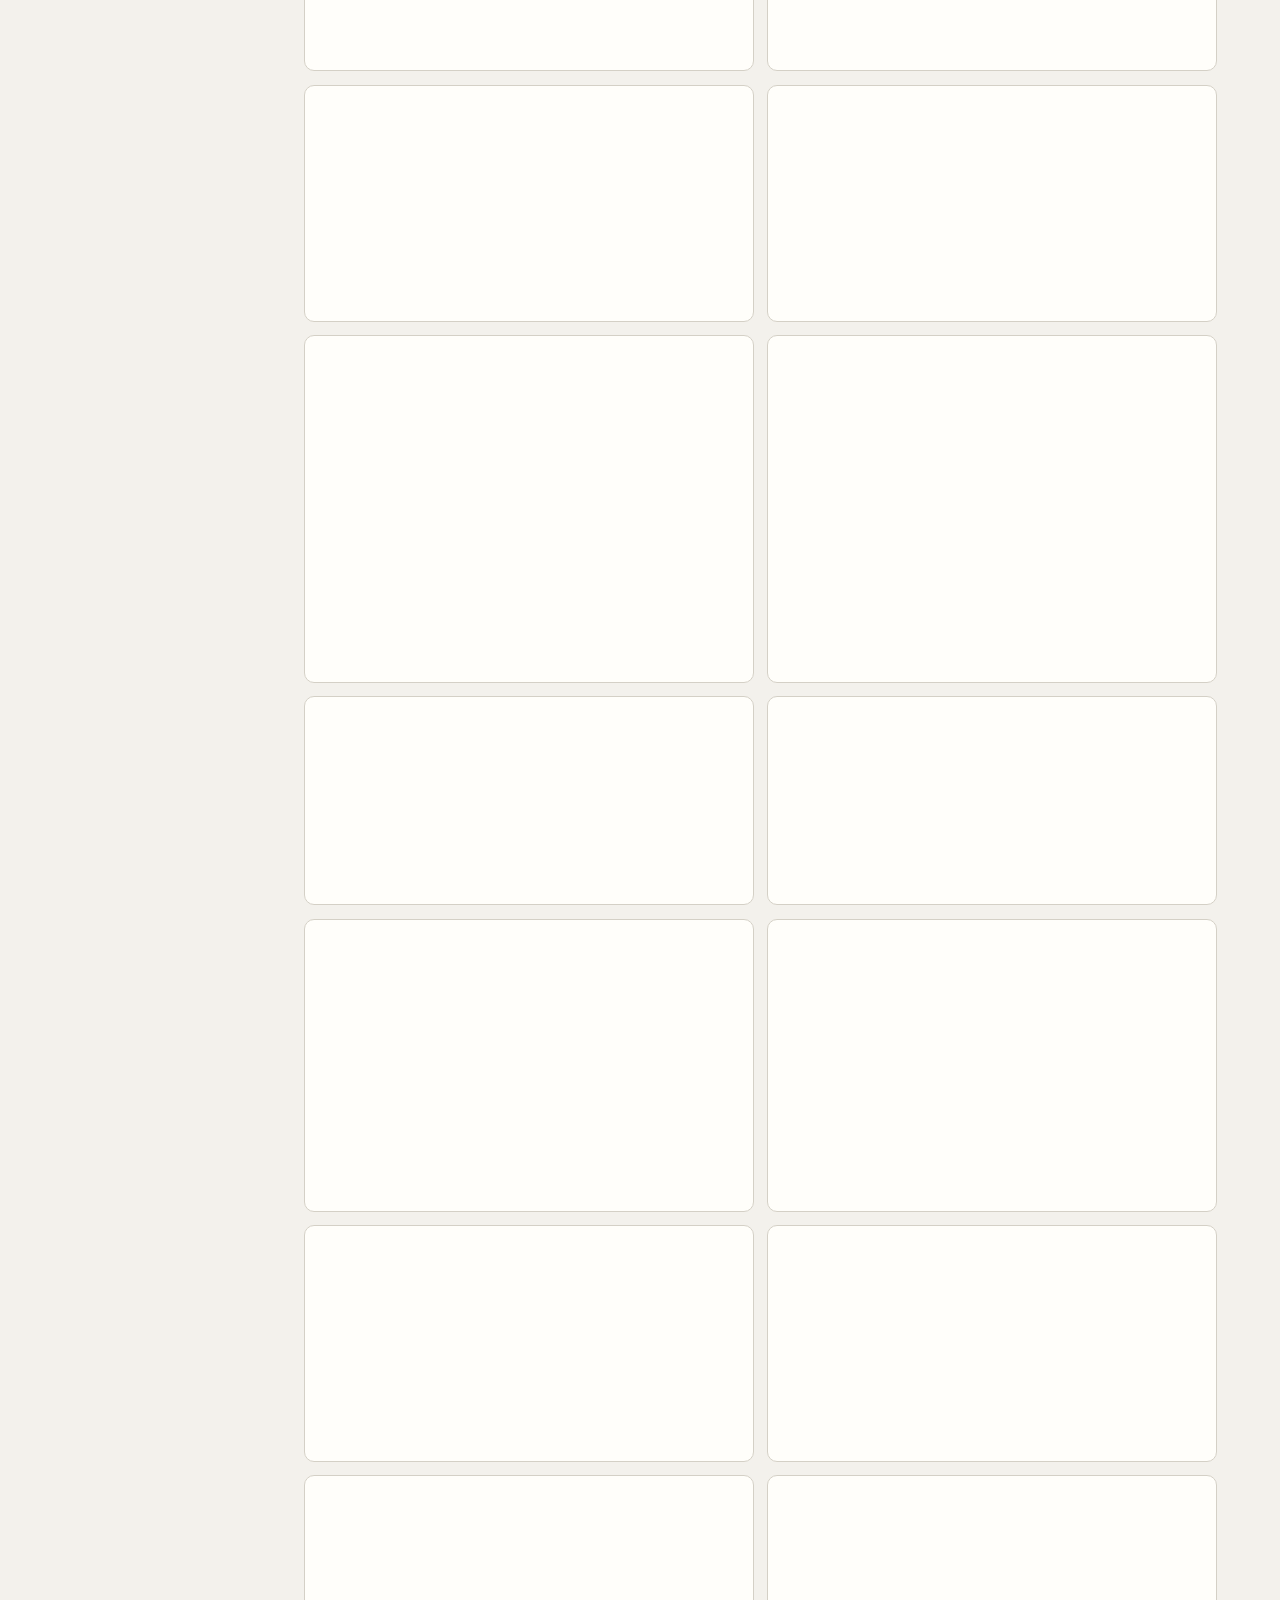
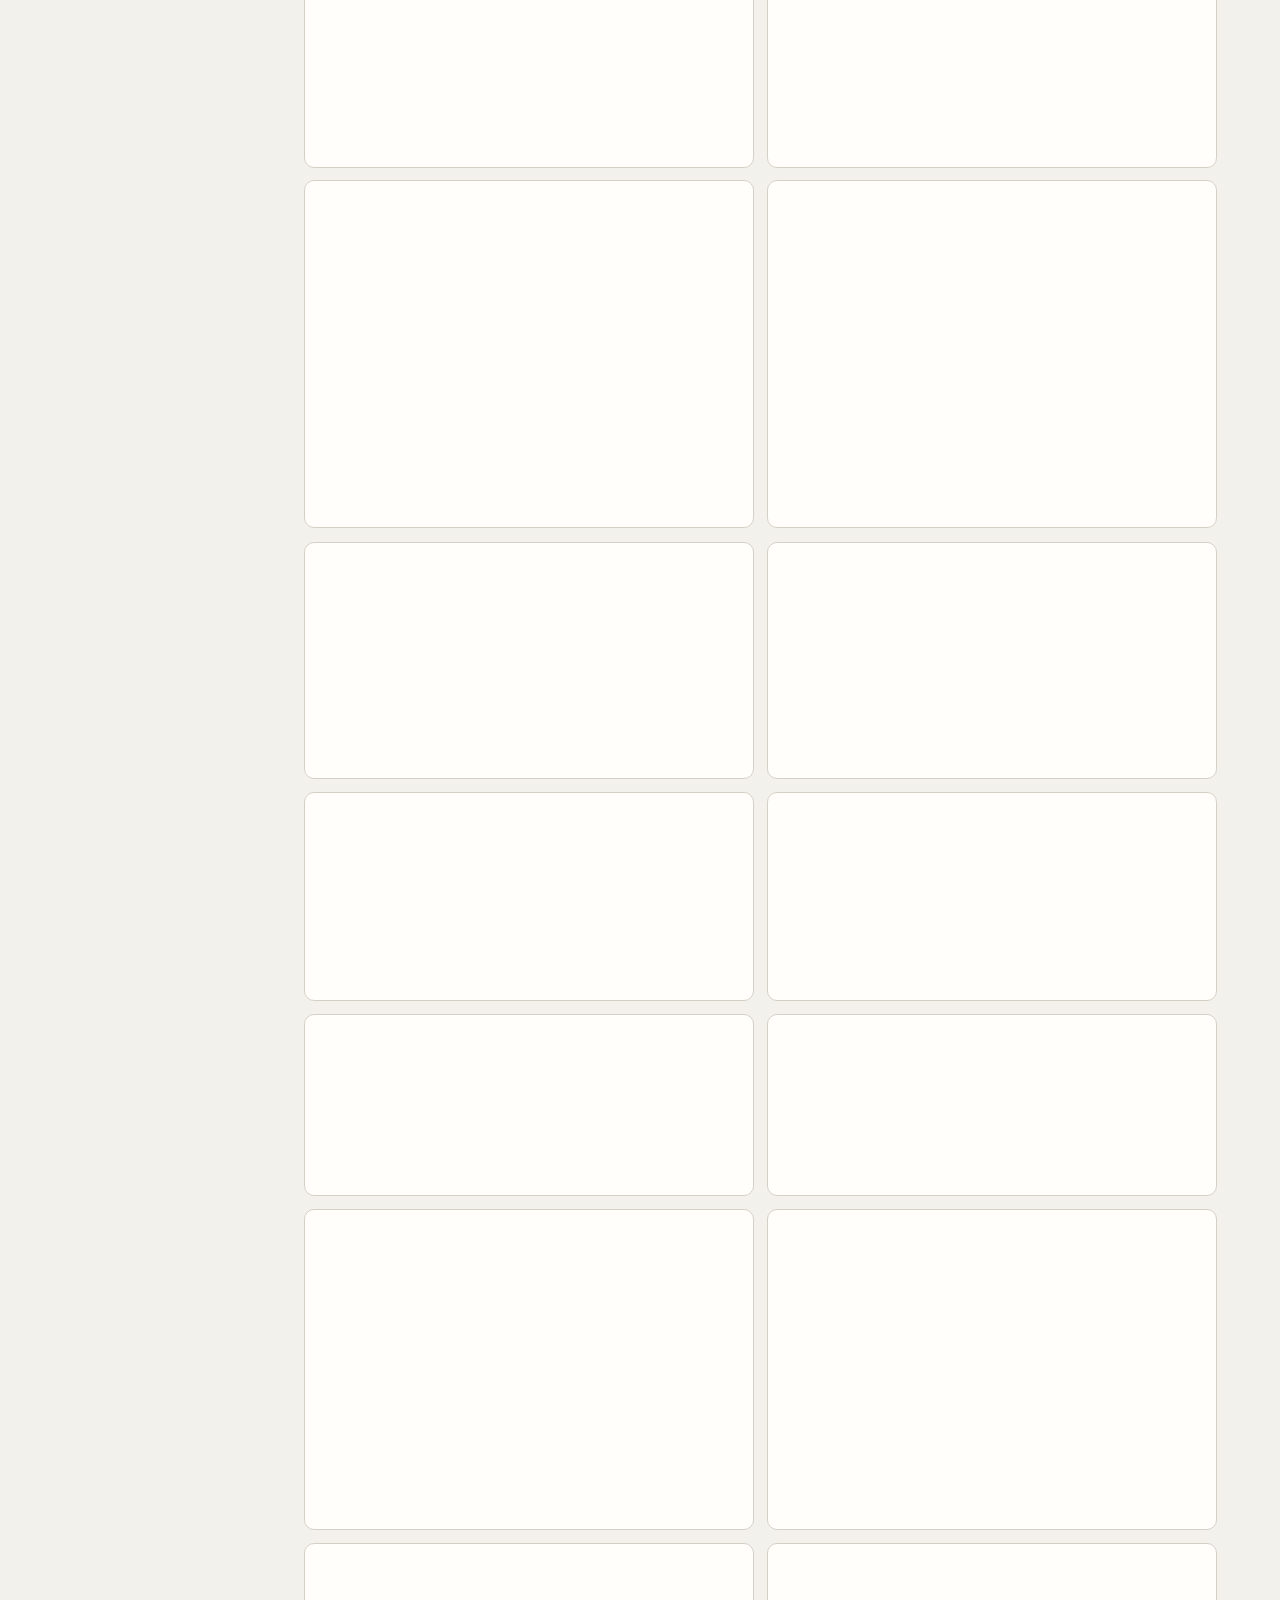
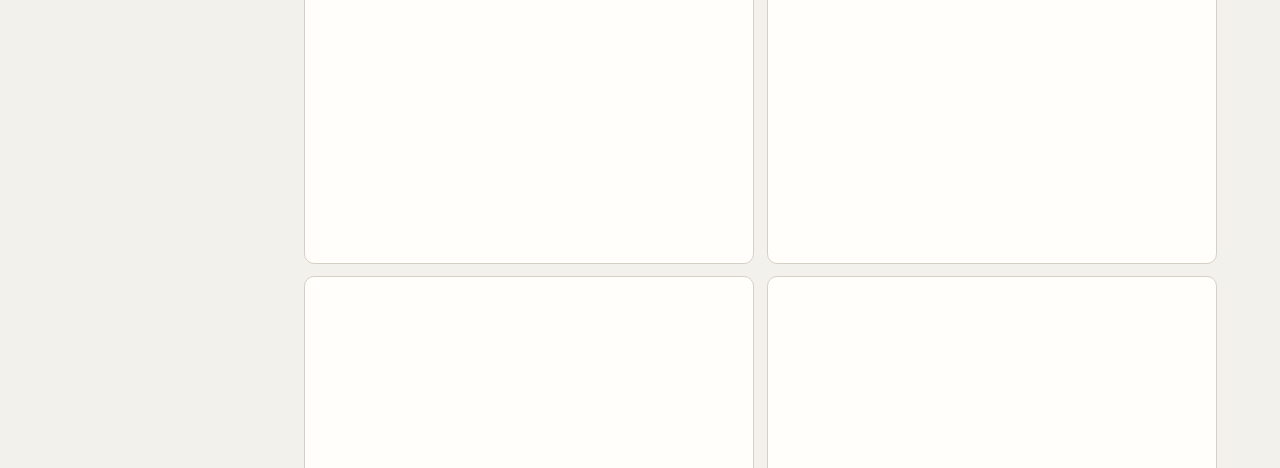
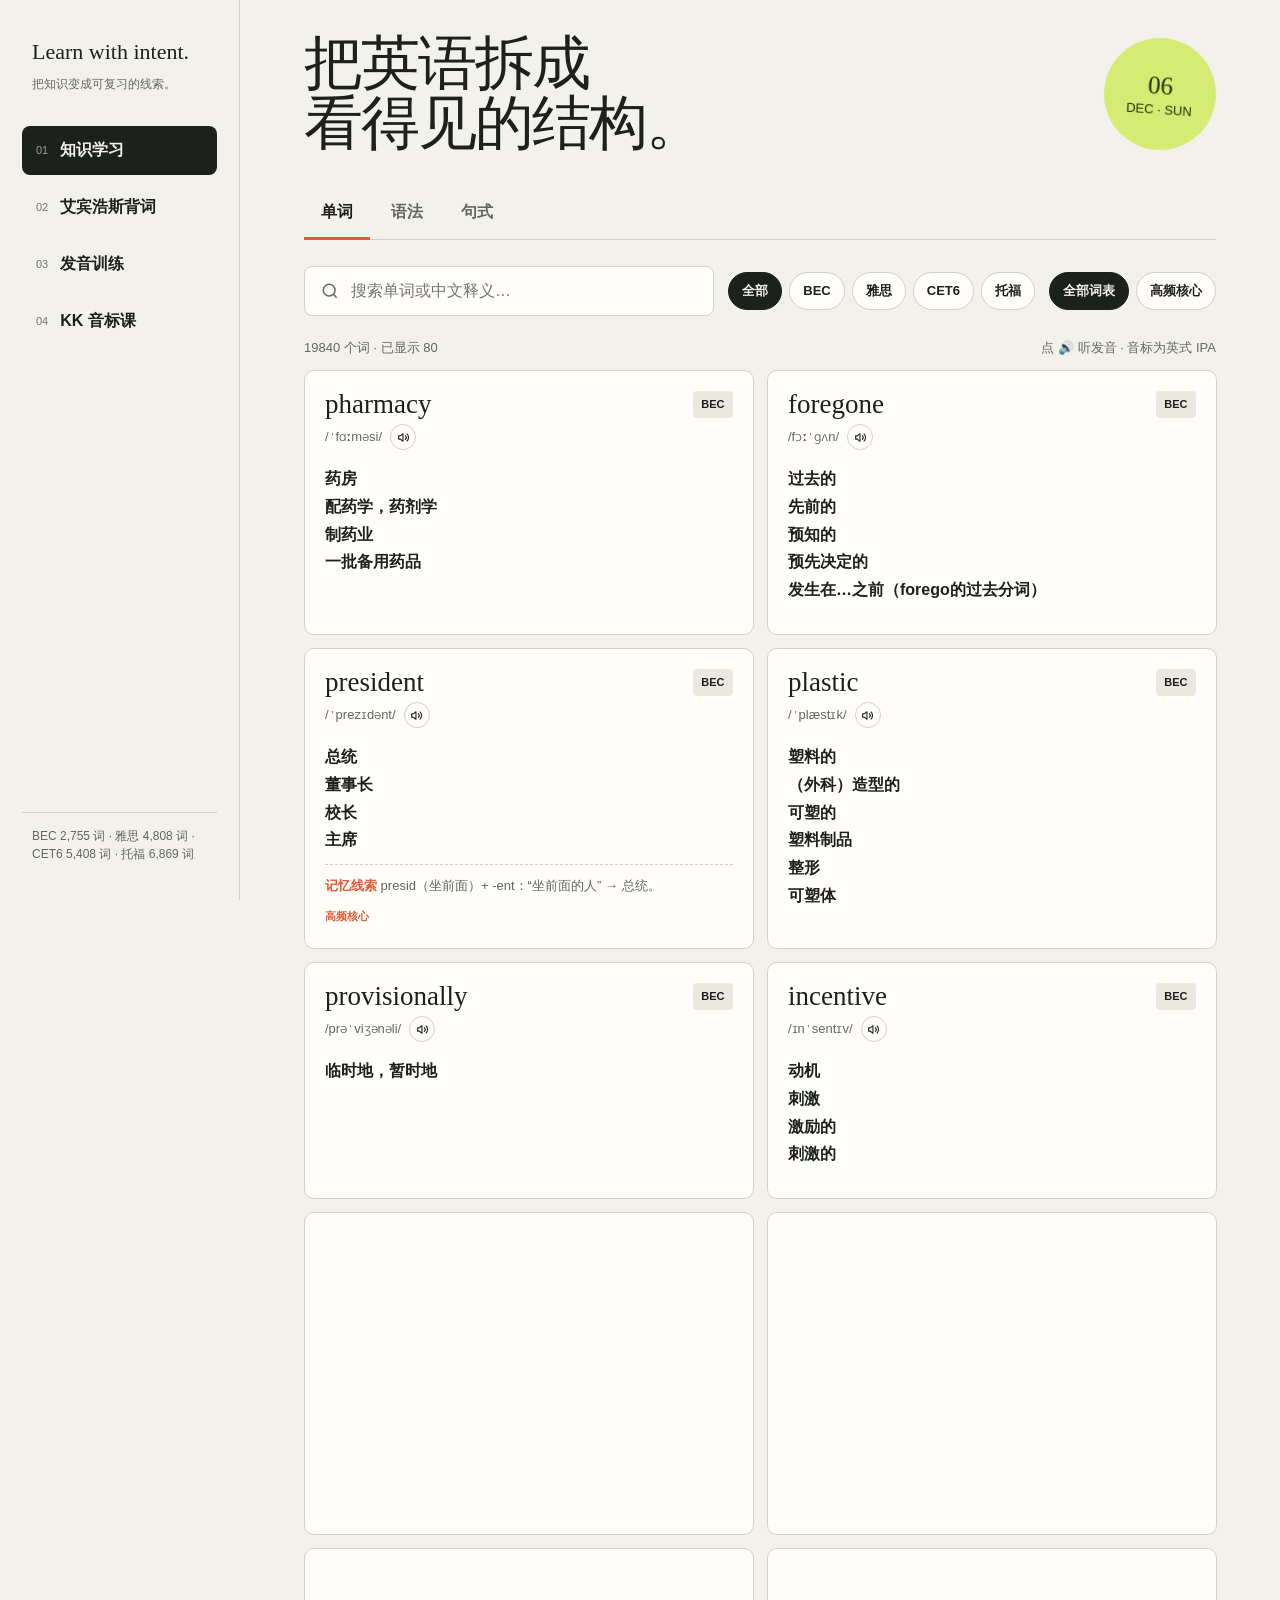
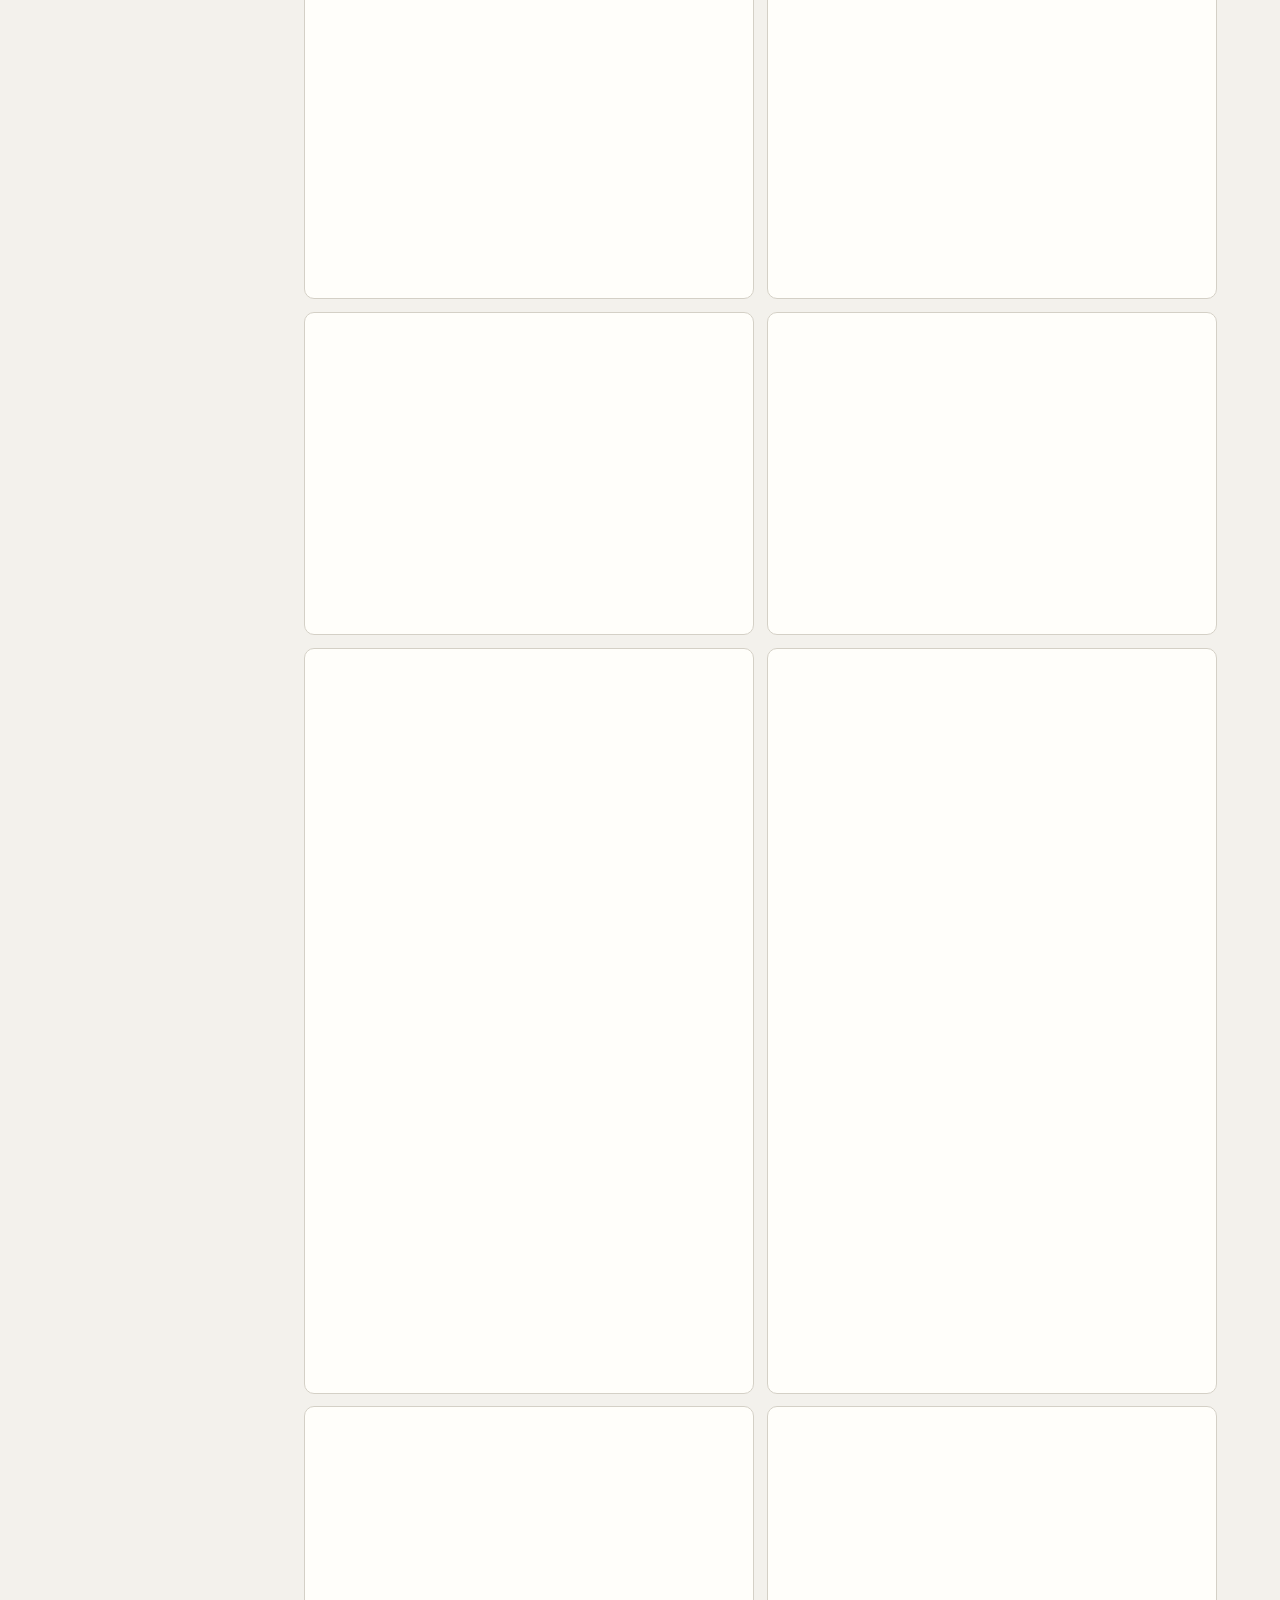
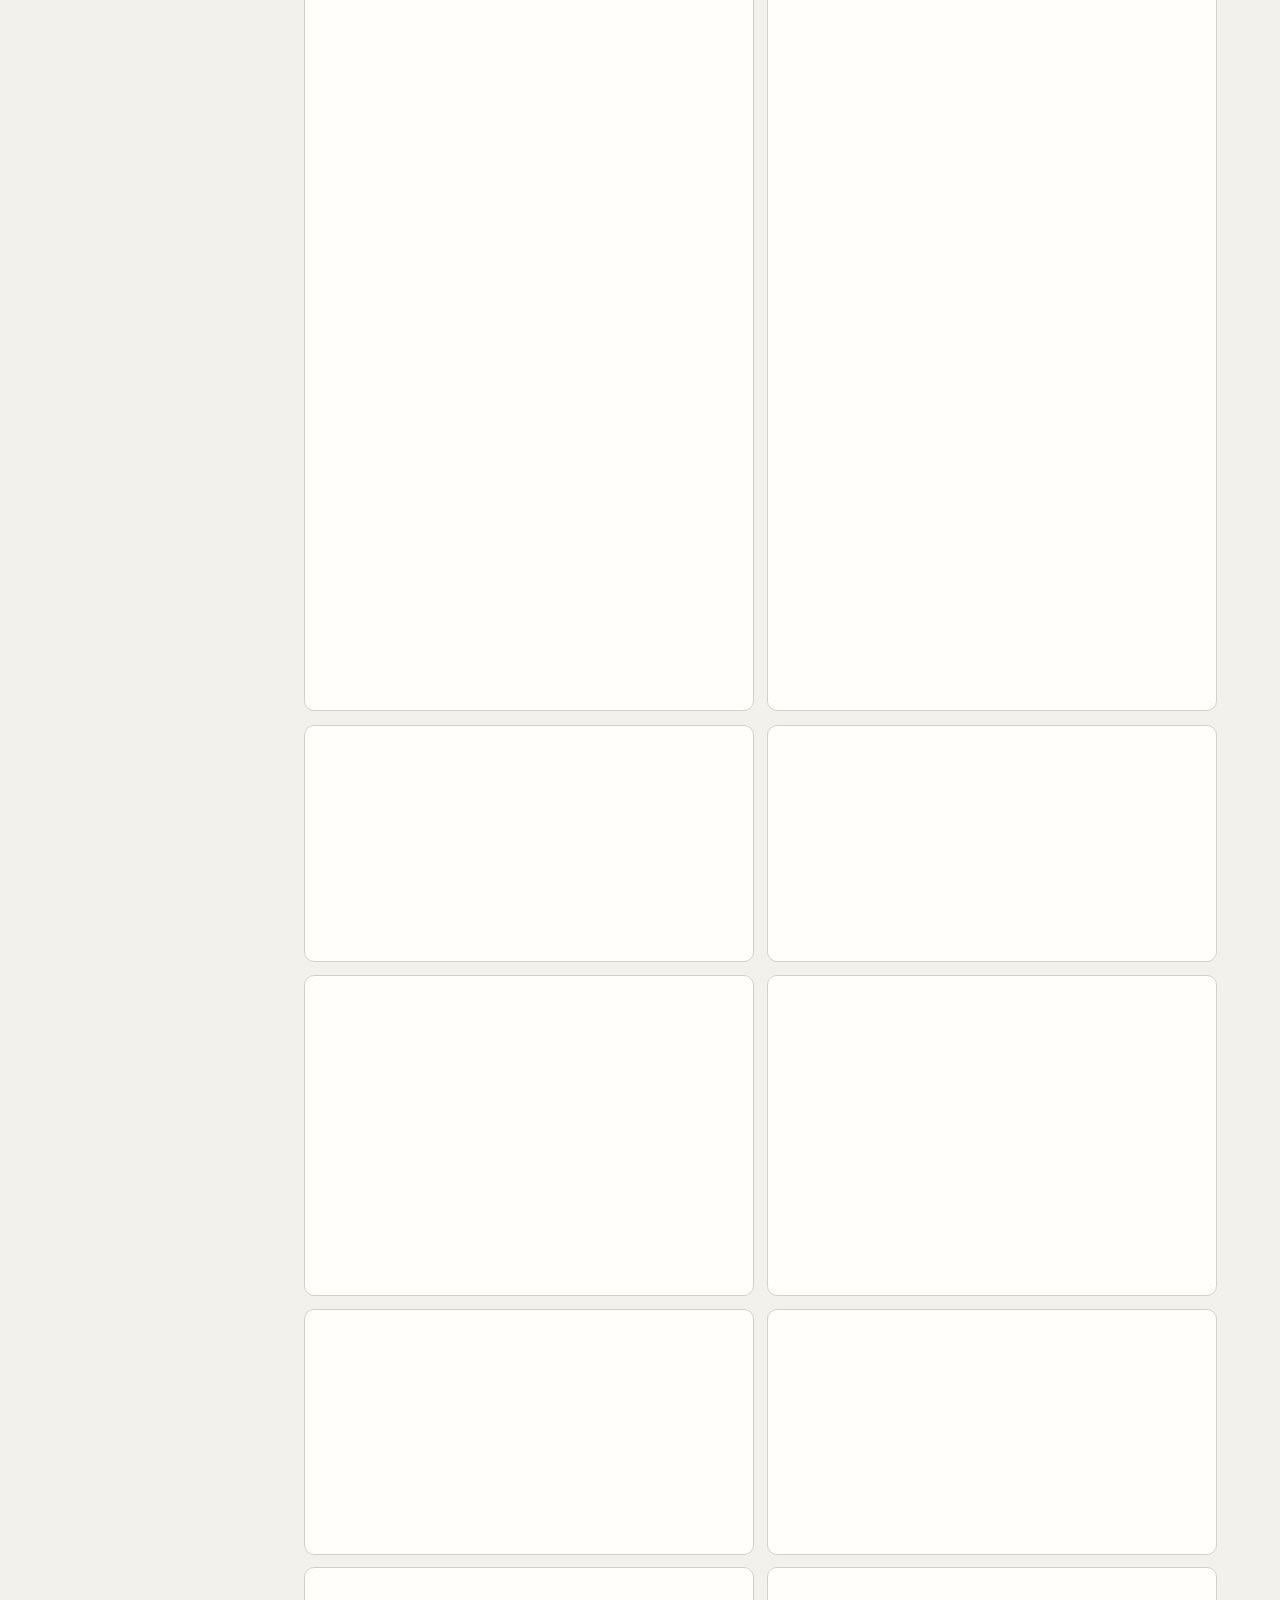
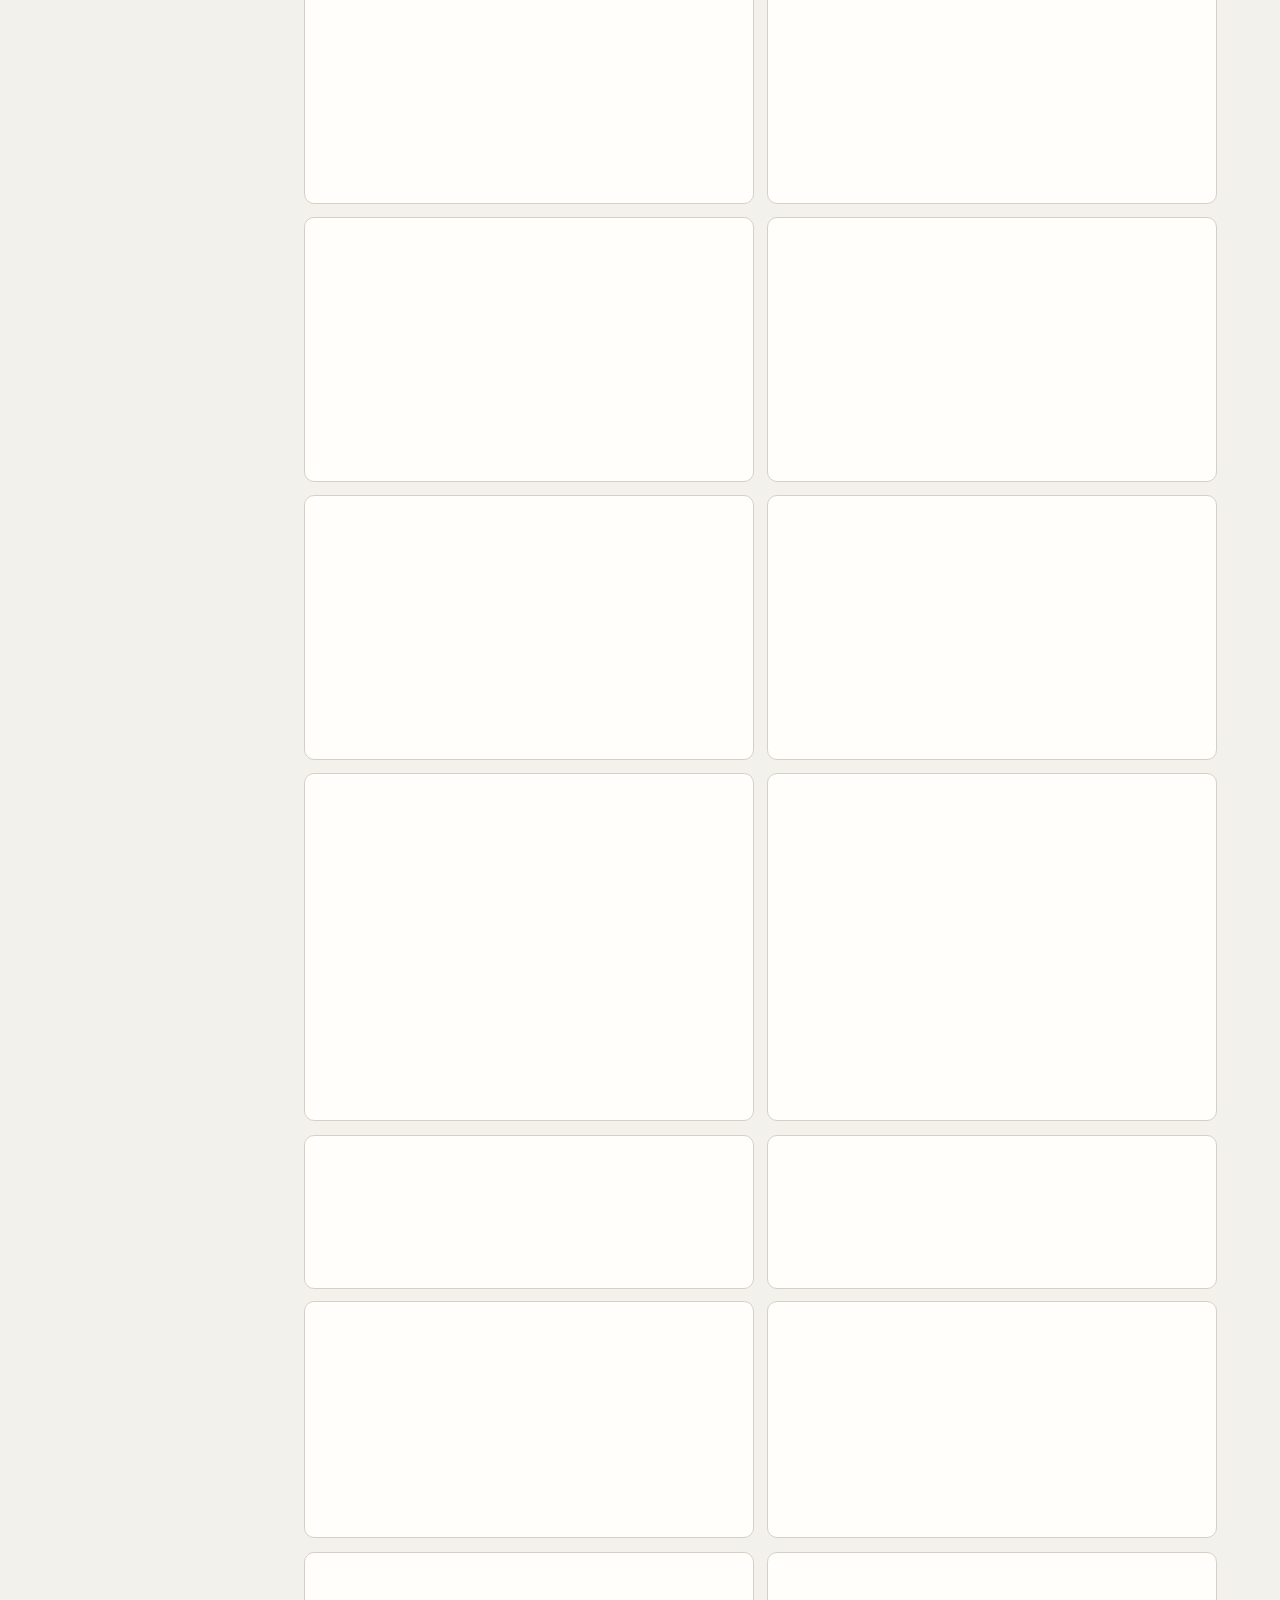
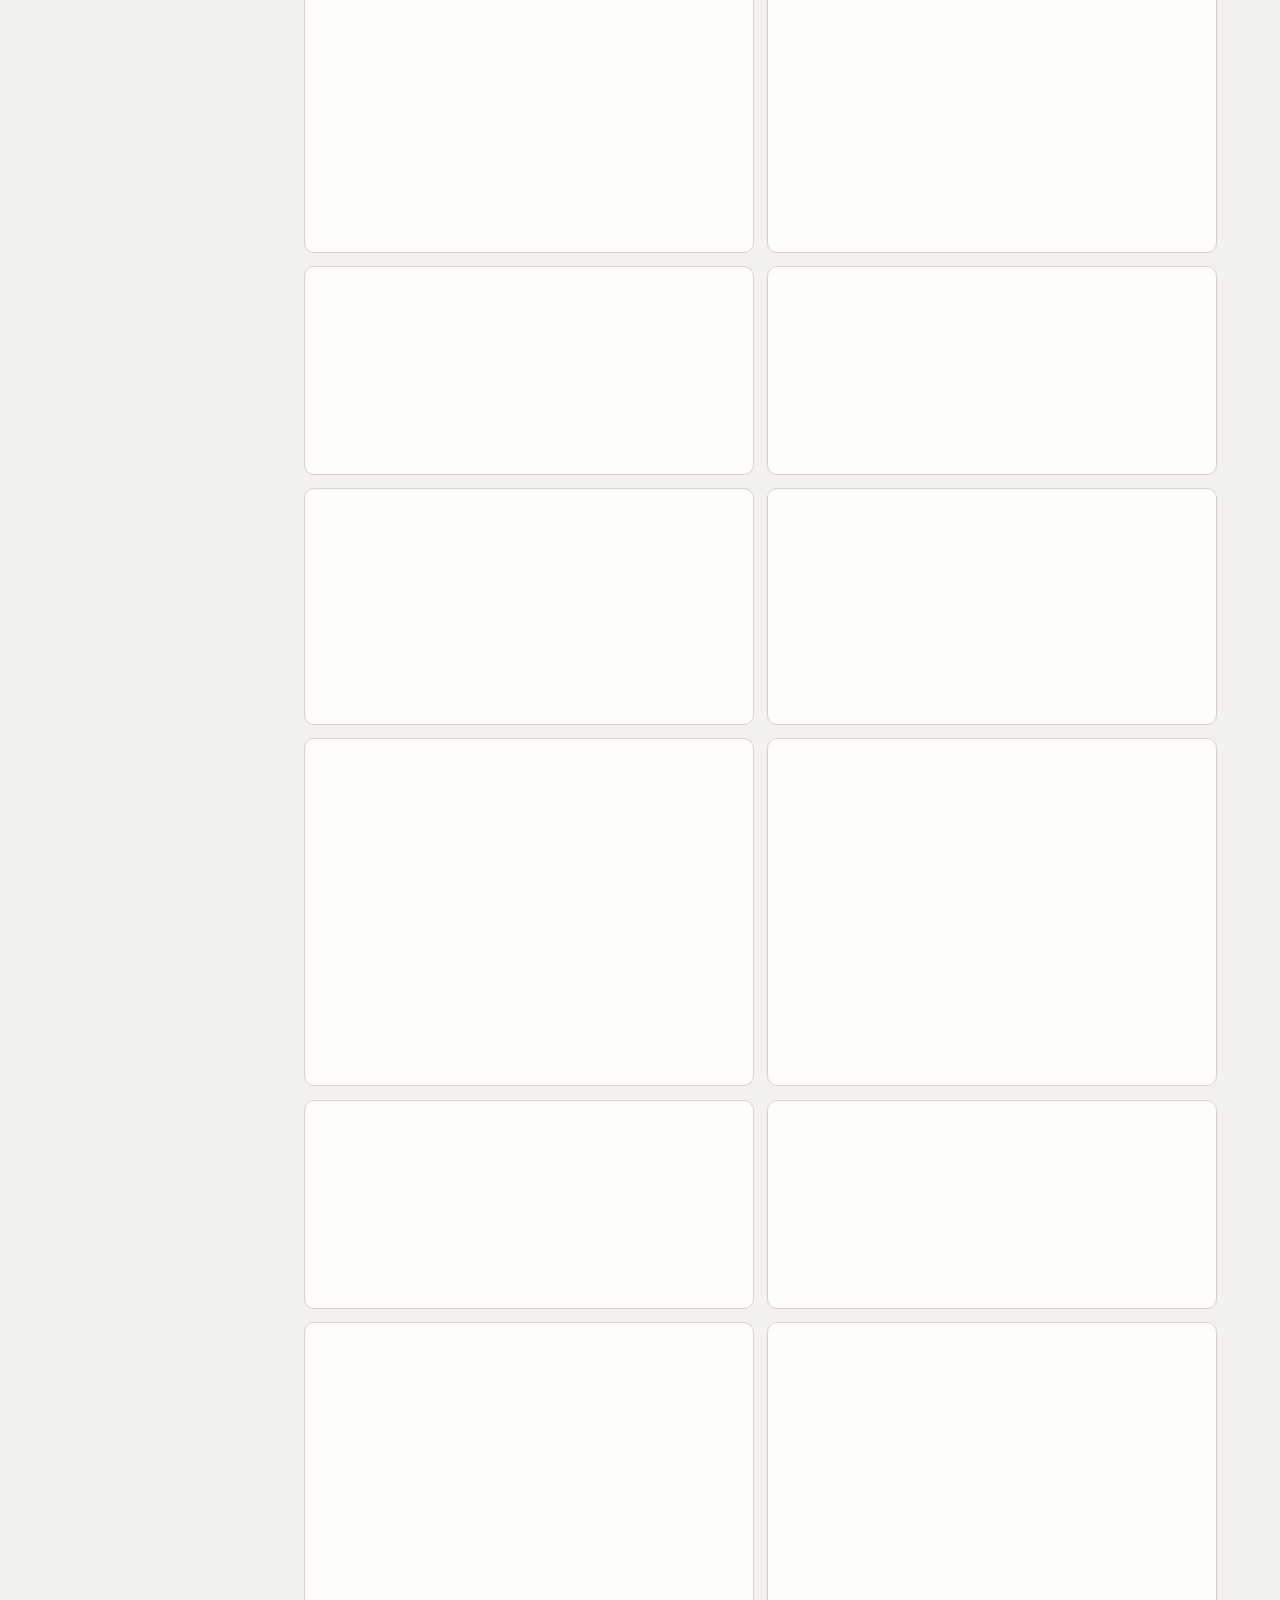
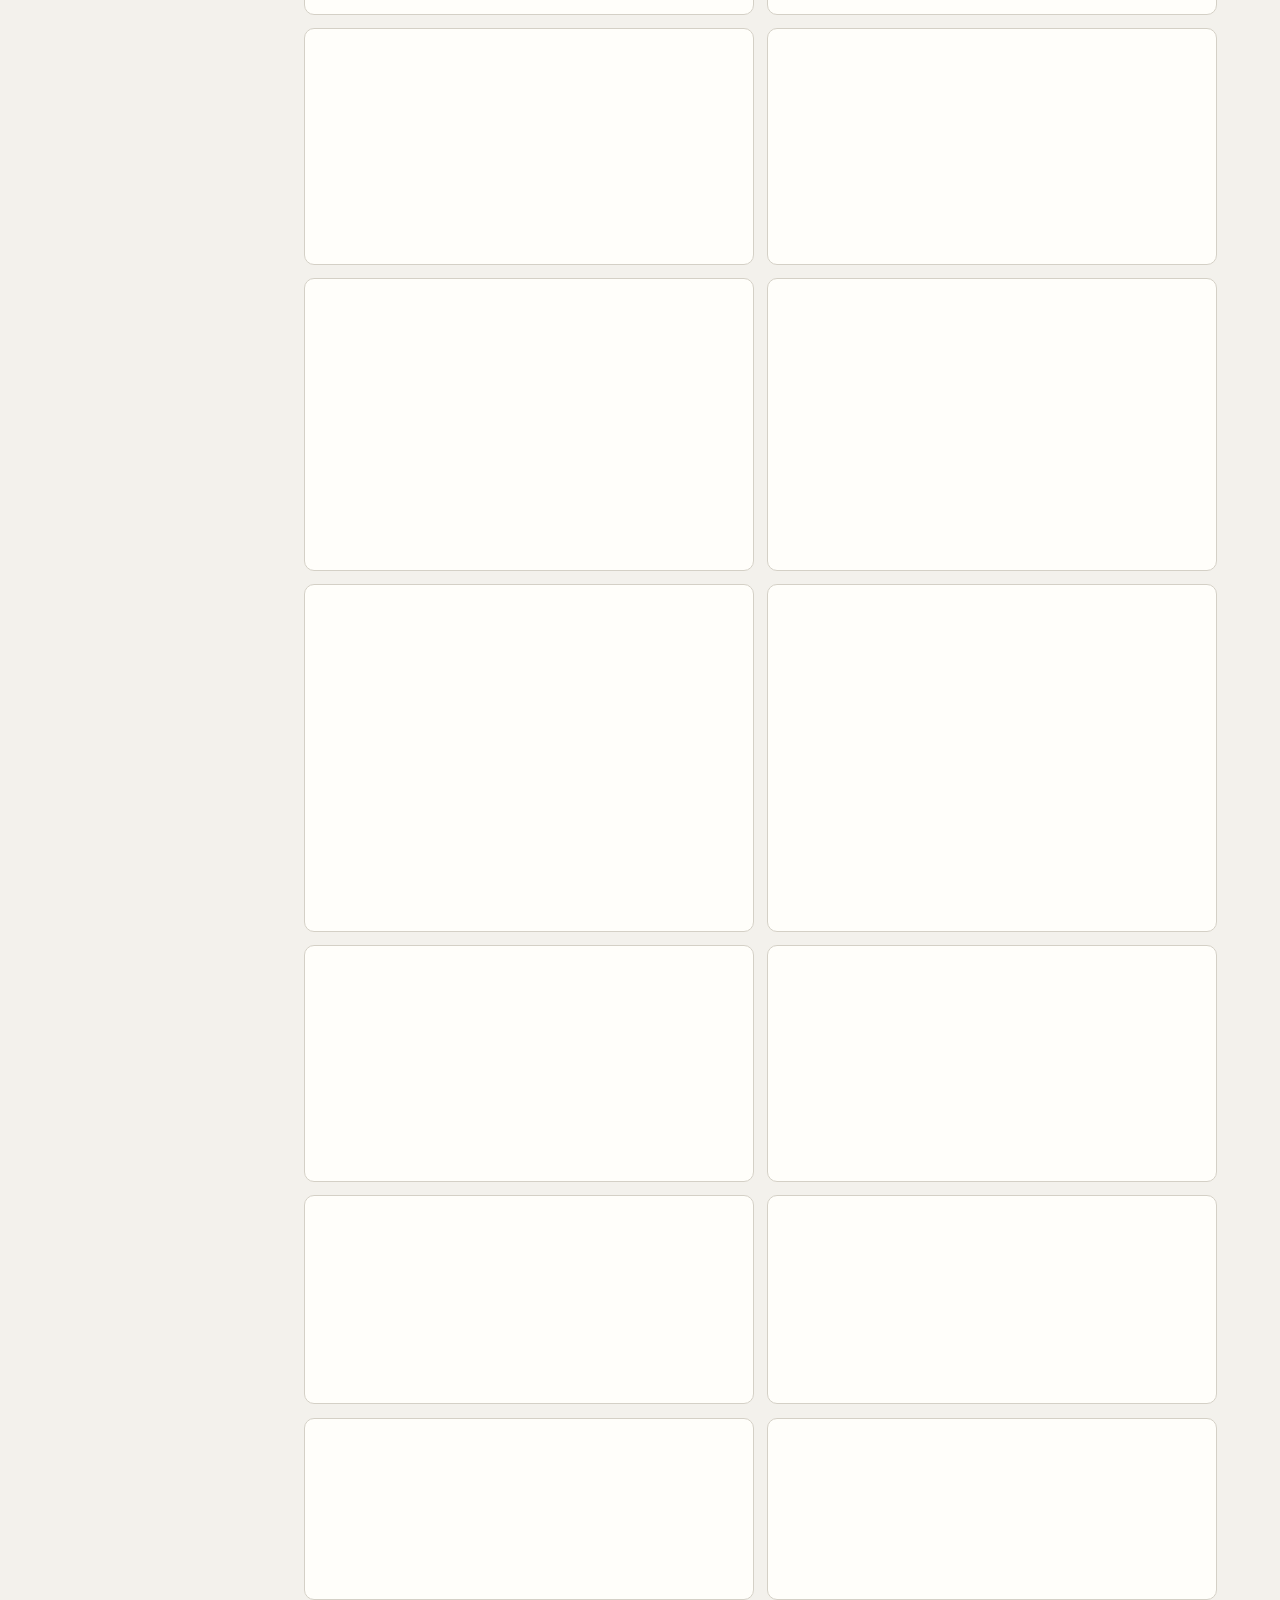
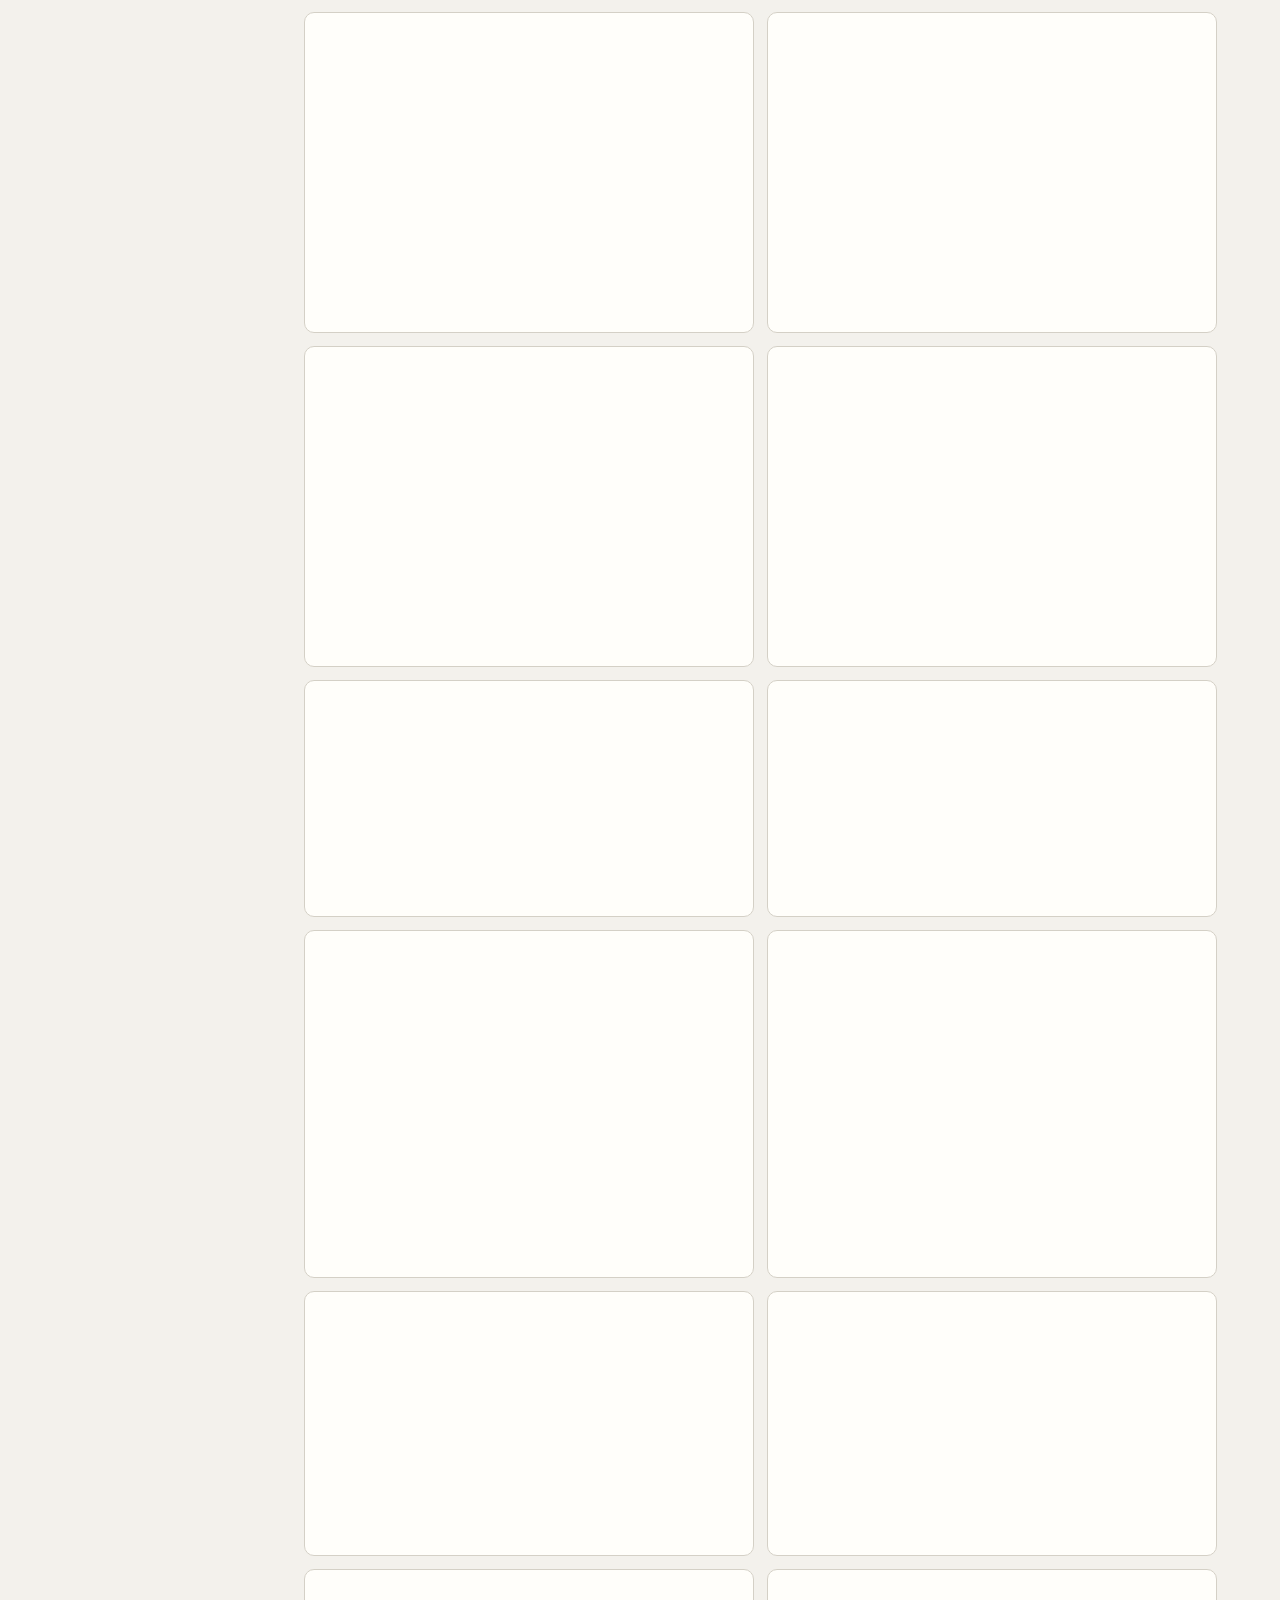
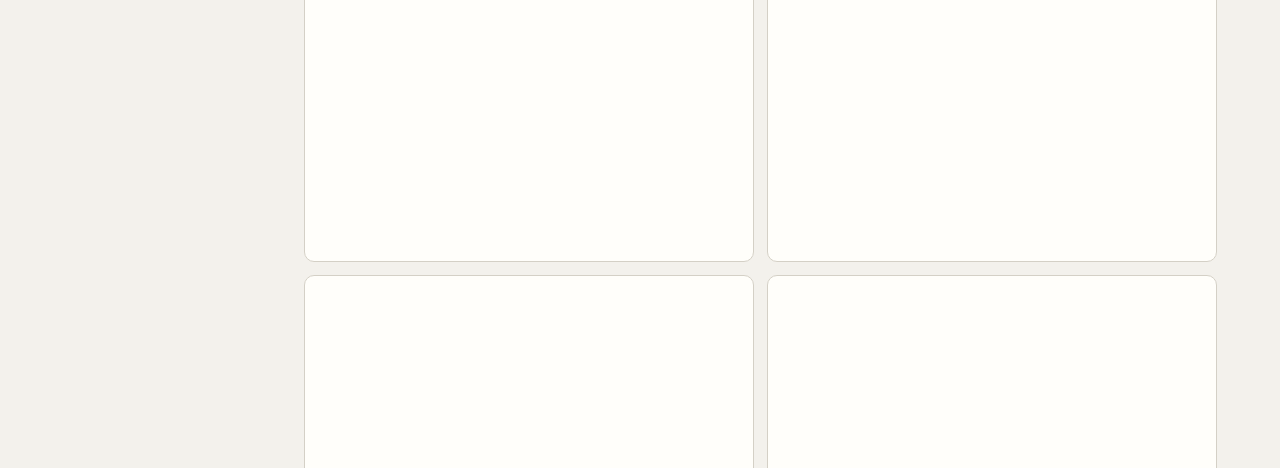
